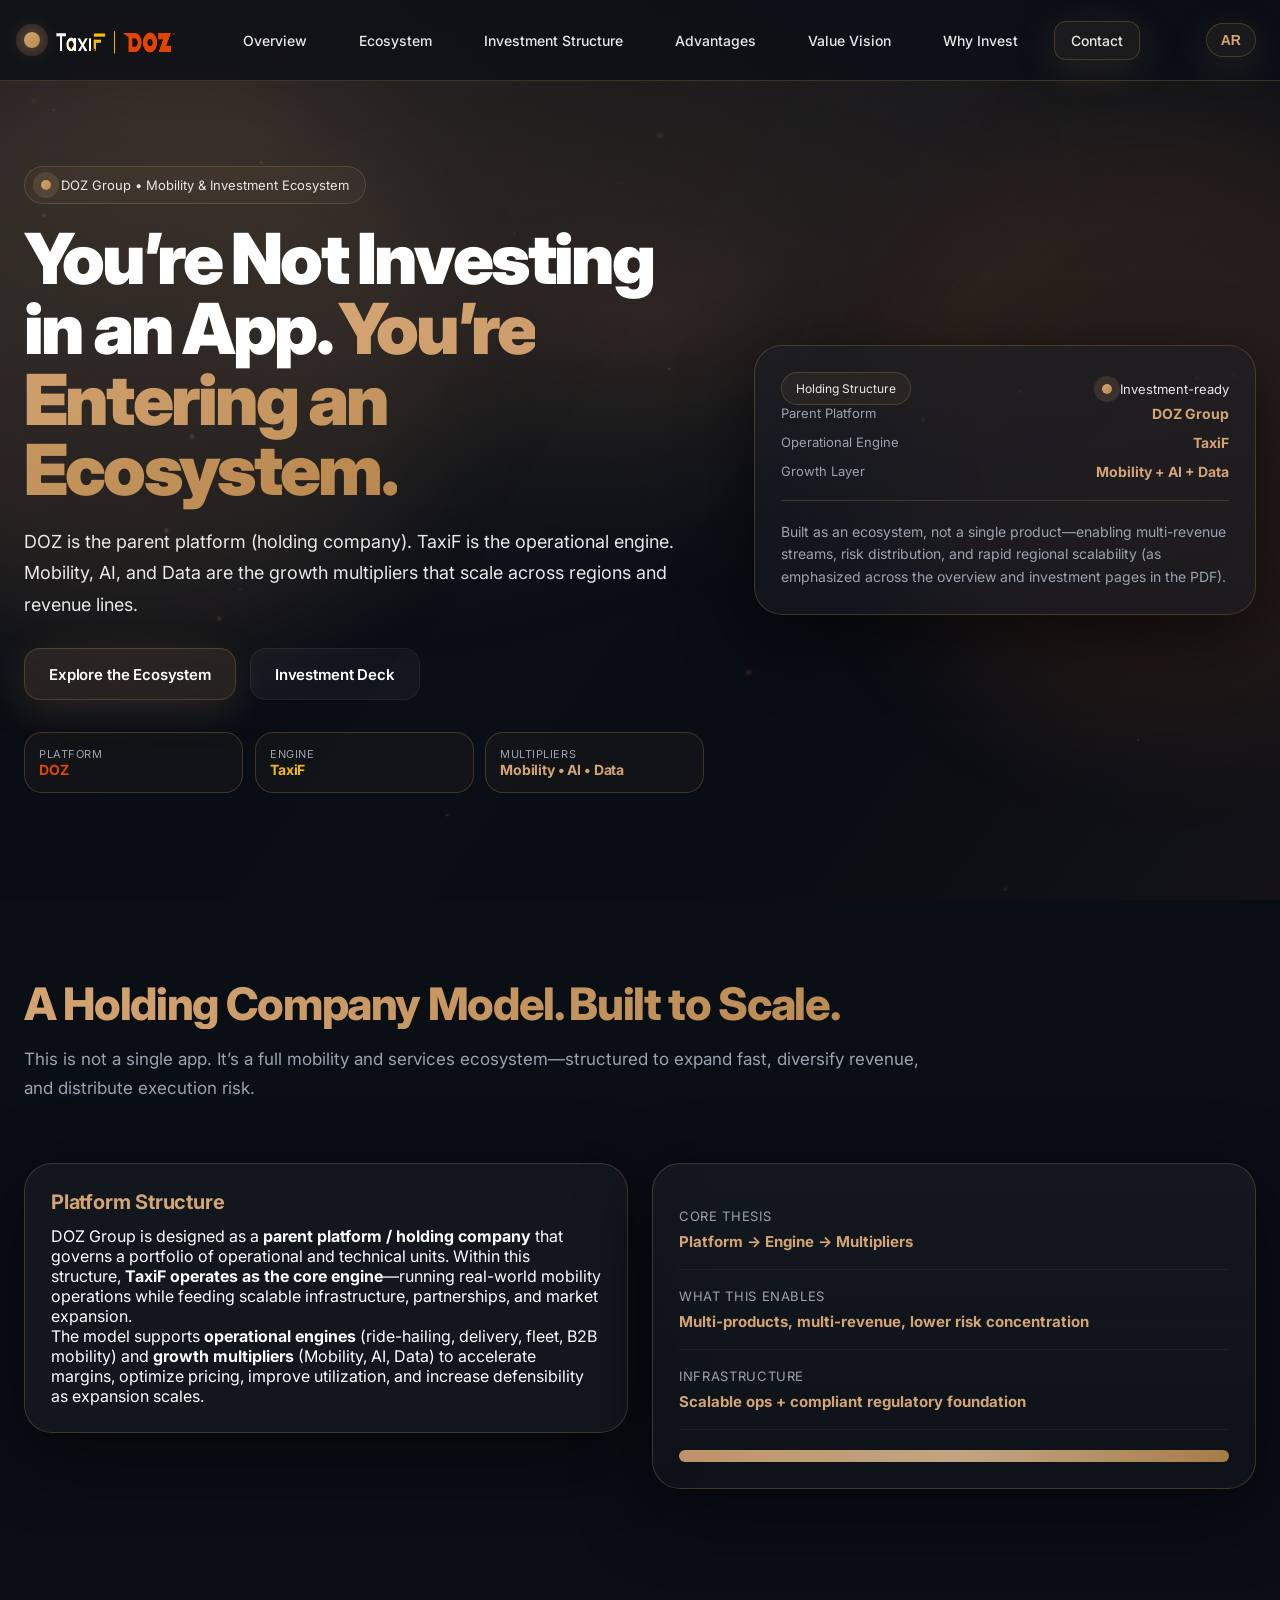
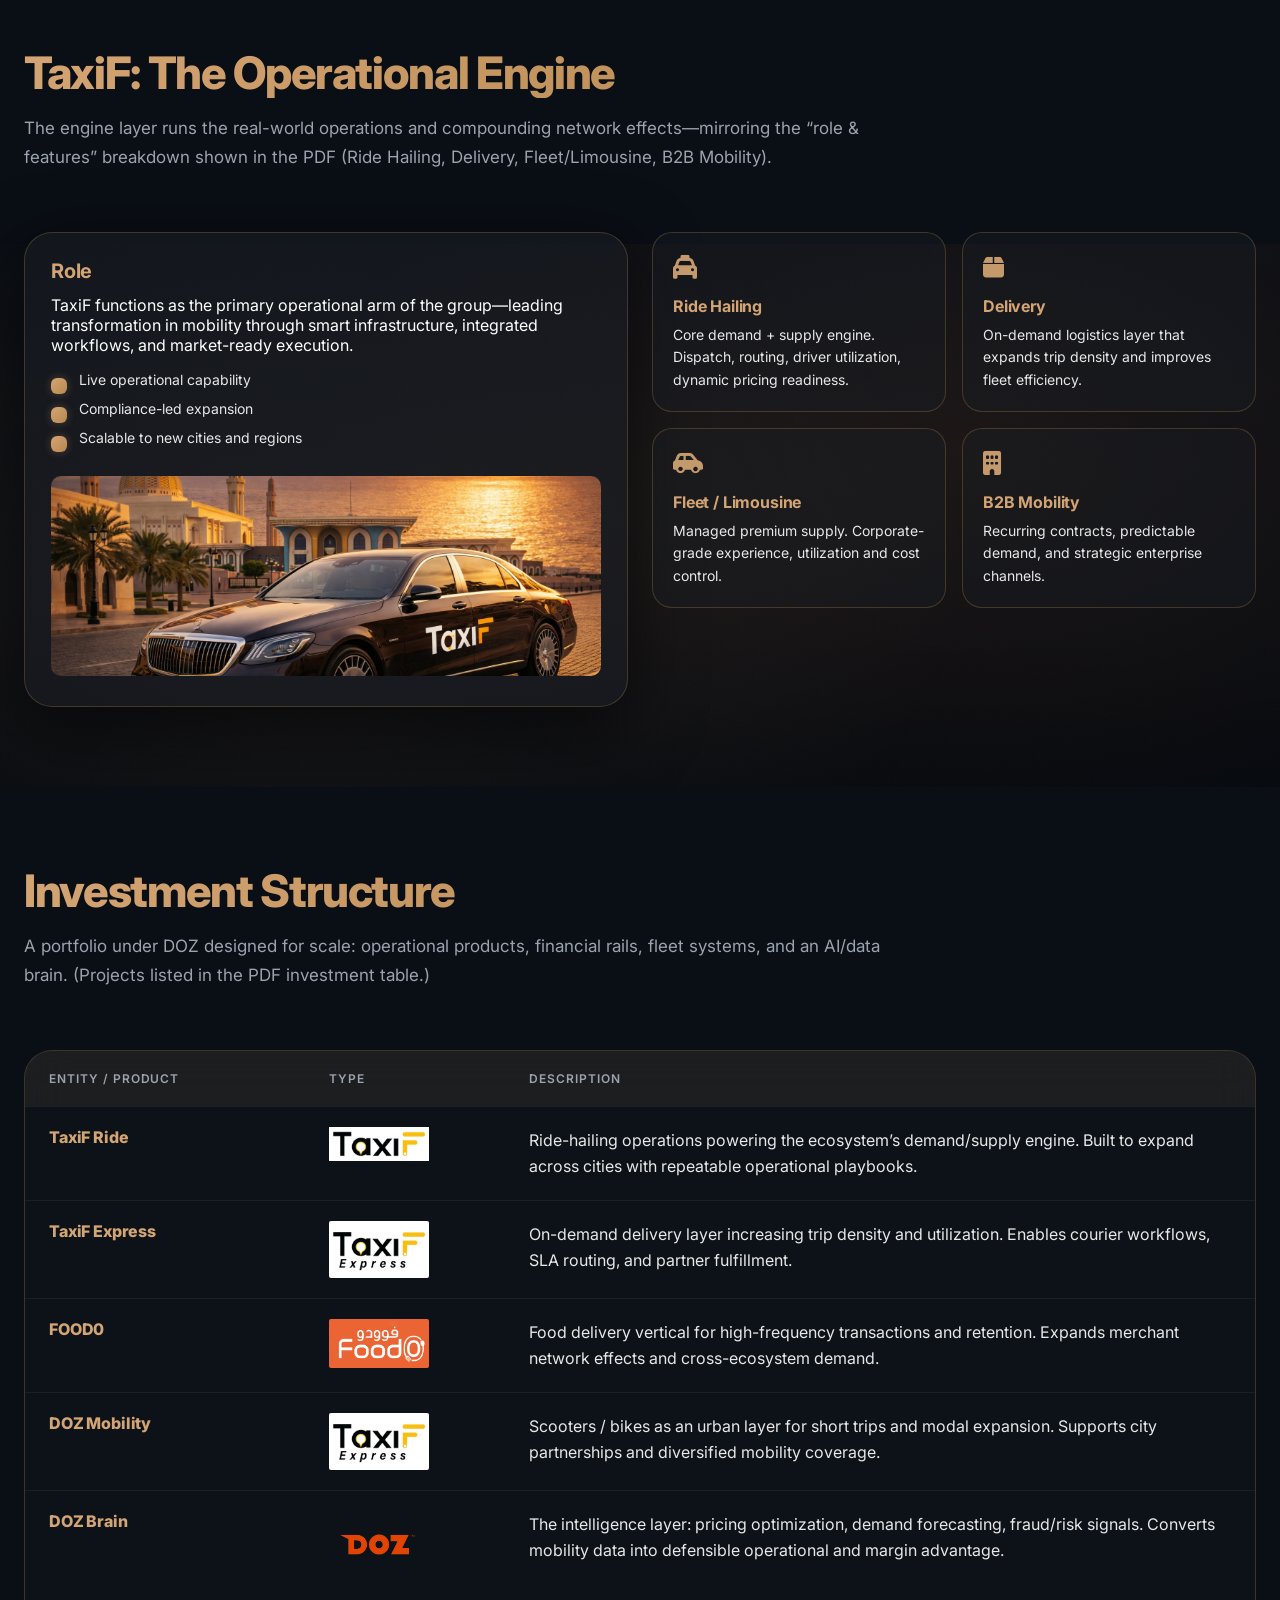
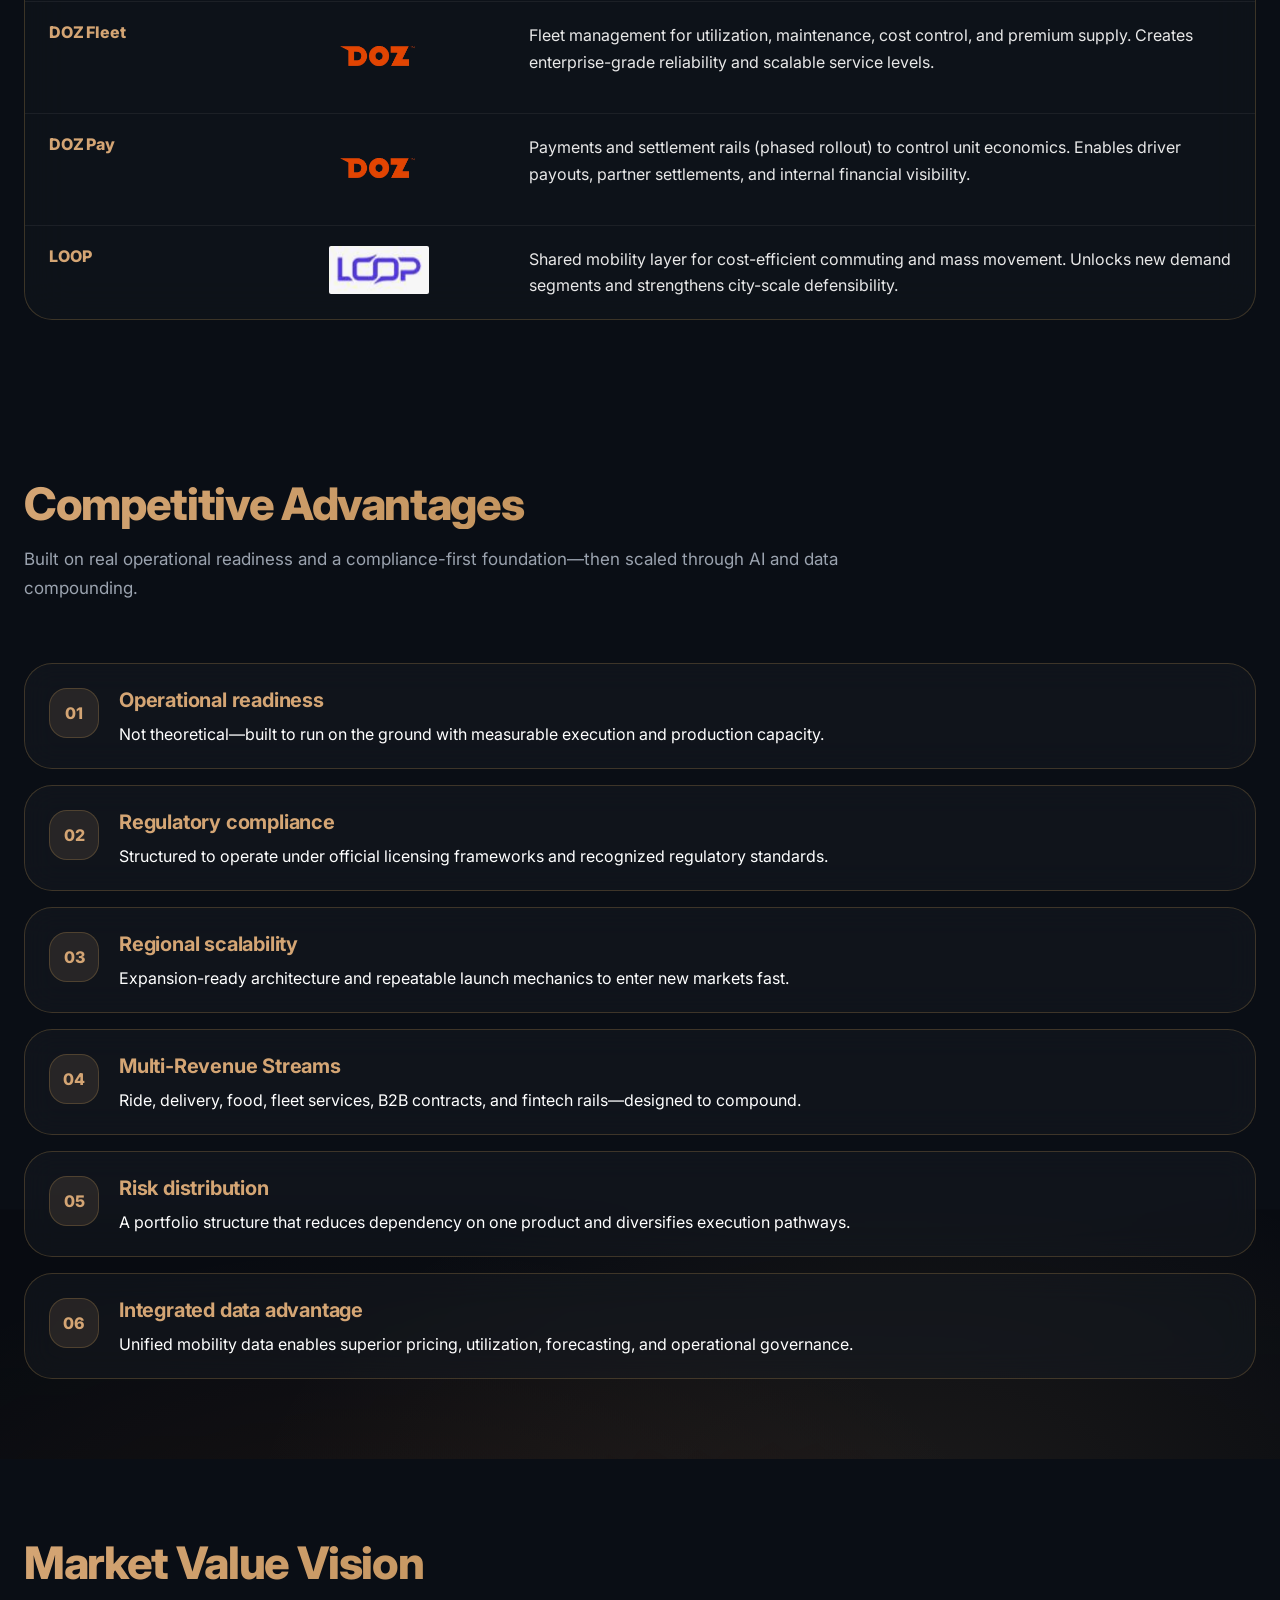
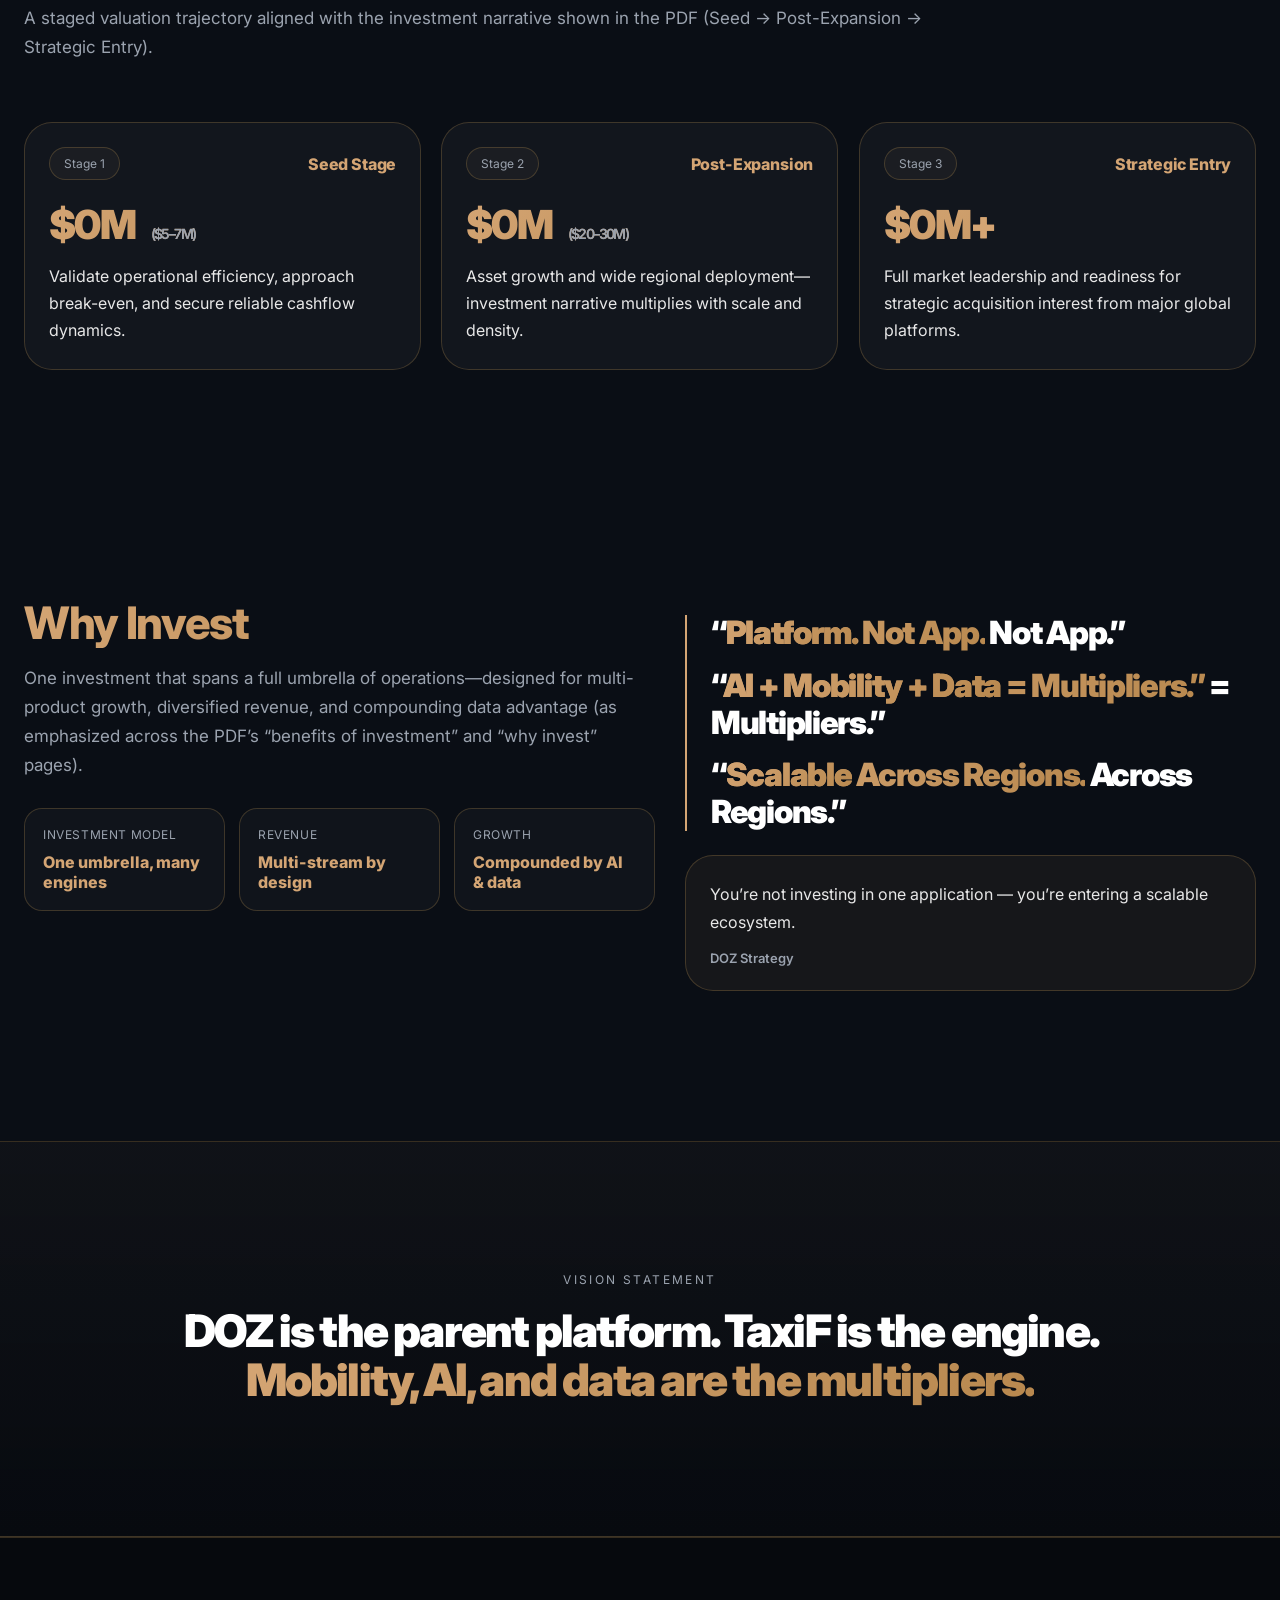
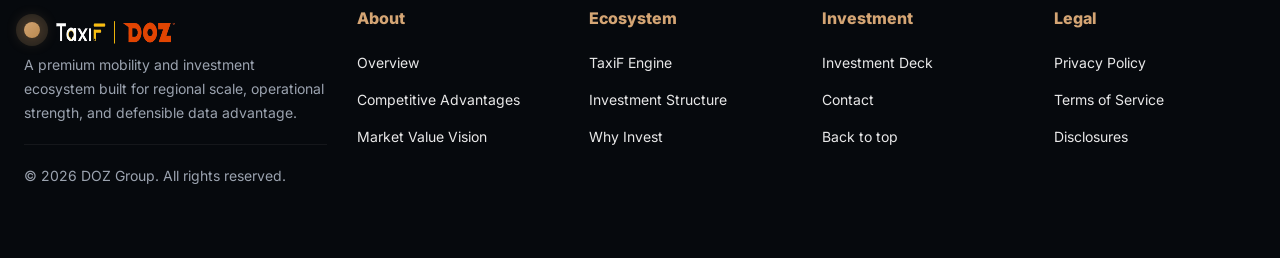
==== index.html @ d4e6568f "first commit" ====
<!doctype html>
<html lang="en" dir="ltr">

<head>
  <meta charset="utf-8" />
  <meta name="viewport" content="width=device-width, initial-scale=1" />
  <meta name="theme-color" content="#0B0F14" />
  <title data-en="DOZ Group — Mobility & Investment Ecosystem" data-ar="مجموعة DOZ — نظام بيئي للتنقل والاستثمار">DOZ
    Group — Mobility & Investment Ecosystem</title>
  <meta name="description"
    data-en="DOZ is the parent platform. TaxiF is the engine. Mobility, AI, and data are the multipliers."
    data-ar="DOZ هي المنصة الأم. TaxiF هو المحرك. التنقل، الذكاء الاصطناعي، والبيانات هي المضاعفات." />

  <!-- Premium typography -->
  <link rel="preconnect" href="https://fonts.googleapis.com">
  <link rel="preconnect" href="https://fonts.gstatic.com" crossorigin>
  <link href="https://fonts.googleapis.com/css2?family=Inter:wght@300;400;500;600;700;800;900&display=swap"
    rel="stylesheet">
  <!-- Arabic Font if needed (e.g., Cairo, Noto Sans Arabic) -->
  <link href="https://fonts.googleapis.com/css2?family=Noto+Sans+Arabic:wght@300;400;500;600;700;800;900&display=swap"
    rel="stylesheet">

  <link rel="stylesheet" href="style.css" />

  <!-- Primary Meta Tags -->
  <meta name="title" data-en="DOZ Group | Mobility & Investment Ecosystem Holding Platform"
    data-ar="مجموعة DOZ | منصة قابضة للنظام البيئي للتنقل والاستثمار">
  <meta name="description"
    data-en="DOZ Group is a premium mobility and investment ecosystem built for regional scale. TaxiF operates as the core engine, powered by AI, data, and scalable infrastructure. Multi-revenue streams across ride-hailing, delivery, fleet, B2B mobility, and fintech."
    data-ar="مجموعة DOZ هي نظام بيئي متكامل للتنقل والاستثمار مصمم للتوسع الإقليمي. تعمل TaxiF كمحرك أساسي، مدعومة بالذكاء الاصطناعي والبيانات والبنية التحتية القابلة للتطوير. تدفقات إيرادات متعددة عبر خدمات طلب الركوب، التوصيل، إدارة الأساطيل، التنقل بين الشركات، والتكنولوجيا المالية.">
  <meta name="keywords"
    content="DOZ Group, TaxiF, Mobility Ecosystem, Investment Platform, Holding Company, Ride Hailing, Delivery, Fleet Management, B2B Mobility, AI Mobility, Mobility Investment, Data Driven Platform, Smart Transportation, Scalable Platform, مجموعة DOZ, تكسي إف, نظام بيئي للتنقل, منصة استثمار, شركة قابضة, طلب الركوب, توصيل, إدارة أسطول, تنقل B2B, ذكاء اصطناعي للتنقل, استثمار في التنقل, منصة تعتمد على البيانات, نقل ذكي, منصة قابلة للتطوير">
  <meta name="author" content="DOZ Group">
  <meta name="robots" content="index, follow">
  <meta name="language" content="English"> <!-- This will be dynamically updated by JS -->
  <meta name="revisit-after" content="7 days">
  <link rel="icon" type="image/x-icon" href="images/favicon.png">

  <!-- Viewport -->
  <meta name="viewport" content="width=device-width, initial-scale=1.0">
  <!-- Font Awesome CDN -->
  <link rel="stylesheet" href="https://cdnjs.cloudflare.com/ajax/libs/font-awesome/6.5.1/css/all.min.css">

  <!-- Open Graph / Facebook -->
  <meta property="og:type" content="website">
  <meta property="og:url" content="https://yourdomain.com/">
  <meta property="og:title" data-en="DOZ Group • Platform. Not App." data-ar="مجموعة DOZ • منصة. ليس مجرد تطبيق.">
  <meta property="og:description"
    data-en="A holding platform powering TaxiF and a full mobility ecosystem. AI + Mobility + Data = Scalable regional growth and multi-revenue investment model."
    data-ar="منصة قابضة تشغل TaxiF ونظام بيئي كامل للتنقل. الذكاء الاصطناعي + التنقل + البيانات = نمو إقليمي قابل للتطوير ونموذج استثماري متعدد الإيرادات.">
  <meta property="og:image" content="https://yourdomain.com/assets/images/og-cover.jpg">

  <!-- Twitter -->
  <meta property="twitter:card" content="summary_large_image">
  <meta property="twitter:url" content="https://yourdomain.com/">
  <meta property="twitter:title" data-en="DOZ Group | Mobility & Investment Ecosystem"
    data-ar="مجموعة DOZ | نظام بيئي للتنقل والاستثمار">
  <meta property="twitter:description"
    data-en="Invest in a scalable ecosystem. DOZ is the parent platform. TaxiF is the engine. Mobility, AI, and data are the multipliers."
    data-ar="استثمر في نظام بيئي قابل للتطوير. DOZ هي المنصة الأم. TaxiF هو المحرك. التنقل، الذكاء الاصطناعي، والبيانات هي المضاعفات.">
  <meta property="twitter:image" content="https://yourdomain.com/assets/images/og-cover.jpg">

  <!-- Theme Color -->
  <meta name="theme-color" content="#0F172A">

  <!-- Canonical -->
  <link rel="canonical" href="https://yourdomain.com/">
</head>

<body>
  <!-- Ambient gradient / particles canvas -->
  <canvas id="bg" aria-hidden="true"></canvas>

  <header class="topbar">
    <div class="container topbar__inner">
      <a class="brand" href="index.html" aria-label="DOZ Group Home"
        style="display: flex; justify-content: center; align-items: center;">
        <span class="brand__mark"></span>
        <img src="images/logo.png" alt="" style="width: 130px; height: 45px;">
      </a>

      <nav class="nav" aria-label="Primary">
        <a href="#overview" data-en="Overview" data-ar="نظرة عامة">Overview</a>
        <a href="#role" data-en="Ecosystem" data-ar="النظام البيئي">Ecosystem</a>
        <a href="#structure" data-en="Investment Structure" data-ar="هيكل الاستثمار">Investment Structure</a>
        <a href="#advantages" data-en="Advantages" data-ar="المزايا">Advantages</a>
        <a href="#vision" data-en="Value Vision" data-ar="رؤية القيمة">Value Vision</a>
        <a href="#invest" data-en="Why Invest" data-ar="لماذا تستثمر">Why Invest</a>
        <a href="#contact" class="nav__cta" data-en="Contact" data-ar="تواصل معنا">Contact</a>
      </nav>

      <!-- Language Switcher -->
      <div class="lang-switcher">
        <button id="lang-toggle" class="lang-toggle-btn" aria-label="Toggle language">
          <span class="lang-text" data-en="AR" data-ar="EN">AR</span>
        </button>
      </div>

      <button class="nav__toggle" aria-label="Open menu" aria-expanded="false">
        <span></span><span></span><span></span>
      </button>
    </div>
  </header>

  <main id="top">
    <!-- 1) HERO -->
    <section class="hero section section--full">
      <div class="hero__parallax" data-parallax data-speed="0.25" aria-hidden="true">
        <div class="hero__grid"></div>
        <div class="hero__glow hero__glow--a"></div>
        <div class="hero__glow hero__glow--b"></div>
      </div>

      <div class="container hero__inner">
        <div class="hero__copy reveal">
          <div class="pill">
            <span class="dot"></span>
            <span data-en="DOZ Group • Mobility & Investment Ecosystem"
              data-ar="مجموعة DOZ • نظام بيئي للتنقل والاستثمار">DOZ Group • Mobility & Investment Ecosystem</span>
          </div>

          <h1 class="h1">
            <span data-en="You’re Not Investing in an App." data-ar="أنت لا تستثمر في تطبيق.">You’re Not Investing in an
              App.</span>
            <span class="accent" data-en="You’re Entering an Ecosystem." data-ar="أنت تدخل نظامًا بيئيًا.">You’re
              Entering an Ecosystem.</span>
          </h1>

          <p class="lead"
            data-en='DOZ is the parent platform (holding company). TaxiF is the operational engine. Mobility, AI, and Data are the growth multipliers that scale across regions and revenue lines.'
            data-ar='DOZ هي المنصة الأم (الشركة القابضة). TaxiF هو المحرك التشغيلي. التنقل، الذكاء الاصطناعي، والبيانات هي مضاعفات النمو التي تتوسع عبر المناطق وخطوط الإيرادات.'>

          </p>

          <div class="hero__actions">
            <a class="btn btn--primary" href="#overview">
              <span data-en="Explore the Ecosystem" data-ar="استكشف النظام البيئي">Explore the Ecosystem</span>
              <span class="btn__shine" aria-hidden="true"></span>
            </a>
            <a class="btn btn--ghost" href="images/deck.pdf" target="_blank" rel="noopener">
              <span data-en="Investment Deck" data-ar="ملف الاستثمار">Investment Deck</span>
            </a>
          </div>

          <div class="hero__signals">
            <div class="signal">
              <div class="signal__k" data-en="Platform" data-ar="المنصة">Platform</div>
              <div class="signal__v" style="color: #E34603;" data-en="DOZ" data-ar="دوز">DOZ</div>
            </div>
            <div class="signal">
              <div class="signal__k" data-en="Engine" data-ar="المحرك">Engine</div>
              <div class="signal__v" style="color: #F0BA1C;" data-en="TaxiF" data-ar="تاكسي إف">TaxiF</div>
            </div>
            <div class="signal">
              <div class="signal__k" data-en="Multipliers" data-ar="المضاعفات">Multipliers</div>
              <div class="signal__v" data-en="Mobility • AI • Data" data-ar="التنقل • الذكاء الاصطناعي • البيانات">
                Mobility • AI • Data</div>
            </div>
          </div>
        </div>

        <div class="hero__panel reveal" data-delay="120">
          <div class="glass card card--hero">
            <div class="card__top">
              <div class="chip" data-en="Holding Structure" data-ar="هيكل الشركة القابضة">Holding Structure</div>
              <div class="status">
                <span class="status__dot"></span>
                <span data-en="Investment-ready" data-ar="جاهزة للاستثمار">Investment-ready</span>
              </div>
            </div>

            <div class="stack">
              <div class="stack__row">
                <div class="stack__label" data-en="Parent Platform" data-ar="المنصة الأم">Parent Platform</div>
                <div class="stack__value" data-en="DOZ Group" data-ar="مجموعة DOZ">DOZ Group</div>
              </div>
              <div class="stack__row">
                <div class="stack__label" data-en="Operational Engine" data-ar="المحرك التشغيلي">Operational Engine
                </div>
                <div class="stack__value" data-en="TaxiF" data-ar="تاكسي إف">TaxiF</div>
              </div>
              <div class="stack__row">
                <div class="stack__label" data-en="Growth Layer" data-ar="طبقة النمو">Growth Layer</div>
                <div class="stack__value" data-en="Mobility + AI + Data" data-ar="التنقل + الذكاء الاصطناعي + البيانات">
                  Mobility + AI + Data</div>
              </div>
            </div>

            <div class="divider"></div>

            <p class="small muted"
              data-en="Built as an ecosystem, not a single product—enabling multi-revenue streams, risk distribution, and rapid regional scalability (as emphasized across the overview and investment pages in the PDF)."
              data-ar="مبنية كنظام بيئي، وليس منتجًا واحدًا، مما يتيح تدفقات إيرادات متعددة، وتوزيع المخاطر، وقابلية التوسع الإقليمي السريع (كما هو مؤكد في صفحات النظرة العامة والاستثمار في ملف الـ PDF).">
              Built as an ecosystem, not a single product—enabling multi-revenue streams, risk distribution, and rapid
              regional scalability
              (as emphasized across the overview and investment pages in the PDF).
            </p>
          </div>
        </div>
      </div>

    </section>

    <!-- 2) OVERVIEW -->
    <section id="overview" class="section">
      <div class="container">
        <div class="section__head reveal">
          <h2 class="h2" data-en="A Holding Company Model. Built to Scale." data-ar="نموذج شركة قابضة. مصمم للتوسع.">A
            Holding Company Model. Built to Scale.</h2>
          <p class="subhead"
            data-en="This is not a single app. It’s a full mobility and services ecosystem—structured to expand fast, diversify revenue, and distribute execution risk."
            data-ar="هذا ليس تطبيقًا واحدًا. إنه نظام بيئي كامل للتنقل والخدمات—مصمم للتوسع السريع، تنويع الإيرادات، وتوزيع مخاطر التنفيذ.">
            This is not a single app. It’s a full mobility and services ecosystem—structured to expand fast, diversify
            revenue,
            and distribute execution risk.
          </p>
        </div>

        <div class="overview grid-2">
          <div class="reveal">
            <div class="glass card">
              <h3 class="h3" data-en="Platform Structure" data-ar="هيكل المنصة">Platform Structure</h3>
              <p class="body"
                data-en="DOZ Group is designed as a <strong>parent platform / holding company</strong> that governs a portfolio of operational and technical units. Within this structure, <strong>TaxiF operates as the core engine</strong>—running real-world mobility operations while feeding scalable infrastructure, partnerships, and market expansion."
                data-ar="تم تصميم مجموعة DOZ لتكون <strong>منصة أم / شركة قابضة</strong> تحكم محفظة من الوحدات التشغيلية والتقنية. ضمن هذا الهيكل، <strong>تعمل TaxiF كمحرك أساسي</strong>—تدير عمليات التنقل الواقعية مع توفير بنية تحتية قابلة للتطوير، وشراكات، وتوسع في السوق.">
                DOZ Group is designed as a <strong>parent platform / holding company</strong> that governs a portfolio
                of operational
                and technical units. Within this structure, <strong>TaxiF operates as the core engine</strong>—running
                real-world mobility
                operations while feeding scalable infrastructure, partnerships, and market expansion.
              </p>
              <p class="body"
                data-en="The model supports <strong>operational engines</strong> (ride-hailing, delivery, fleet, B2B mobility) and <strong>growth multipliers</strong> (Mobility, AI, Data) to accelerate margins, optimize pricing, improve utilization, and increase defensibility as expansion scales."
                data-ar="يدعم النموذج <strong>محركات التشغيل</strong> (خدمات طلب الركوب، التوصيل، الأساطيل، التنقل بين الشركات) و <strong>مضاعفات النمو</strong> (التنقل، الذكاء الاصطناعي، البيانات) لتسريع الهوامش، تحسين التسعير، زيادة الاستفادة، وزيادة القدرة الدفاعية مع توسع العمليات.">
                The model supports <strong>operational engines</strong> (ride-hailing, delivery, fleet, B2B mobility)
                and <strong>growth multipliers</strong>
                (Mobility, AI, Data) to accelerate margins, optimize pricing, improve utilization, and increase
                defensibility as expansion scales.
              </p>
            </div>
          </div>

          <div class="reveal" data-delay="120">
            <div class="card card--dark">
              <div class="metric">
                <div class="metric__k" data-en="Core Thesis" data-ar="الأطروحة الأساسية">Core Thesis</div>
                <div class="metric__v" data-en="Platform → Engine → Multipliers" data-ar="منصة ← محرك ← مضاعفات">
                  Platform → Engine → Multipliers</div>
              </div>
              <div class="metric">
                <div class="metric__k" data-en="What this enables" data-ar="ما يتيحه هذا">What this enables</div>
                <div class="metric__v" data-en="Multi-products, multi-revenue, lower risk concentration"
                  data-ar="منتجات متعددة، إيرادات متعددة، تركيز مخاطر أقل">Multi-products, multi-revenue, lower risk
                  concentration</div>
              </div>
              <div class="metric">
                <div class="metric__k" data-en="Infrastructure" data-ar="البنية التحتية">Infrastructure</div>
                <div class="metric__v" data-en="Scalable ops + compliant regulatory foundation"
                  data-ar="عمليات قابلة للتطوير + أساس تنظيمي متوافق">Scalable ops + compliant regulatory foundation
                </div>
              </div>

              <div class="gradient-bar" aria-hidden="true"></div>
            </div>
          </div>
        </div>
      </div>
    </section>

    <!-- 3) ROLE & FEATURES -->
    <section id="role" class="section section--parallax">
      <div class="section__parallax" data-parallax data-speed="0.18" aria-hidden="true">
        <div class="noise"></div>
        <div class="overlay-grad"></div>
      </div>

      <div class="container">
        <div class="section__head reveal">
          <h2 class="h2" data-en="TaxiF: The Operational Engine" data-ar="تاكسي إف: المحرك التشغيلي">TaxiF: The
            Operational Engine</h2>
          <p class="subhead"
            data-en='The engine layer runs the real-world operations and compounding network effects—mirroring the “role & features” breakdown shown in the PDF (Ride Hailing, Delivery, Fleet/Limousine, B2B Mobility).'
            data-ar='تشغل طبقة المحرك العمليات الواقعية وتأثيرات الشبكة المتراكمة—تعكس تفصيل "الدور والميزات" الموضح في ملف الـ PDF (خدمات طلب الركوب، التوصيل، الأساطيل/الليموزين، التنقل بين الشركات).'>
            The engine layer runs the real-world operations and compounding network effects—mirroring the “role &
            features” breakdown
            shown in the PDF (Ride Hailing, Delivery, Fleet/Limousine, B2B Mobility).
          </p>
        </div>

        <div class="role grid-2">
          <div class="reveal">
            <div class="glass card">
              <h3 class="h3" data-en="Role" data-ar="الدور">Role</h3>
              <p class="body"
                data-en="TaxiF functions as the primary operational arm of the group—leading transformation in mobility through smart infrastructure, integrated workflows, and market-ready execution."
                data-ar="تعمل TaxiF كالذراع التشغيلي الأساسي للمجموعة—تقود التحول في التنقل من خلال البنية التحتية الذكية، سير العمل المتكامل، والتنفيذ الجاهز للسوق.">
                TaxiF functions as the primary operational arm of the group—leading transformation in mobility through
                smart infrastructure,
                integrated workflows, and market-ready execution.
              </p>
              <ul class="checklist">
                <li><span data-en="Live operational capability" data-ar="قدرة تشغيلية حية">Live operational
                    capability</span></li>
                <li><span data-en="Compliance-led expansion" data-ar="توسع مدفوع بالامتثال">Compliance-led
                    expansion</span></li>
                <li><span data-en="Scalable to new cities and regions"
                    data-ar="قابل للتوسع في مدن ومناطق جديدة">Scalable to new cities and regions</span></li>
              </ul>
              <img src="images/overview-img.png" alt=""
                style="width: 100%; height: 200px; margin-top: 30px; object-fit: cover; border-radius: 10px;">
            </div>
          </div>

          <div class="reveal" data-delay="120">
            <div class="feature-grid">

              <!-- Ride Hailing -->
              <article class="feature glass" tabindex="0">
                <div class="feature__icon" aria-hidden="true">
                  <i class="fa-solid fa-taxi"></i>
                </div>
                <h4 class="feature__title" data-en="Ride Hailing" data-ar="خدمات طلب الركوب">Ride Hailing</h4>
                <p class="feature__desc"
                  data-en="Core demand + supply engine. Dispatch, routing, driver utilization, dynamic pricing readiness."
                  data-ar="محرك الطلب والعرض الأساسي. إرسال، توجيه، استغلال السائقين، جاهزية التسعير الديناميكي.">
                  Core demand + supply engine. Dispatch, routing, driver utilization, dynamic pricing readiness.
                </p>
                <div class="feature__more">
                  <p data-en="Optimized matching, operational playbooks, and expansion-ready city launch templates."
                    data-ar="مطابقة محسّنة، كتيبات تشغيلية، وقوالب إطلاق مدن جاهزة للتوسع.">Optimized matching,
                    operational playbooks, and expansion-ready city launch templates.</p>
                </div>
              </article>

              <!-- Delivery -->
              <article class="feature glass" tabindex="0">
                <div class="feature__icon" aria-hidden="true">
                  <i class="fa-solid fa-box"></i>
                </div>
                <h4 class="feature__title" data-en="Delivery" data-ar="التوصيل">Delivery</h4>
                <p class="feature__desc"
                  data-en="On-demand logistics layer that expands trip density and improves fleet efficiency."
                  data-ar="طبقة لوجستية عند الطلب توسع كثافة الرحلات وتحسن كفاءة الأسطول.">
                  On-demand logistics layer that expands trip density and improves fleet efficiency.
                </p>
                <div class="feature__more">
                  <p data-en="Last-mile workflows, batching potential, and SLA-driven routing for merchants and partners."
                    data-ar="سير عمل الميل الأخير، إمكانية التجميع، وتوجيه مدفوع باتفاقيات مستوى الخدمة للتجار والشركاء.">
                    Last-mile workflows, batching potential, and SLA-driven routing for merchants and partners.</p>
                </div>
              </article>

              <!-- Fleet / Limousine -->
              <article class="feature glass" tabindex="0">
                <div class="feature__icon" aria-hidden="true">
                  <i class="fa-solid fa-car-side"></i>
                </div>
                <h4 class="feature__title" data-en="Fleet / Limousine" data-ar="أسطول / ليموزين">Fleet / Limousine</h4>
                <p class="feature__desc"
                  data-en="Managed premium supply. Corporate-grade experience, utilization and cost control."
                  data-ar="توريد ممتاز مُدار. تجربة بجودة الشركات، تحكم في الاستخدام والتكلفة.">
                  Managed premium supply. Corporate-grade experience, utilization and cost control.
                </p>
                <div class="feature__more">
                  <p data-en="High-end service tiers, managed assets, maintenance scheduling, and KPI governance."
                    data-ar="مستويات خدمة راقية، أصول مدارة، جدولة الصيانة، وحوكمة مؤشرات الأداء الرئيسية.">High-end
                    service tiers, managed assets, maintenance scheduling, and KPI governance.</p>
                </div>
              </article>

              <!-- B2B Mobility -->
              <article class="feature glass" tabindex="0">
                <div class="feature__icon" aria-hidden="true">
                  <i class="fa-solid fa-building"></i>
                </div>
                <h4 class="feature__title" data-en="B2B Mobility" data-ar="تنقل بين الشركات">B2B Mobility</h4>
                <p class="feature__desc"
                  data-en="Recurring contracts, predictable demand, and strategic enterprise channels."
                  data-ar="عقود متكررة، طلب متوقع، وقنوات مؤسسية استراتيجية.">
                  Recurring contracts, predictable demand, and strategic enterprise channels.
                </p>
                <div class="feature__more">
                  <p data-en="Employee mobility, events, airport/crew transport, invoicing workflows, and admin dashboards."
                    data-ar="تنقل الموظفين، الفعاليات، نقل المطارات/الطواقم، سير عمل الفواتير، ولوحات تحكم المسؤولين.">
                    Employee mobility, events, airport/crew transport, invoicing workflows, and admin dashboards.</p>
                </div>
              </article>

            </div>
          </div>
        </div>
      </div>
    </section>

    <!-- 4) INVESTMENT STRUCTURE -->
    <section id="structure" class="section">
      <div class="container">
        <div class="section__head reveal">
          <h2 class="h2" data-en="Investment Structure" data-ar="هيكل الاستثمار">Investment Structure</h2>
          <p class="subhead"
            data-en="A portfolio under DOZ designed for scale: operational products, financial rails, fleet systems, and an AI/data brain. (Projects listed in the PDF investment table.)"
            data-ar="محفظة تحت DOZ مصممة للتوسع: منتجات تشغيلية، قنوات مالية، أنظمة أساطيل، وعقل ذكاء اصطناعي/بيانات. (المشاريع المدرجة في جدول استثمارات الـ PDF.)">
            A portfolio under DOZ designed for scale: operational products, financial rails, fleet systems, and an
            AI/data brain.
            (Projects listed in the PDF investment table.)
          </p>
        </div>

        <div class="table reveal">
          <div class="table__row table__head">
            <div data-en="Entity / Product" data-ar="الكيان / المنتج">Entity / Product</div>
            <div data-en="Type" data-ar="النوع">Type</div>
            <div data-en="Description" data-ar="الوصف">Description</div>
          </div>

          <div class="table__row">
            <div class="table__title" data-en="TaxiF Ride" data-ar="تاكسي إف للركوب">TaxiF Ride</div>
            <img src="images/TaxiF-Ride.png" alt="" style="width: 100px;">
            <div class="table__desc"
              data-en="Ride-hailing operations powering the ecosystem’s demand/supply engine. Built to expand across cities with repeatable operational playbooks."
              data-ar="عمليات خدمات طلب الركوب تشغل محرك الطلب/العرض للنظام البيئي. مصممة للتوسع عبر المدن بكتيبات تشغيلية قابلة للتكرار.">
              Ride-hailing operations powering the ecosystem’s demand/supply engine.
              Built to expand across cities with repeatable operational playbooks.
            </div>
          </div>

          <div class="table__row">
            <div class="table__title" data-en="TaxiF Express" data-ar="تاكسي إف إكسبرس">TaxiF Express</div>
            <img src="images/TaxiF-Express.png" alt="" style="width: 100px; border-radius: 2px;">
            <div class="table__desc"
              data-en="On-demand delivery layer increasing trip density and utilization. Enables courier workflows, SLA routing, and partner fulfillment."
              data-ar="طبقة توصيل عند الطلب تزيد من كثافة الرحلات والاستفادة. تتيح سير عمل المندوبين، توجيه اتفاقيات مستوى الخدمة، وتلبية احتياجات الشركاء.">
              On-demand delivery layer increasing trip density and utilization.
              Enables courier workflows, SLA routing, and partner fulfillment.
            </div>
          </div>

          <div class="table__row">
            <div class="table__title" data-en="FOOD0" data-ar="فودو">FOOD0</div>
            <img src="images/foodo.png" alt="" style="width: 100px; border-radius: 2px;">
            <div class="table__desc"
              data-en="Food delivery vertical for high-frequency transactions and retention. Expands merchant network effects and cross-ecosystem demand."
              data-ar="عمودي توصيل الطعام للمعاملات عالية التردد والاحتفاظ بالعملاء. يوسع تأثيرات شبكة التجار والطلب عبر النظام البيئي.">
              Food delivery vertical for high-frequency transactions and retention.
              Expands merchant network effects and cross-ecosystem demand.
            </div>
          </div>

          <div class="table__row">
            <div class="table__title" data-en="DOZ Mobility" data-ar="دوز للتنقل">DOZ Mobility</div>
            <img src="images/TaxiF-Express.png" alt="" style="width: 100px; border-radius: 2px;">
            <div class="table__desc"
              data-en="Scooters / bikes as an urban layer for short trips and modal expansion. Supports city partnerships and diversified mobility coverage."
              data-ar="الدراجات البخارية / الدراجات الهوائية كطبقة حضرية للرحلات القصيرة والتوسع في وسائل النقل. تدعم الشراكات مع المدن وتغطية التنقل المتنوعة.">
              Scooters / bikes as an urban layer for short trips and modal expansion.
              Supports city partnerships and diversified mobility coverage.
            </div>
          </div>

          <div class="table__row">
            <div class="table__title" data-en="DOZ Brain" data-ar="دوز برين">DOZ Brain</div>
            <img src="images/doz.png" alt="" style="width: 100px;">
            <div class="table__desc"
              data-en="The intelligence layer: pricing optimization, demand forecasting, fraud/risk signals. Converts mobility data into defensible operational and margin advantage."
              data-ar="طبقة الذكاء: تحسين التسعير، توقع الطلب، إشارات الاحتيال/المخاطر. تحول بيانات التنقل إلى ميزة تشغيلية وهامشية قابلة للدفاع.">
              The intelligence layer: pricing optimization, demand forecasting, fraud/risk signals.
              Converts mobility data into defensible operational and margin advantage.
            </div>
          </div>

          <div class="table__row">
            <div class="table__title" data-en="DOZ Fleet" data-ar="أسطول دوز">DOZ Fleet</div>
            <img src="images/doz.png" alt="" style="width: 100px;">
            <div class="table__desc"
              data-en="Fleet management for utilization, maintenance, cost control, and premium supply. Creates enterprise-grade reliability and scalable service levels."
              data-ar="إدارة الأسطول للاستخدام، الصيانة، التحكم في التكلفة، والتوريد الممتاز. تخلق موثوقية على مستوى المؤسسات ومستويات خدمة قابلة للتطوير.">
              Fleet management for utilization, maintenance, cost control, and premium supply.
              Creates enterprise-grade reliability and scalable service levels.
            </div>
          </div>

          <div class="table__row">
            <div class="table__title" data-en="DOZ Pay" data-ar="دوز باي">DOZ Pay</div>
            <img src="images/doz.png" alt="" style="width: 100px;">
            <div class="table__desc"
              data-en="Payments and settlement rails (phased rollout) to control unit economics. Enables driver payouts, partner settlements, and internal financial visibility."
              data-ar="قنوات الدفع والتسوية (تنفيذ على مراحل) للتحكم في اقتصاديات الوحدة. تتيح مدفوعات السائقين، تسويات الشركاء، ورؤية مالية داخلية.">
              Payments and settlement rails (phased rollout) to control unit economics.
              Enables driver payouts, partner settlements, and internal financial visibility.
            </div>
          </div>

          <div class="table__row">
            <div class="table__title" data-en="LOOP" data-ar="لوب">LOOP</div>
            <img src="images/loop.png" alt="" style="width: 100px; border-radius: 2px;">
            <div class="table__desc"
              data-en="Shared mobility layer for cost-efficient commuting and mass movement. Unlocks new demand segments and strengthens city-scale defensibility."
              data-ar="طبقة التنقل المشترك للتنقل الفعال من حيث التكلفة والحركة الجماعية. تفتح شرائح طلب جديدة وتعزز القدرة الدفاعية على مستوى المدينة.">
              Shared mobility layer for cost-efficient commuting and mass movement.
              Unlocks new demand segments and strengthens city-scale defensibility.
            </div>
          </div>
        </div>
      </div>
    </section>

    <!-- 5) COMPETITIVE ADVANTAGES -->
    <section id="advantages" class="section section--parallax">
      <div class="section__parallax" data-parallax data-speed="0.22" aria-hidden="true">
        <div class="overlay-grad overlay-grad--alt"></div>
      </div>

      <div class="container">
        <div class="section__head reveal">
          <h2 class="h2" data-en="Competitive Advantages" data-ar="المزايا التنافسية">Competitive Advantages</h2>
          <p class="subhead"
            data-en="Built on real operational readiness and a compliance-first foundation—then scaled through AI and data compounding."
            data-ar="مبنية على جاهزية تشغيلية حقيقية وأساس يعتمد على الامتثال أولاً—ثم تتوسع من خلال الذكاء الاصطناعي وتراكم البيانات.">
            Built on real operational readiness and a compliance-first foundation—then scaled through AI and data
            compounding.
          </p>
        </div>

        <div class="bullets">
          <div class="bullet reveal">
            <div class="bullet__icon">01</div>
            <div class="bullet__body">
              <h3 class="h3" data-en="Operational readiness" data-ar="جاهزية التشغيل">Operational readiness</h3>
              <p class="body"
                data-en="Not theoretical—built to run on the ground with measurable execution and production capacity."
                data-ar="ليست نظرية—مبنية للعمل على أرض الواقع بقدرة تنفيذ وإنتاج قابلة للقياس.">
                Not theoretical—built to run on the ground with measurable execution and production
                capacity.
              </p>
            </div>
          </div>

          <div class="bullet reveal" data-delay="60">
            <div class="bullet__icon">02</div>
            <div class="bullet__body">
              <h3 class="h3" data-en="Regulatory compliance" data-ar="الامتثال التنظيمي">Regulatory compliance</h3>
              <p class="body"
                data-en="Structured to operate under official licensing frameworks and recognized regulatory standards."
                data-ar="مهيكلة للعمل ضمن أطر الترخيص الرسمية والمعايير التنظيمية المعترف بها.">
                Structured to operate under official licensing frameworks and recognized regulatory
                standards.
              </p>
            </div>
          </div>

          <div class="bullet reveal" data-delay="120">
            <div class="bullet__icon">03</div>
            <div class="bullet__body">
              <h3 class="h3" data-en="Regional scalability" data-ar="قابلية التوسع الإقليمي">Regional scalability</h3>
              <p class="body"
                data-en="Expansion-ready architecture and repeatable launch mechanics to enter new markets fast."
                data-ar="بنية جاهزة للتوسع وآليات إطلاق قابلة للتكرار لدخول أسواق جديدة بسرعة.">
                Expansion-ready architecture and repeatable launch mechanics to enter new markets fast.
              </p>
            </div>
          </div>

          <div class="bullet reveal" data-delay="180">
            <div class="bullet__icon">04</div>
            <div class="bullet__body">
              <h3 class="h3" data-en="Multi-Revenue Streams" data-ar="تدفقات إيرادات متعددة">Multi-Revenue Streams</h3>
              <p class="body"
                data-en="Ride, delivery, food, fleet services, B2B contracts, and fintech rails—designed to compound."
                data-ar="خدمات الركوب، التوصيل، الطعام، الأساطيل، عقود B2B، وقنوات التكنولوجيا المالية—مصممة للتراكم.">
                Ride, delivery, food, fleet services, B2B contracts, and fintech rails—designed to
                compound.
              </p>
            </div>
          </div>

          <div class="bullet reveal" data-delay="240">
            <div class="bullet__icon">05</div>
            <div class="bullet__body">
              <h3 class="h3" data-en="Risk distribution" data-ar="توزيع المخاطر">Risk distribution</h3>
              <p class="body"
                data-en="A portfolio structure that reduces dependency on one product and diversifies execution pathways."
                data-ar="هيكل محفظة يقلل الاعتماد على منتج واحد وينوع مسارات التنفيذ.">
                A portfolio structure that reduces dependency on one product and diversifies execution
                pathways.
              </p>
            </div>
          </div>

          <div class="bullet reveal" data-delay="300">
            <div class="bullet__icon">06</div>
            <div class="bullet__body">
              <h3 class="h3" data-en="Integrated data advantage" data-ar="ميزة البيانات المتكاملة">Integrated data
                advantage</h3>
              <p class="body"
                data-en="Unified mobility data enables superior pricing, utilization, forecasting, and operational governance."
                data-ar="بيانات التنقل الموحدة تتيح تسعيراً واستغلالاً وتوقعاً وحوكمة تشغيلية فائقة.">
                Unified mobility data enables superior pricing, utilization, forecasting, and operational
                governance.
              </p>
            </div>
          </div>
        </div>
      </div>
    </section>

    <!-- 6) MARKET VALUE VISION -->
    <section id="vision" class="section">
      <div class="container">
        <div class="section__head reveal">
          <h2 class="h2" data-en="Market Value Vision" data-ar="رؤية القيمة السوقية">Market Value Vision</h2>
          <p class="subhead"
            data-en="A staged valuation trajectory aligned with the investment narrative shown in the PDF (Seed → Post-Expansion → Strategic Entry)."
            data-ar="مسار تقييم مرحلي يتماشى مع السرد الاستثماري الموضح في ملف الـ PDF (مرحلة التأسيس → ما بعد التوسع → الدخول الاستراتيجي).">
            A staged valuation trajectory aligned with the investment narrative shown in the PDF (Seed → Post-Expansion
            → Strategic Entry).
          </p>
        </div>

        <div class="timeline reveal">

          <div class="stage">
            <div class="stage__top">
              <div class="stage__tag" data-en="Stage 1" data-ar="المرحلة 1">Stage 1</div>
              <div class="stage__title" data-en="Seed Stage" data-ar="مرحلة التأسيس">Seed Stage</div>
            </div>
            <div class="stage__value">
              $<span class="count" data-count="7">0</span>M
              <span class="stage__range" data-en="($5–7M)" data-ar="($5–7 مليون)">($5–7M)</span>
            </div>
            <p class="stage__desc"
              data-en="Validate operational efficiency, approach break-even, and secure reliable cashflow dynamics."
              data-ar="تحقق من الكفاءة التشغيلية، اقترب من نقطة التعادل، وامن ديناميكيات تدفق نقدي موثوقة.">
              Validate operational efficiency, approach break-even, and secure reliable cashflow dynamics.
            </p>
          </div>

          <div class="stage">
            <div class="stage__top">
              <div class="stage__tag" data-en="Stage 2" data-ar="المرحلة 2">Stage 2</div>
              <div class="stage__title" data-en="Post-Expansion" data-ar="ما بعد التوسع">Post-Expansion</div>
            </div>
            <div class="stage__value">
              $<span class="count" data-count="30">0</span>M
              <span class="stage__range" data-en="($20–30M)" data-ar="($20–30 مليون)">($20–30M)</span>
            </div>
            <p class="stage__desc"
              data-en="Asset growth and wide regional deployment—investment narrative multiplies with scale and density."
              data-ar="نمو الأصول وانتشار إقليمي واسع— تتضاعف السردية الاستثمارية مع الحجم والكثافة.">
              Asset growth and wide regional deployment—investment narrative multiplies with scale and density.
            </p>
          </div>

          <div class="stage">
            <div class="stage__top">
              <div class="stage__tag" data-en="Stage 3" data-ar="المرحلة 3">Stage 3</div>
              <div class="stage__title" data-en="Strategic Entry" data-ar="الدخول الاستراتيجي">Strategic Entry</div>
            </div>
            <div class="stage__value">
              $<span class="count" data-count="50">0</span>M<span class="stage__plus">+</span>
            </div>
            <p class="stage__desc"
              data-en="Full market leadership and readiness for strategic acquisition interest from major global platforms."
              data-ar="قيادة كاملة للسوق وجاهزية لاهتمام الاستحواذ الاستراتيجي من المنصات العالمية الكبرى.">
              Full market leadership and readiness for strategic acquisition interest from major global platforms.
            </p>
          </div>
        </div>
      </div>
    </section>

    <!-- 7) WHY INVEST -->
    <section id="invest" class="section section--impact">
      <div class="container">
        <div class="impact">
          <div class="impact__left reveal">
            <h2 class="h2" data-en="Why Invest" data-ar="لماذا تستثمر">Why Invest</h2>
            <p class="subhead"
              data-en="One investment that spans a full umbrella of operations—designed for multi-product growth, diversified revenue, and compounding data advantage (as emphasized across the PDF’s “benefits of investment” and “why invest” pages)."
              data-ar="استثمار واحد يغطي مظلة كاملة من العمليات—مصمم لنمو متعدد المنتجات، وإيرادات متنوعة، وميزة تراكم البيانات (كما هو مؤكد في صفحات 'فوائد الاستثمار' و 'لماذا تستثمر' في ملف الـ PDF).">
              One investment that spans a full umbrella of operations—designed for multi-product growth, diversified
              revenue,
              and compounding data advantage (as emphasized across the PDF’s “benefits of investment” and “why invest”
              pages).
            </p>

            <div class="stat-row">
              <div class="stat glass">
                <div class="stat__k" data-en="Investment Model" data-ar="نموذج الاستثمار">Investment Model</div>
                <div class="stat__v" data-en="One umbrella, many engines" data-ar="مظلة واحدة، محركات عديدة">One
                  umbrella, many engines</div>
              </div>
              <div class="stat glass">
                <div class="stat__k" data-en="Revenue" data-ar="الإيرادات">Revenue</div>
                <div class="stat__v" data-en="Multi-stream by design" data-ar="متعددة التدفقات بالأساس">Multi-stream by
                  design</div>
              </div>
              <div class="stat glass">
                <div class="stat__k" data-en="Growth" data-ar="النمو">Growth</div>
                <div class="stat__v" data-en="Compounded by AI & data" data-ar="متراكم بالذكاء الاصطناعي والبيانات">
                  Compounded by AI & data</div>
              </div>
            </div>
          </div>

          <div class="impact__right reveal" data-delay="120">
            <div class="bigtype">
              <div class="bigtype__line">
                <span data-en='<span class="hl">Platform.</span> Not App.'
                  data-ar='<span class="hl">منصة.</span> ليس مجرد تطبيق.'>“<span class="hl">Platform.</span> Not
                  App.”</span>
              </div>
              <div class="bigtype__line">
                <span data-en='<span class="hl">AI + Mobility + Data</span> = Multipliers.”'
                  data-ar='<span class="hl">الذكاء الاصطناعي + التنقل + البيانات</span> = مضاعفات.'>“<span class="hl">AI
                    + Mobility + Data</span> = Multipliers.”</span>
              </div>
              <div class="bigtype__line">
                <span data-en='<span class="hl">Scalable</span> Across Regions.'
                  data-ar='<span class="hl">قابل للتوسع</span> عبر المناطق.'>“<span class="hl">Scalable</span> Across
                  Regions.”</span>
              </div>
            </div>

            <div class="quote glass">
              <p data-en="You’re not investing in one application — you’re entering a scalable ecosystem."
                data-ar="أنت لا تستثمر في تطبيق واحد — أنت تدخل نظامًا بيئيًا قابلاً للتطوير.">
                You’re not investing in one application — you’re entering a scalable ecosystem.
              </p>
              <div class="quote__by" data-en="DOZ Strategy" data-ar="استراتيجية DOZ">DOZ Strategy</div>
            </div>
          </div>
        </div>
      </div>
    </section>

    <!-- 8) VISION STATEMENT -->
    <section class="section section--minimal">
      <div class="container">
        <div class="vision reveal">
          <p class="vision__k" data-en="Vision Statement" data-ar="بيان الرؤية">Vision Statement</p>
          <h2 class="vision__v">
            <span data-en="DOZ is the parent platform. TaxiF is the engine."
              data-ar="DOZ هي المنصة الأم. TaxiF هو المحرك.">
              DOZ is the parent platform. TaxiF is the engine.
            </span>

            <span class="accent" data-en="Mobility, AI, and data are the multipliers."
              data-ar="التنقل، الذكاء الاصطناعي، والبيانات هي المضاعفات.">
              Mobility, AI, and data are the multipliers.
            </span>
          </h2>
        </div>
      </div>
    </section>

    <!-- 9) FOOTER -->
    <footer id="contact" class="footer">
      <div class="container footer__grid">
        <div class="footer__brand">
          <div class="brand brand--footer">
            <a class="brand" href="index.html" aria-label="DOZ Group Home"
              style="display: flex; justify-content: center; align-items: center;">
              <span class="brand__mark"></span>
              <img src="images/logo.png" alt="" style="width: 130px; height: 45px;">
            </a>
          </div>
          <p class="muted small"
            data-en="A premium mobility and investment ecosystem built for regional scale, operational strength, and defensible data advantage."
            data-ar="نظام بيئي متميز للتنقل والاستثمار مبني للتوسع الإقليمي، القوة التشغيلية، وميزة بيانات قابلة للدفاع.">
            A premium mobility and investment ecosystem built for regional scale, operational strength, and defensible
            data advantage.
          </p>
          <div class="footer__meta small muted">© <span id="year"></span> <span
              data-en="DOZ Group. All rights reserved." data-ar="مجموعة DOZ. جميع الحقوق محفوظة.">DOZ Group. All rights
              reserved.</span></div>
        </div>

        <div class="footer__col">
          <div class="footer__title" data-en="About" data-ar="عنّا">About</div>
          <a href="#overview" data-en="Overview" data-ar="نظرة عامة">Overview</a>
          <a href="#advantages" data-en="Competitive Advantages" data-ar="المزايا التنافسية">Competitive Advantages</a>
          <a href="#vision" data-en="Market Value Vision" data-ar="رؤية القيمة السوقية">Market Value Vision</a>
        </div>

        <div class="footer__col">
          <div class="footer__title" data-en="Ecosystem" data-ar="النظام البيئي">Ecosystem</div>
          <a href="#role" data-en="TaxiF Engine" data-ar="محرك TaxiF">TaxiF Engine</a>
          <a href="#structure" data-en="Investment Structure" data-ar="هيكل الاستثمار">Investment Structure</a>
          <a href="#invest" data-en="Why Invest" data-ar="لماذا تستثمر">Why Invest</a>
        </div>

        <div class="footer__col">
          <div class="footer__title" data-en="Investment" data-ar="الاستثمار">Investment</div>
          <a href="images/deck.pdf" target="_blank" rel="noopener" data-en="Investment Deck"
            data-ar="ملف الاستثمار">Investment Deck</a>
          <a href="#contact" data-en="Contact" data-ar="تواصل معنا">Contact</a>
          <a href="#top" data-en="Back to top" data-ar="العودة للأعلى">Back to top</a>
        </div>

        <div class="footer__col">
          <div class="footer__title" data-en="Legal" data-ar="قانوني">Legal</div>
          <a href="privacy.html" data-en="Privacy Policy" data-ar="سياسة الخصوصية">Privacy Policy</a>
          <a href="terms.html" data-en="Terms of Service" data-ar="شروط الخدمة">Terms of Service</a>
          <a href="disclosures.html" data-en="Disclosures" data-ar="الإفصاحات">Disclosures</a>
        </div>
      </div>
    </footer>
  </main>

  <script src="main.js"></script>
  <script src="lang.js"></script>
</body>

</html>
---- style.css ----
/* =========================
   DOZ Group — Enhanced Premium Theme
   PDF-Matched Colors & Advanced Animations
   ========================= */
:root {
    /* Exact PDF color palette */
    --bg0: #0A0E15;
    --bg1: #0F1419;
    --bg2: #14191F;
    --panel: #1A1F26;
    --text: #FFFFFF;
    --text-secondary: #E8E8E8;
    --muted: #9BA3AF;

    --stroke: rgba(255, 255, 255, .06);
    --stroke2: rgba(255, 255, 255, .12);
    --stroke-gold: rgba(199, 154, 83, .25);

    /* PDF Gold/Orange Accent System */
    --gold-primary: #D4A574;
    --gold-dark: #B8884E;
    --gold-light: #E8C9A0;
    --orange-accent: #FF8C42;
    --orange-glow: rgba(212, 165, 116, .15);

    /* Gradient definitions */
    --gradient-gold: linear-gradient(135deg, #D4A574 0%, #B8884E 100%);
    --gradient-gold-radial: radial-gradient(circle at center, rgba(212, 165, 116, .2), transparent 70%);
    --gradient-dark: linear-gradient(180deg, #0A0E15 0%, #0A0E15 100%);

    --shadow: 0 20px 70px rgba(0, 0, 0, .6);
    --shadow-gold: 0 10px 40px rgba(212, 165, 116, .15);
    --glow-gold: 0 0 30px rgba(212, 165, 116, .3);

    --radius: 20px;
    --radius2: 28px;
    --radius-small: 12px;

    --container: 1400px;
    --transition-smooth: cubic-bezier(0.4, 0.0, 0.2, 1);
    --transition-bounce: cubic-bezier(0.68, -0.55, 0.265, 1.55);

    /* Font for Arabic */
    --font-arabic: 'Noto Sans Arabic', sans-serif;
}

/* Animation Keyframes */
@keyframes fadeInUp {
    from {
        opacity: 0;
        transform: translateY(30px);
    }

    to {
        opacity: 1;
        transform: translateY(0);
    }
}

@keyframes fadeInScale {
    from {
        opacity: 0;
        transform: scale(0.9);
    }

    to {
        opacity: 1;
        transform: scale(1);
    }
}

@keyframes slideInRight {
    from {
        opacity: 0;
        transform: translateX(40px);
    }

    to {
        opacity: 1;
        transform: translateX(0);
    }
}

@keyframes goldPulse {

    0%,
    100% {
        box-shadow: 0 0 20px rgba(212, 165, 116, .2);
    }

    50% {
        box-shadow: 0 0 40px rgba(212, 165, 116, .4);
    }
}

@keyframes floatAnimation {

    0%,
    100% {
        transform: translateY(0);
    }

    50% {
        transform: translateY(-10px);
    }
}

@keyframes shimmer {
    0% {
        background-position: -1000px 0;
    }

    100% {
        background-position: 1000px 0;
    }
}

@keyframes rotateGlow {
    0% {
        transform: rotate(0deg);
    }

    100% {
        transform: rotate(360deg);
    }
}

* {
    box-sizing: border-box;
    margin: 0;
    padding: 0;
}

html {
    scroll-behavior: smooth;
}

html,
body {
    height: 100%;
    min-height: 100vh;
}

body {
    margin: 0;
    font-family: -apple-system, BlinkMacSystemFont, 'Segoe UI', 'Inter', sans-serif;
    background: var(--gradient-dark);
    color: var(--text);
    overflow-x: hidden;
    position: relative;
    /* Default is LTR */
    direction: ltr;
}

/* Arabic Specific Styles */
html[lang="ar"] body {
    font-family: var(--font-arabic), -apple-system, BlinkMacSystemFont, 'Segoe UI', 'Inter', sans-serif;
    direction: rtl;
    text-align: right;
}

html[lang="ar"] .hero__copy {
    text-align: right;
}

html[lang="ar"] .lead {
    text-align: right;
}

html[lang="ar"] .pill {
    margin-left: auto;
    /* Push pill to right */
    margin-right: 0;
}

html[lang="ar"] .dot {
    margin-right: 0;
    margin-left: 10px;
}

html[lang="ar"] .hero__signals {
    direction: rtl;
    /* For consistency */
}

html[lang="ar"] .signal {
    text-align: right;
}

html[lang="ar"] .signal__k {
    /* No change, already uses text-align: right due to body RTL */
}

html[lang="ar"] .stack__row {
    flex-direction: row-reverse;
    /* Swap label and value */
}

html[lang="ar"] .checklist li {
    padding-left: 0;
    padding-right: 28px;
}

html[lang="ar"] .checklist li::before {
    left: auto;
    right: 0;
}

html[lang="ar"] .feature__title {
    text-align: right;
}

html[lang="ar"] .feature__desc {
    text-align: right;
}

html[lang="ar"] .feature__more p {
    text-align: right;
}

html[lang="ar"] .table__head div:first-child {
    text-align: right;
}

html[lang="ar"] .table__title {
    text-align: right;
}

html[lang="ar"] .table__desc {
    text-align: right;
}

html[lang="ar"] .bullet {
    text-align: right;
}

html[lang="ar"] .bullet__icon {
    margin-right: 0;
    margin-left: 20px;
}

html[lang="ar"] .bullet__body {
    text-align: right;
}

html[lang="ar"] .stage {
    text-align: right;
}

html[lang="ar"] .stage__value {
    direction: ltr;
    /* Keep numbers LTR for readability */
    display: inline-block;
    /* To apply ltr direction */
}

html[lang="ar"] .stage__range {
    margin-left: 0;
    margin-right: 10px;
}

html[lang="ar"] .impact__left {
    text-align: right;
}

html[lang="ar"] .stat {
    text-align: right;
}

html[lang="ar"] .bigtype {
    border-left: none;
    border-right: 2px solid var(--gold-primary);
    padding-left: 0;
    padding-right: 24px;
}

html[lang="ar"] .quote p {
    text-align: right;
}

html[lang="ar"] .quote__by {
    text-align: right;
}

html[lang="ar"] .footer__brand p {
    text-align: right;
}

html[lang="ar"] .footer__meta {
    text-align: right;
}

html[lang="ar"] .footer__col a {
    text-align: right;
}

html[lang="ar"] .footer__col a:hover {
    transform: translateX(-3px);
    /* Adjust hover transform for RTL */
}

html[lang="ar"] .nav a::before {
    /* If needed, adjust position of underline for RTL */
}

body::before {
    content: '';
    position: fixed;
    inset: 0;
    background:
        radial-gradient(1400px 900px at 20% 15%, var(--orange-glow), transparent 60%),
        radial-gradient(1200px 800px at 80% 20%, rgba(212, 165, 116, .08), transparent 60%);
    z-index: -1;
    animation: floatAnimation 20s ease-in-out infinite;
    height: 100%;
}

a {
    color: inherit;
    text-decoration: none;
    transition: all 0.3s var(--transition-smooth);
}

.container {
    width: min(var(--container), calc(100% - 48px));
    margin-inline: auto;
}

/* Background canvas */
#bg {
    position: fixed;
    inset: 0;
    z-index: -2;
    opacity: .85;
}

/* Topbar with enhanced styling */
.topbar {
    position: fixed;
    top: 0;
    left: 0;
    right: 0;
    z-index: 50;
    background: rgba(10, 14, 21, .75);
    backdrop-filter: blur(20px) saturate(180%);
    border-bottom: 1px solid var(--stroke-gold);
    transition: all 0.3s var(--transition-smooth);
}

.topbar.scrolled {
    background: rgba(10, 14, 21, .95);
    box-shadow: 0 10px 40px rgba(0, 0, 0, .3);
}

.topbar__inner {
    height: 80px;
    display: flex;
    align-items: center;
    justify-content: space-between;
    gap: 20px;
}

.brand {
    display: flex;
    align-items: baseline;
    gap: 12px;
    font-weight: 800;
    letter-spacing: -.02em;
    transition: transform 0.3s var(--transition-smooth);
}

.brand:hover {
    transform: translateX(3px);
}

html[lang="ar"] .brand:hover {
    transform: translateX(-3px);
    /* Inverse for RTL */
}

.brand__mark {
    width: 16px;
    height: 16px;
    border-radius: 8px;
    background: var(--gradient-gold);
    box-shadow: 0 0 0 8px var(--orange-glow);
    animation: goldPulse 3s ease-in-out infinite;
    position: relative;
}

.brand__mark::after {
    content: '';
    position: absolute;
    inset: -3px;
    border-radius: 10px;
    background: var(--gradient-gold);
    opacity: 0.3;
    filter: blur(8px);
}

.brand__name {
    font-size: 18px;
    background: var(--gradient-gold);
    -webkit-background-clip: text;
    background-clip: text;
    color: transparent;
}

.brand__tag {
    font-size: 11px;
    padding: 5px 12px;
    border: 1px solid var(--stroke-gold);
    border-radius: 999px;
    color: var(--muted);
    transform: translateY(-2px);
    background: rgba(212, 165, 116, .05);
}

.nav {
    display: flex;
    gap: 20px;
    align-items: center;
}

.nav a {
    font-size: 14px;
    font-weight: 500;
    color: var(--text-secondary);
    padding: 10px 16px;
    border-radius: var(--radius-small);
    transition: all 0.3s var(--transition-smooth);
    position: relative;
}

.nav a::before {
    content: '';
    position: absolute;
    bottom: 8px;
    left: 50%;
    transform: translateX(-50%) scaleX(0);
    width: 70%;
    height: 2px;
    background: var(--gradient-gold);
    transition: transform 0.3s var(--transition-smooth);
}

.nav a:hover {
    color: var(--gold-primary);
    transform: translateY(-2px);
}

.nav a:hover::before {
    transform: translateX(-50%) scaleX(1);
}

.nav__cta {
    border: 1px solid var(--stroke-gold);
    background: rgba(212, 165, 116, .08);
    box-shadow: var(--shadow-gold);
}

.nav__cta:hover {
    background: rgba(212, 165, 116, .15);
    box-shadow: var(--glow-gold);
}

.nav__toggle {
    display: none;
    width: 48px;
    height: 48px;
    border-radius: 14px;
    border: 1px solid var(--stroke);
    background: rgba(255, 255, 255, .04);
    cursor: pointer;
    transition: all 0.3s var(--transition-smooth);
}

.nav__toggle:hover {
    border-color: var(--stroke-gold);
    background: rgba(212, 165, 116, .08);
}

.nav__toggle span {
    display: block;
    height: 2px;
    margin: 7px 12px;
    background: var(--gold-primary);
    transition: all 0.3s var(--transition-smooth);
}

/* Language Switcher Styles */
.lang-switcher {
    margin-left: 20px;
    /* Adjust as needed for spacing */
}

html[lang="ar"] .lang-switcher {
    margin-left: 0;
    margin-right: 20px;
}

.lang-toggle-btn {
    background: rgba(212, 165, 116, .08);
    border: 1px solid var(--stroke-gold);
    color: var(--gold-primary);
    padding: 8px 14px;
    border-radius: 999px;
    font-weight: 600;
    font-size: 14px;
    cursor: pointer;
    transition: all 0.3s var(--transition-smooth);
    box-shadow: var(--shadow-gold);
}

.lang-toggle-btn:hover {
    background: rgba(212, 165, 116, .15);
    box-shadow: var(--glow-gold);
    transform: translateY(-2px);
}


/* Sections */
.section {
    position: relative;
    padding: 80px 0;
}

.section--full {
    min-height: 100vh;
    display: flex;
    align-items: center;
    padding: 160px 0 100px;
}

/* New style for privacy hero to inherit full section properties */
.section--privacy-hero {
    min-height: 70vh;
    /* Slightly less than 100vh for legal pages */
    padding: 120px 0 80px;
}


.section__head {
    max-width: 900px;
    margin-bottom: 60px;
    animation: fadeInUp 0.8s var(--transition-smooth);
}

html[lang="ar"] .section__head {
    text-align: right;
    margin-left: auto;
    margin-right: 0;
}

.section--parallax {
    overflow: hidden;
}

/* Typography with PDF styling */
.h1 {
    font-size: clamp(42px, 5.5vw, 76px);
    line-height: 1;
    letter-spacing: -.04em;
    margin: 20px 0;
    font-weight: 900;
    animation: fadeInUp 0.8s var(--transition-smooth);
}

.h2 {
    font-size: clamp(32px, 3.5vw, 52px);
    line-height: 1.1;
    letter-spacing: -.03em;
    margin: 0 0 16px;
    font-weight: 800;
    background: var(--gradient-gold);
    -webkit-background-clip: text;
    background-clip: text;
    color: transparent;
}

.h3 {
    font-size: 20px;
    margin: 0 0 12px;
    letter-spacing: -.01em;
    font-weight: 700;
    color: var(--gold-primary);
}

.subhead {
    color: var(--muted);
    font-size: 17px;
    line-height: 1.7;
    margin: 0;
}

.lead {
    font-size: 18px;
    line-height: 1.75;
    color: var(--text-secondary);
    max-width: 700px;
}

.muted {
    color: var(--muted);
}

.small {
    font-size: 14px;
    line-height: 1.6;
}

.accent {
    background: var(--gradient-gold);
    -webkit-background-clip: text;
    background-clip: text;
    color: transparent;
}

.pill {
    display: inline-flex;
    align-items: center;
    gap: 10px;
    padding: 10px 16px;
    border: 1px solid var(--stroke-gold);
    border-radius: 999px;
    background: rgba(212, 165, 116, .05);
    color: var(--text-secondary);
    font-size: 13px;
    animation: fadeInScale 0.6s var(--transition-smooth);
}

.pill .dot {
    width: 10px;
    height: 10px;
    border-radius: 99px;
    background: var(--gradient-gold);
    box-shadow: 0 0 0 8px var(--orange-glow);
    animation: goldPulse 2s ease-in-out infinite;
}

/* Hero Section Enhanced */
.hero__inner {
    display: grid;
    grid-template-columns: 1.15fr .85fr;
    gap: 50px;
    align-items: center;
}

/* Adjust for privacy hero to be single column */
.section--privacy-hero .hero__inner {
    grid-template-columns: 1fr;
    gap: 30px;
}

.hero__copy>* {
    animation: fadeInUp 0.8s var(--transition-smooth);
}

.hero__copy>*:nth-child(2) {
    animation-delay: 0.1s;
}

.hero__copy>*:nth-child(3) {
    animation-delay: 0.2s;
}

.hero__copy>*:nth-child(4) {
    animation-delay: 0.3s;
}

.hero__parallax {
    position: absolute;
    inset: 0;
    z-index: -1;
}

.hero__grid {
    position: absolute;
    inset: -2px;
    background:
        radial-gradient(circle at 25% 20%, rgba(212, 165, 116, .12), transparent 50%),
        radial-gradient(circle at 75% 25%, rgba(255, 140, 66, .08), transparent 55%);
    mask-image: radial-gradient(closest-side at 50% 35%, rgba(0, 0, 0, 1), rgba(0, 0, 0, .3), transparent 75%);
}

.hero__glow {
    position: absolute;
    filter: blur(60px);
    opacity: .4;
    border-radius: 999px;
    animation: floatAnimation 15s ease-in-out infinite;
}

.hero__glow--a {
    width: 600px;
    height: 600px;
    left: -160px;
    top: 60px;
    background: rgba(212, 165, 116, .25);
    animation-delay: 0s;
}

.hero__glow--b {
    width: 600px;
    height: 600px;
    right: -180px;
    top: 140px;
    background: rgba(255, 140, 66, .2);
    animation-delay: 7.5s;
}

.hero__actions {
    display: flex;
    gap: 14px;
    margin-top: 28px;
    flex-wrap: wrap;
}

html[lang="ar"] .hero__actions {
    flex-direction: row-reverse;
    /* For RTL */
    justify-content: flex-end;
    /* Align to right */
}


.btn {
    position: relative;
    display: inline-flex;
    align-items: center;
    justify-content: center;
    height: 52px;
    padding: 0 24px;
    border-radius: 16px;
    border: 1px solid var(--stroke);
    font-weight: 600;
    font-size: 15px;
    letter-spacing: -.01em;
    transition: all 0.3s var(--transition-smooth);
    overflow: hidden;
    cursor: pointer;
}

.btn::before {
    content: '';
    position: absolute;
    inset: 0;
    background: var(--gradient-gold);
    opacity: 0;
    transition: opacity 0.3s var(--transition-smooth);
}

.btn--primary {
    border-color: var(--stroke-gold);
    background: rgba(212, 165, 116, .12);
    box-shadow: var(--shadow-gold);
}

.btn--primary:hover {
    transform: translateY(-3px);
    box-shadow: var(--glow-gold);
    background: rgba(212, 165, 116, .18);
}

.btn--ghost {
    background: rgba(255, 255, 255, .04);
}

.btn--ghost:hover {
    transform: translateY(-3px);
    background: rgba(255, 255, 255, .08);
    border-color: var(--stroke-gold);
}

.btn__shine {
    position: absolute;
    inset: -1px;
    background: linear-gradient(120deg, transparent 0%, rgba(212, 165, 116, .4) 15%, transparent 32%);
    transform: translateX(-120%);
    transition: transform 1s var(--transition-smooth);
}

.btn--primary:hover .btn__shine {
    transform: translateX(120%);
}

html[lang="ar"] .btn__shine {
    background: linear-gradient(240deg, transparent 0%, rgba(212, 165, 116, .4) 15%, transparent 32%);
    /* Invert gradient direction */
    transform: translateX(120%);
    /* Start from right */
}

html[lang="ar"] .btn--primary:hover .btn__shine {
    transform: translateX(-120%);
    /* End at left */
}


.hero__signals {
    margin-top: 32px;
    display: grid;
    grid-template-columns: repeat(3, minmax(0, 1fr));
    gap: 12px;
}

html[lang="ar"] .hero__signals {
    /* No change needed here, grid auto-places items */
}

.signal {
    padding: 14px;
    border-radius: 18px;
    border: 1px solid var(--stroke-gold);
    background: rgba(212, 165, 116, .04);
    transition: all 0.3s var(--transition-smooth);
    animation: fadeInScale 0.6s var(--transition-smooth);
}

.signal:nth-child(1) {
    animation-delay: 0.4s;
}

.signal:nth-child(2) {
    animation-delay: 0.5s;
}

.signal:nth-child(3) {
    animation-delay: 0.6s;
}

.signal:hover {
    transform: translateY(-3px);
    background: rgba(212, 165, 116, .08);
    box-shadow: var(--shadow-gold);
}

.signal__k {
    font-size: 11px;
    color: var(--muted);
    text-transform: uppercase;
    letter-spacing: .05em;
}

.signal__v {
    font-size: 14px;
    font-weight: 700;
    letter-spacing: -.01em;
    color: var(--gold-primary);
}

/* Cards with enhanced glass effect */
.card {
    border-radius: var(--radius2);
    border: 1px solid var(--stroke-gold);
    background: rgba(26, 31, 38, .6);
    backdrop-filter: blur(20px);
    box-shadow: var(--shadow);
    padding: 26px;
    transition: all 0.4s var(--transition-smooth);
    position: relative;
    overflow: hidden;
}

.card::before {
    content: '';
    position: absolute;
    inset: 0;
    background: var(--gradient-gold-radial);
    opacity: 0;
    transition: opacity 0.4s var(--transition-smooth);
}

.card:hover {
    transform: translateY(-5px);
    box-shadow: var(--shadow-gold), var(--shadow);
    border-color: var(--gold-dark);
}

.card:hover::before {
    opacity: 1;
}

.glass {
    background: rgba(26, 31, 38, .5);
    backdrop-filter: blur(20px) saturate(180%);
}

.card--dark {
    border-radius: var(--radius2);
    border: 1px solid var(--stroke-gold);
    background: linear-gradient(180deg, rgba(26, 31, 38, .6), rgba(20, 25, 31, .4));
    padding: 26px;
    box-shadow: var(--shadow);
}

.card--hero {
    animation: fadeInScale 0.8s var(--transition-smooth) 0.4s both;
}

.card--hero .card__top {
    display: flex;
    justify-content: space-between;
    align-items: center;
    gap: 14px;
}

html[lang="ar"] .card--hero .card__top {
    flex-direction: row-reverse;
    /* Swap chip and status */
}


.chip {
    font-size: 12px;
    color: var(--text-secondary);
    padding: 8px 14px;
    border-radius: 999px;
    border: 1px solid var(--stroke-gold);
    background: rgba(212, 165, 116, .06);
}

.status {
    display: flex;
    align-items: center;
    gap: 8px;
    font-size: 13px;
    color: var(--text-secondary);
}

html[lang="ar"] .status {
    flex-direction: row-reverse;
    /* Swap dot and text */
}

.status__dot {
    width: 10px;
    height: 10px;
    border-radius: 99px;
    background: var(--gradient-gold);
    box-shadow: 0 0 0 8px var(--orange-glow);
    animation: goldPulse 2s ease-in-out infinite;
}

.divider {
    height: 1px;
    background: var(--stroke-gold);
    margin: 20px 0;
}

.stack {
    display: grid;
    gap: 12px;
}

.stack__row {
    display: flex;
    justify-content: space-between;
    gap: 16px;
}

.stack__label {
    color: var(--muted);
    font-size: 13px;
}

.stack__value {
    font-weight: 700;
    font-size: 14px;
    color: var(--gold-primary);
}

/* Layout helpers */
.grid-2 {
    display: grid;
    grid-template-columns: 1fr 1fr;
    gap: 24px;
}

.metric {
    padding: 18px 0;
    border-bottom: 1px solid var(--stroke);
}

.metric:last-child {
    border-bottom: none;
}

.metric__k {
    font-size: 13px;
    color: var(--muted);
    text-transform: uppercase;
    letter-spacing: .05em;
}

.metric__v {
    font-size: 15px;
    font-weight: 700;
    margin-top: 8px;
    color: var(--gold-primary);
}

.gradient-bar {
    height: 12px;
    border-radius: 999px;
    margin-top: 20px;
    background: var(--gradient-gold);
    opacity: .9;
    position: relative;
    overflow: hidden;
}

.gradient-bar::after {
    content: '';
    position: absolute;
    inset: 0;
    background: linear-gradient(90deg, transparent, rgba(255, 255, 255, .3), transparent);
    animation: shimmer 3s linear infinite;
}

/* Enhanced parallax sections */
.section__parallax {
    position: absolute;
    inset: 0;
    z-index: -1;
}

.noise {
    position: absolute;
    inset: 0;
    background-image: url("data:image/svg+xml,%3Csvg xmlns='http://www.w3.org/2000/svg' width='200' height='200'%3E%3Cfilter id='n'%3E%3CfeTurbulence type='fractalNoise' baseFrequency='.85' numOctaves='4' stitchTiles='stitch'/%3E%3C/filter%3E%3Crect width='200' height='200' filter='url(%23n)' opacity='.4'/%3E%3C/svg%3E");
    opacity: .06;
}

.overlay-grad {
    position: absolute;
    inset: 0;
    background:
        radial-gradient(1000px 600px at 25% 40%, rgba(212, 165, 116, .1), transparent 65%),
        radial-gradient(1000px 600px at 75% 25%, rgba(255, 140, 66, .08), transparent 65%),
        linear-gradient(180deg, rgba(0, 0, 0, .1), rgba(0, 0, 0, .4));
}

.overlay-grad--alt {
    background:
        radial-gradient(1000px 600px at 30% 40%, rgba(255, 140, 66, .08), transparent 65%),
        radial-gradient(1000px 600px at 70% 30%, rgba(212, 165, 116, .1), transparent 65%),
        linear-gradient(180deg, rgba(0, 0, 0, .15), rgba(0, 0, 0, .45));
}

/* Feature grid with animations */
.feature-grid {
    display: grid;
    grid-template-columns: 1fr 1fr;
    gap: 16px;
}

.feature {
    border: 1px solid var(--stroke-gold);
    border-radius: var(--radius);
    padding: 20px;
    min-height: 170px;
    transition: all 0.4s var(--transition-smooth);
    position: relative;
    overflow: hidden;
    background: rgba(26, 31, 38, .4);
    backdrop-filter: blur(10px);
    cursor: pointer;
}

.feature::after {
    content: '';
    position: absolute;
    inset: -2px;
    background: var(--gradient-gold);
    opacity: 0;
    transition: opacity 0.4s var(--transition-smooth);
    z-index: -1;
}

.feature:hover,
.feature:focus {
    transform: translateY(-6px);
    border-color: var(--gold-primary);
    box-shadow: var(--glow-gold);
}

.feature:hover::after,
.feature:focus::after {
    opacity: 0.15;
}

.feature__icon {
    font-size: 24px;
    opacity: .95;
}

.feature__icon i {
    color: #CFA172;
}

.feature__title {
    margin: 14px 0 8px;
    font-size: 16px;
    letter-spacing: -.01em;
    color: var(--gold-primary);
    font-weight: 700;
}

.feature__desc {
    margin: 0;
    color: var(--text-secondary);
    font-size: 14px;
    line-height: 1.6;
}

.feature__more {
    max-height: 0;
    opacity: 0;
    overflow: hidden;
    transition: all 0.4s var(--transition-smooth);
}

.feature:hover .feature__more,
.feature:focus .feature__more {
    max-height: 200px;
    opacity: 1;
    margin-top: 12px;
}

.checklist {
    margin: 16px 0 0;
    padding: 0;
    list-style: none;
    display: grid;
    gap: 12px;
}

.checklist li {
    padding-left: 28px;
    position: relative;
    color: var(--text-secondary);
    font-size: 14px;
}

.checklist li::before {
    content: '';
    position: absolute;
    left: 0;
    top: .5em;
    width: 16px;
    height: 16px;
    border-radius: 6px;
    background: var(--gradient-gold);
    box-shadow: 0 0 10px rgba(212, 165, 116, .3);
}

/* Investment structure table enhanced */
.table {
    border: 1px solid var(--stroke-gold);
    border-radius: var(--radius2);
    overflow: hidden;
    background: rgba(26, 31, 38, .3);
    backdrop-filter: blur(20px);
}

html[lang="ar"] .table {
    text-align: right;
    /* Align table content to right */
}

.table__row {
    display: grid;
    grid-template-columns: 260px 180px 1fr;
    gap: 20px;
    padding: 20px 24px;
    border-top: 1px solid var(--stroke);
    transition: all 0.3s var(--transition-smooth);
}

html[lang="ar"] .table__row {
    grid-template-columns: 1fr 1fr 1fr;
}

.table__row:first-child {
    border-top: none;
}

.table__row:not(.table__head):hover {
    background: rgba(212, 165, 116, .05);
}

.table__head {
    background: rgba(212, 165, 116, .08);
    font-size: 12px;
    color: var(--muted);
    letter-spacing: .08em;
    text-transform: uppercase;
    font-weight: 600;
}

.table__title {
    font-weight: 800;
    letter-spacing: -.01em;
    color: var(--gold-primary);
}

.table__tag {
    justify-self: start;
    font-size: 12px;
    padding: 8px 14px;
    border-radius: 999px;
    border: 1px solid var(--stroke-gold);
    background: rgba(212, 165, 116, .06);
    color: var(--text-secondary);
}

html[lang="ar"] .table__tag {
    justify-self: end;
    /* Align to right for RTL */
}

.table__desc {
    color: var(--text-secondary);
    line-height: 1.65;
}

/* Advantages bullet blocks enhanced */
.bullets {
    display: grid;
    gap: 16px;
}

.bullet {
    display: flex;
    gap: 20px;
    align-items: flex-start;
    border: 1px solid var(--stroke-gold);
    border-radius: var(--radius2);
    padding: 24px;
    background: rgba(26, 31, 38, .4);
    backdrop-filter: blur(15px);
    transition: all 0.4s var(--transition-smooth);
    position: relative;
    overflow: hidden;
}

.bullet::before {
    content: '';
    position: absolute;
    inset: 0;
    background: var(--gradient-gold-radial);
    opacity: 0;
    transition: opacity 0.4s var(--transition-smooth);
}

.bullet:hover {
    transform: translateY(-4px);
    border-color: var(--gold-primary);
    box-shadow: var(--shadow-gold);
}

html[lang="ar"] .bullet:hover {
    transform: translateY(-4px);
    /* Same Y transform */
}

.bullet:hover::before {
    opacity: 1;
}

.bullet__icon {
    width: 50px;
    height: 50px;
    border-radius: 18px;
    display: grid;
    place-items: center;
    border: 1px solid var(--stroke-gold);
    background: rgba(212, 165, 116, .12);
    font-weight: 800;
    color: var(--gold-primary);
    flex-shrink: 0;
    position: relative;
    z-index: 1;
}

.bullet__body {
    position: relative;
    z-index: 1;
}

/* Timeline with enhanced visuals */
.timeline {
    position: relative;
    display: grid;
    grid-template-columns: repeat(3, minmax(0, 1fr));
    gap: 20px;
    isolation: isolate;
    /* مهم جدًا */

}

.timeline__track {
    position: absolute;
    left: 3%;
    right: 3%;
    top: 45px;
    height: 3px;
    background: var(--gradient-gold);
    opacity: .6;
    border-radius: 999px;
    z-index: 0;
    /* تحت */
}


.timeline__track::after {
    content: '';
    position: absolute;
    inset: 0;
    background: linear-gradient(90deg, transparent, rgba(255, 255, 255, .4), transparent);
    animation: shimmer 3s linear infinite;
}

.stage {
    border: 1px solid var(--stroke-gold);
    border-radius: var(--radius2);
    padding: 24px;
    background: rgba(26, 31, 38, .5);
    backdrop-filter: blur(15px);
    transition: all 0.4s var(--transition-smooth);
    position: relative;
    z-index: 3;

}

.overview-img {
    width: 300px;
    height: 300px;
}

.overview-img img {
    width: 100%;
}

.stage:hover {
    transform: translateY(-8px);
    box-shadow: var(--glow-gold);
    border-color: var(--gold-primary);
}

.stage__top {
    display: flex;
    justify-content: space-between;
    align-items: center;
    gap: 14px;
}

html[lang="ar"] .stage__top {
    flex-direction: row-reverse;
    /* Swap tag and title */
}

.stage__tag {
    font-size: 12px;
    padding: 8px 14px;
    border-radius: 999px;
    border: 1px solid var(--stroke-gold);
    color: var(--muted);
    background: rgba(212, 165, 116, .05);
}

.stage__title {
    font-weight: 800;
    letter-spacing: -.01em;
    color: var(--gold-primary);
}

.stage__value {
    margin-top: 20px;
    font-size: 40px;
    font-weight: 900;
    letter-spacing: -.04em;
    background: var(--gradient-gold);
    -webkit-background-clip: text;
    background-clip: text;
    color: transparent;
}

.stage__range {
    font-size: 14px;
    font-weight: 600;
    color: var(--muted);
    margin-left: 10px;
}

.stage__plus {
    color: var(--gold-primary);
}

.stage__desc {
    margin: 14px 0 0;
    color: var(--text-secondary);
    line-height: 1.7;
}

/* Impact section enhanced */
.section--impact {
    padding: 150px 0;
}

.impact {
    display: grid;
    grid-template-columns: 1.05fr .95fr;
    gap: 30px;
    align-items: start;
}

html[lang="ar"] .impact {
    grid-template-columns: .95fr 1.05fr;
    /* Reverse columns for RTL */
}

.stat-row {
    display: grid;
    grid-template-columns: repeat(3, minmax(0, 1fr));
    gap: 14px;
    margin-top: 28px;
}

.stat {
    padding: 18px;
    border-radius: 18px;
    border: 1px solid var(--stroke-gold);
    background: rgba(26, 31, 38, .4);
    backdrop-filter: blur(10px);
    transition: all 0.3s var(--transition-smooth);
}

.stat:hover {
    transform: translateY(-3px);
    background: rgba(212, 165, 116, .08);
    box-shadow: var(--shadow-gold);
}

.stat__k {
    font-size: 12px;
    color: var(--muted);
    text-transform: uppercase;
    letter-spacing: .05em;
}

.stat__v {
    font-weight: 800;
    margin-top: 10px;
    color: var(--gold-primary);
}

.bigtype {
    border-left: 2px solid var(--gold-primary);
    padding-left: 24px;
}

html[lang="ar"] .bigtype {
    border-left: none;
    border-right: 2px solid var(--gold-primary);
    padding-left: 0;
    padding-right: 24px;
    line-height: 1.8;
}

html[lang="ar"] .bigtype .bigtype__line {
    line-height: 1.4;
}

.bigtype__line {
    font-size: clamp(24px, 2.5vw, 38px);
    font-weight: 900;
    letter-spacing: -.04em;
    line-height: 1.15;
    margin: 16px 0;
}

.hl {
    color: transparent;
    background: var(--gradient-gold);
    -webkit-background-clip: text;
    background-clip: text;
}

.quote {
    margin-top: 24px;
    padding: 24px;
    border-radius: var(--radius2);
    border: 1px solid var(--stroke-gold);
    background: rgba(212, 165, 116, .06);
    backdrop-filter: blur(15px);
}

.quote p {
    margin: 0;
    color: var(--text-secondary);
    line-height: 1.75;
    font-size: 16px;
}

.quote__by {
    margin-top: 14px;
    font-size: 13px;
    color: var(--muted);
    font-weight: 600;
}

/* Vision minimal section */
.section--minimal {
    padding: 130px 0;
    background: linear-gradient(180deg, rgba(212, 165, 116, .03), rgba(0, 0, 0, .25));
    border-top: 1px solid var(--stroke-gold);
    border-bottom: 1px solid var(--stroke-gold);
}

.vision {
    max-width: 1000px;
    margin: 0 auto;
    text-align: center;
}

.vision__k {
    font-size: 12px;
    text-transform: uppercase;
    letter-spacing: .2em;
    color: var(--muted);
}

.vision__v {
    margin: 20px 0 0;
    font-size: clamp(28px, 3.5vw, 50px);
    letter-spacing: -.04em;
    line-height: 1.1;
    font-weight: 900;
}

/* Footer enhanced */
.footer {
    padding: 70px 0;
    background: rgba(0, 0, 0, .35);
    border-top: 1px solid var(--stroke-gold);
}

.footer__grid {
    display: grid;
    grid-template-columns: 1.5fr 1fr 1fr 1fr 1fr;
    gap: 30px;
    align-items: start;
}

html[lang="ar"] .footer__grid {
    grid-template-columns: 2fr 1fr 1fr 1fr 1fr;
}

.footer__title {
    font-weight: 800;
    margin-bottom: 16px;
    color: var(--gold-primary);
}

.footer__col a {
    display: block;
    padding: 10px 0;
    color: var(--text-secondary);
    font-size: 14px;
    transition: all 0.3s var(--transition-smooth);
}

.footer__col a:hover {
    color: var(--gold-primary);
    transform: translateX(3px);
}

html[lang="ar"] .footer__col a:hover {
    transform: translateX(-3px);
    /* Inverse for RTL */
}


.footer__brand p {
    color: var(--muted);
    line-height: 1.7;
}

.footer__meta {
    margin-top: 20px;
    padding-top: 20px;
    border-top: 1px solid var(--stroke);
}

.brand--footer .brand__tag {
    display: none;
}

/* Reveal animations system */
.reveal {
    opacity: 0;
    transform: translateY(20px);
    transition: opacity 1s var(--transition-smooth),
        transform 1s var(--transition-smooth);
    will-change: opacity, transform;
}

.reveal.is-visible {
    opacity: 1;
    transform: translateY(0);
}

.reveal[data-delay="60"] {
    transition-delay: 60ms;
}

.reveal[data-delay="120"] {
    transition-delay: 120ms;
}

.reveal[data-delay="180"] {
    transition-delay: 180ms;
}

.reveal[data-delay="240"] {
    transition-delay: 240ms;
}

.reveal[data-delay="300"] {
    transition-delay: 300ms;
}

/* Extended delays for privacy/terms/disclosures content */
.reveal[data-delay="360"] {
    transition-delay: 360ms;
}

.reveal[data-delay="480"] {
    transition-delay: 480ms;
}

.reveal[data-delay="600"] {
    transition-delay: 600ms;
}

.reveal[data-delay="720"] {
    transition-delay: 720ms;
}

.reveal[data-delay="840"] {
    transition-delay: 840ms;
}

.reveal[data-delay="960"] {
    transition-delay: 960ms;
}

.reveal[data-delay="1080"] {
    transition-delay: 1080ms;
}

.reveal[data-delay="1200"] {
    transition-delay: 1200ms;
}

.reveal[data-delay="1320"] {
    transition-delay: 1320ms;
}

.reveal[data-delay="1440"] {
    transition-delay: 1440ms;
}

.reveal[data-delay="1560"] {
    transition-delay: 1560ms;
}

.reveal[data-delay="1680"] {
    transition-delay: 1680ms;
}


/* Responsive Design */
@media (max-width: 980px) {
    .nav {
        display: none;
    }

    .nav__toggle {
        display: inline-block;
        order: 3;
        /* Push to right for LTR */
    }

    html[lang="ar"] .nav__toggle {
        order: 1;
        /* Push to left for RTL */
    }

    .lang-switcher {
        order: 2;
        /* Keep it in the middle */
    }

    .topbar__inner {
        justify-content: space-between;
        /* Default: brand, nav, lang-switcher, nav-toggle */
        /* Order: brand (1), lang-switcher (2), nav-toggle (3) for LTR */
        /* For RTL, brand (3), lang-switcher (2), nav-toggle (1) */
        display: grid;
        grid-template-columns: auto 1fr auto;
        gap: 10px;
        align-items: center;
    }

    html[lang="en"] .topbar__inner {
        grid-template-areas: "brand switcher toggle";
    }

    html[lang="ar"] .topbar__inner {
        grid-template-areas: "toggle switcher brand";
    }

    .topbar__inner .brand {
        grid-area: brand;
    }

    .topbar__inner .lang-switcher {
        grid-area: switcher;
        justify-self: center;
        /* Center the switcher in the middle column */
        margin-left: 0;
        margin-right: 0;
    }

    .topbar__inner .nav__toggle {
        grid-area: toggle;
    }


    .hero__inner {
        grid-template-columns: 1fr;
        gap: 30px;
    }

    /* Ensure privacy hero maintains single column on small screens */
    .section--privacy-hero .hero__inner {
        grid-template-columns: 1fr;
    }


    .grid-2 {
        grid-template-columns: 1fr;
    }

    .impact {
        grid-template-columns: 1fr;
    }

    .stat-row {
        grid-template-columns: 1fr;
    }

    .feature-grid {
        grid-template-columns: 1fr;
    }

    .table__row {
        grid-template-columns: 1fr;
        gap: 12px;
    }

    html[lang="ar"] .table__row {
        grid-template-columns: 1fr;
        /* On mobile, stack for RTL too */
    }


    .footer__grid {
        grid-template-columns: 1fr 1fr;
    }

    .timeline {
        grid-template-columns: 1fr;
    }

    .timeline__track {
        display: none;
    }
}

/* Mobile nav menu state */
.nav.active {
    display: flex;
    flex-direction: column;
    position: fixed;
    top: 80px;
    left: 0;
    right: 0;
    background: var(--bg0);
    height: calc(100vh - 80px);
    padding: 20px;
    overflow-y: auto;
    z-index: 40;
    align-items: flex-start;
    border-top: 1px solid var(--stroke);
}

html[lang="ar"] .nav.active {
    align-items: flex-end;
    /* Align to right for RTL */
}

body.nav-open {
    overflow: hidden;
    /* Prevent scrolling when mobile nav is open */
}

/* Reduced motion preferences */
@media (prefers-reduced-motion: reduce) {

    *,
    *::before,
    *::after {
        animation-duration: 0.01ms !important;
        animation-iteration-count: 1 !important;
        transition-duration: 0.01ms !important;
        scroll-behavior: auto !important;
    }
}

/* Additional hover effects for premium feel */
.card,
.feature,
.bullet,
.stage,
.signal {
    will-change: transform;
}

/* Smooth scroll behavior */
html {
    scroll-padding-top: 100px;
}

/* Selection styling */
::selection {
    background: rgba(212, 165, 116, .3);
    color: var(--text);
}

/* Specific styling for links within body text */
.link-style {
    color: var(--gold-primary);
    text-decoration: underline;
}

.link-style:hover {
    color: var(--gold-light);
    text-decoration: none;
}


html[dir="rtl"] .hero__copy>*:nth-child(2) {
    line-height: 1.3;
}
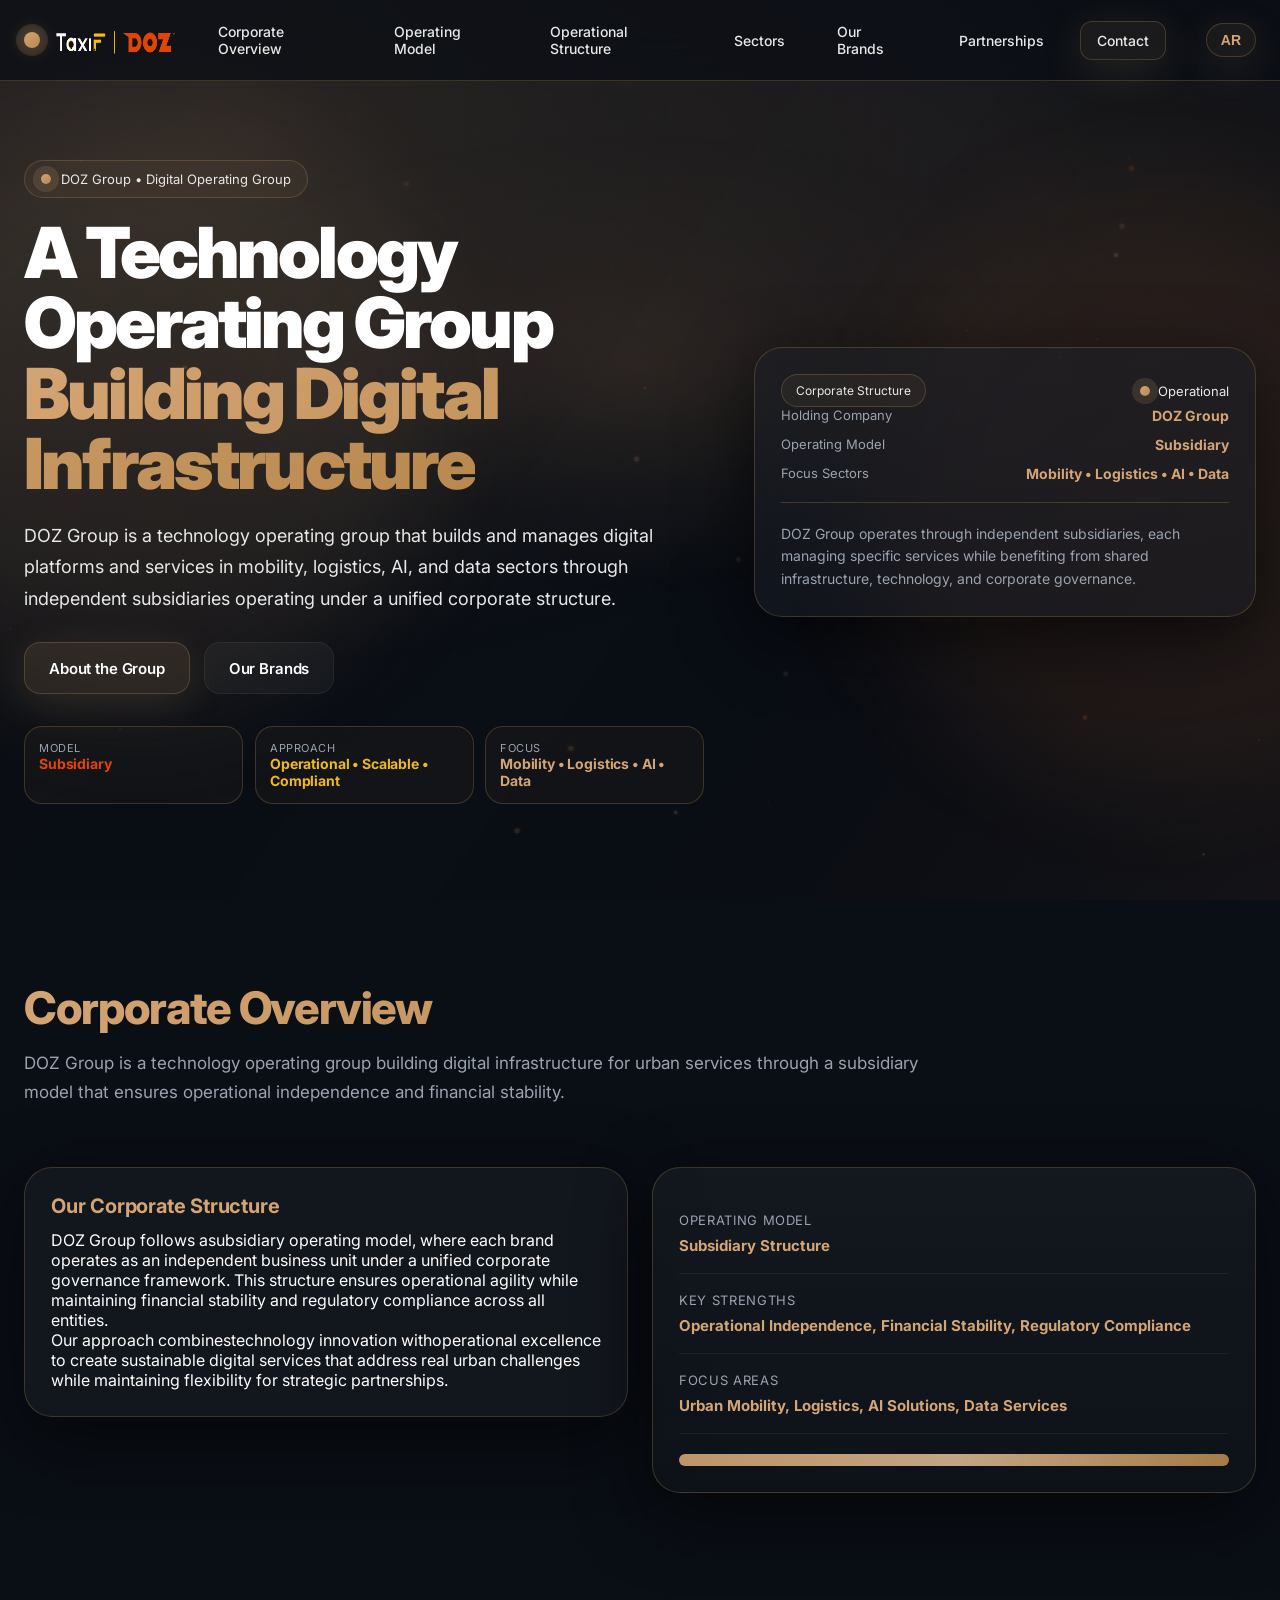
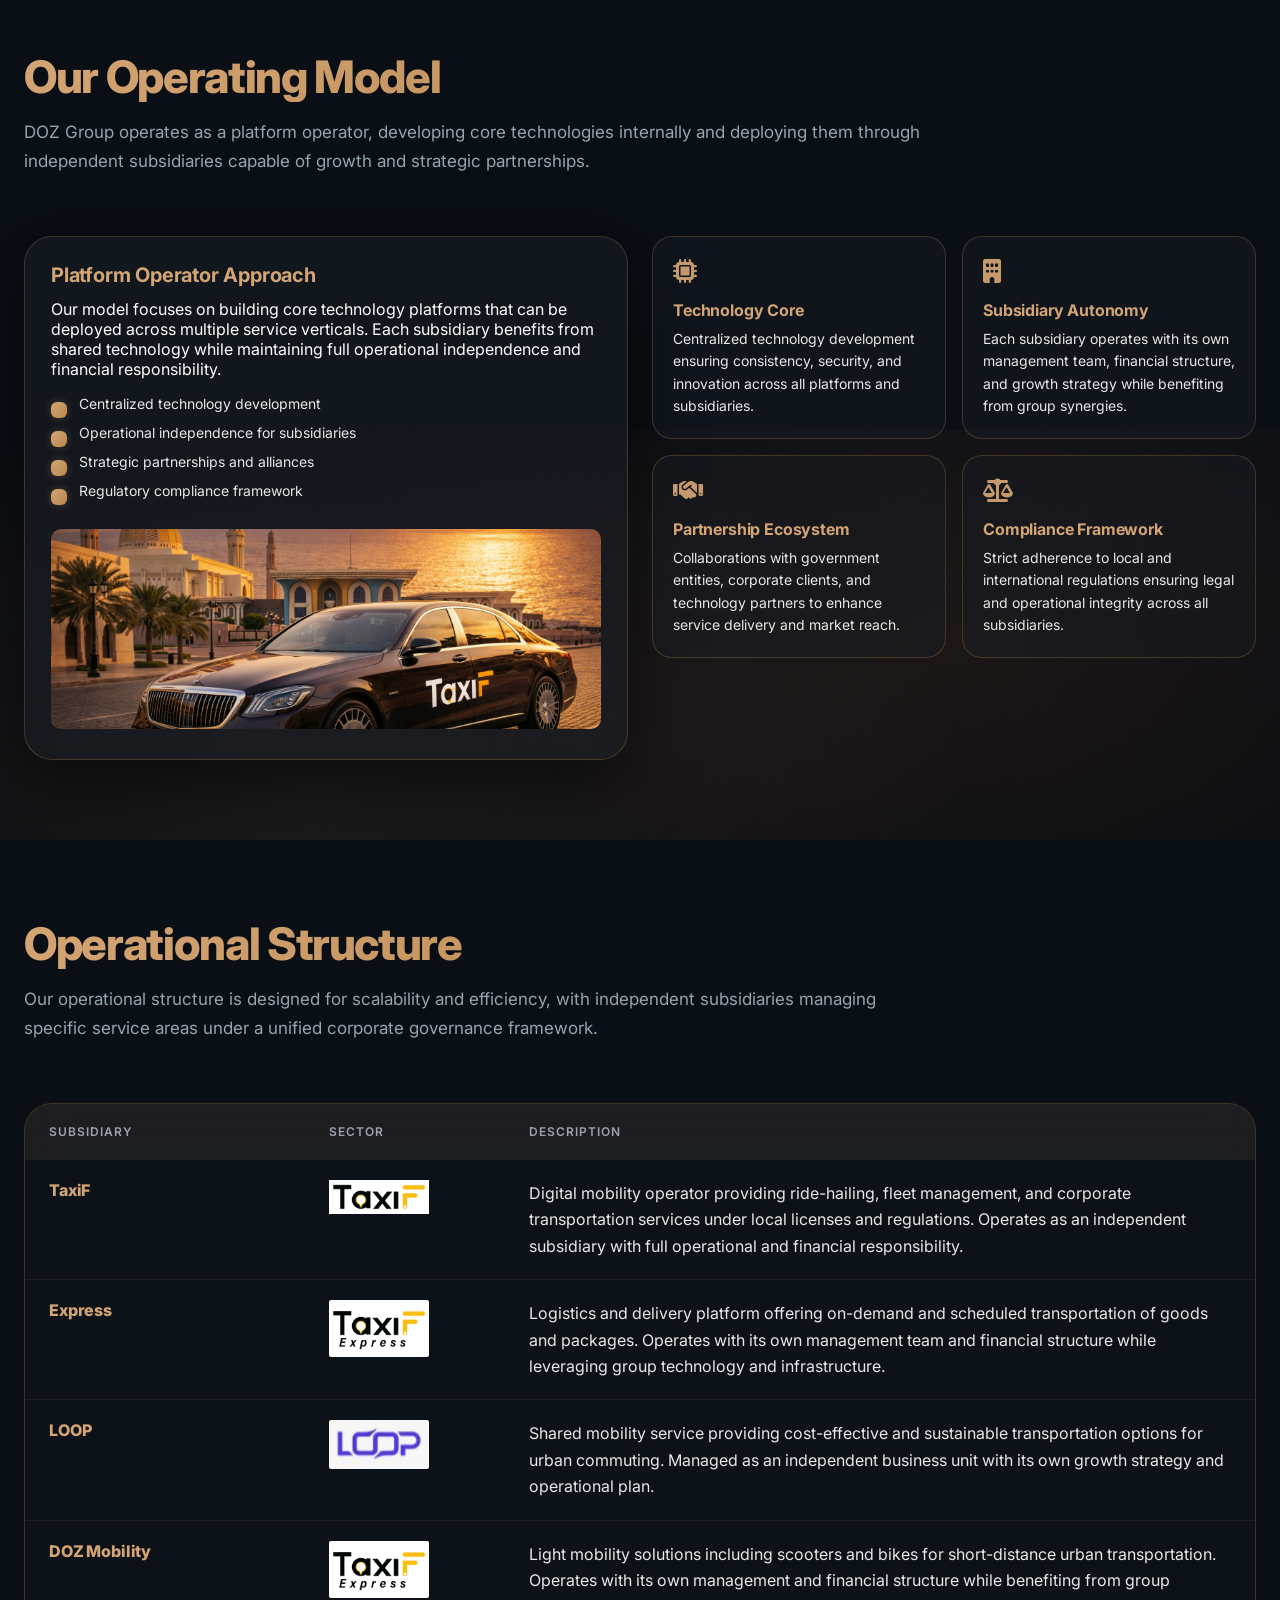
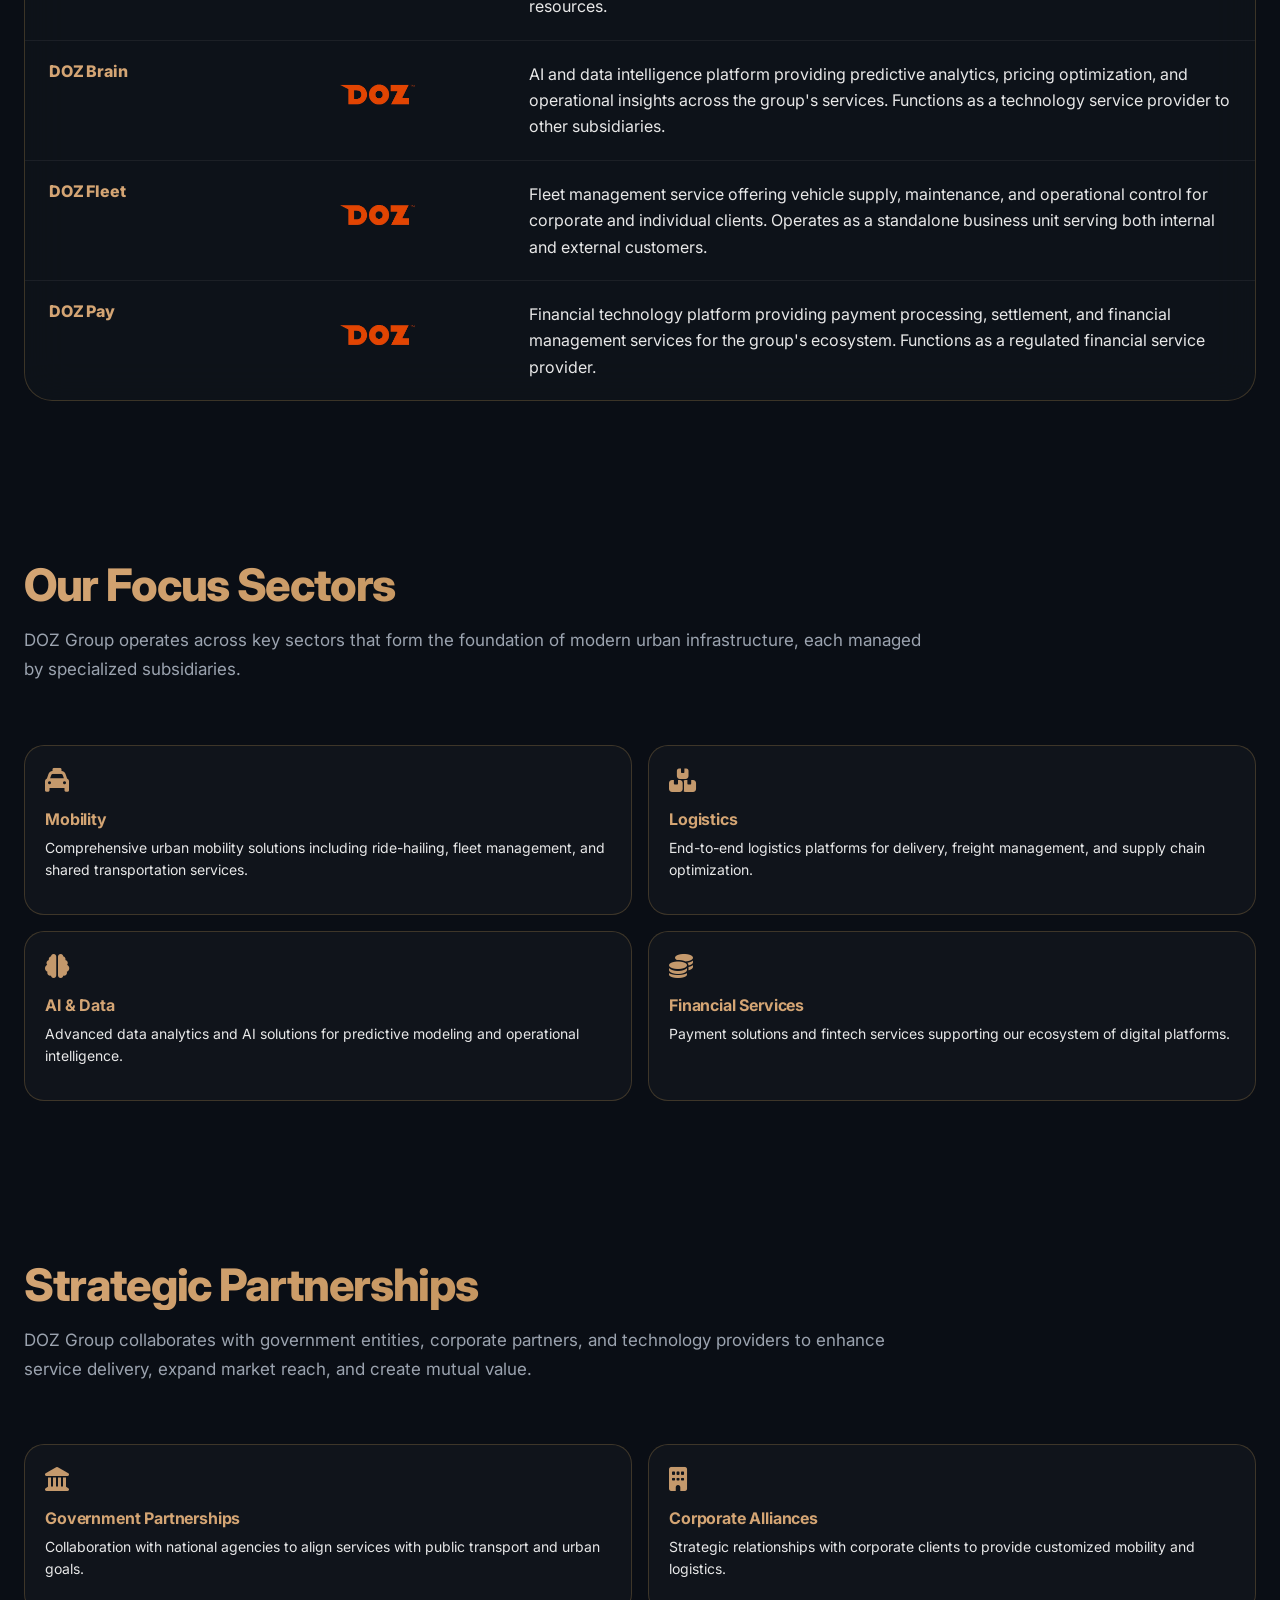
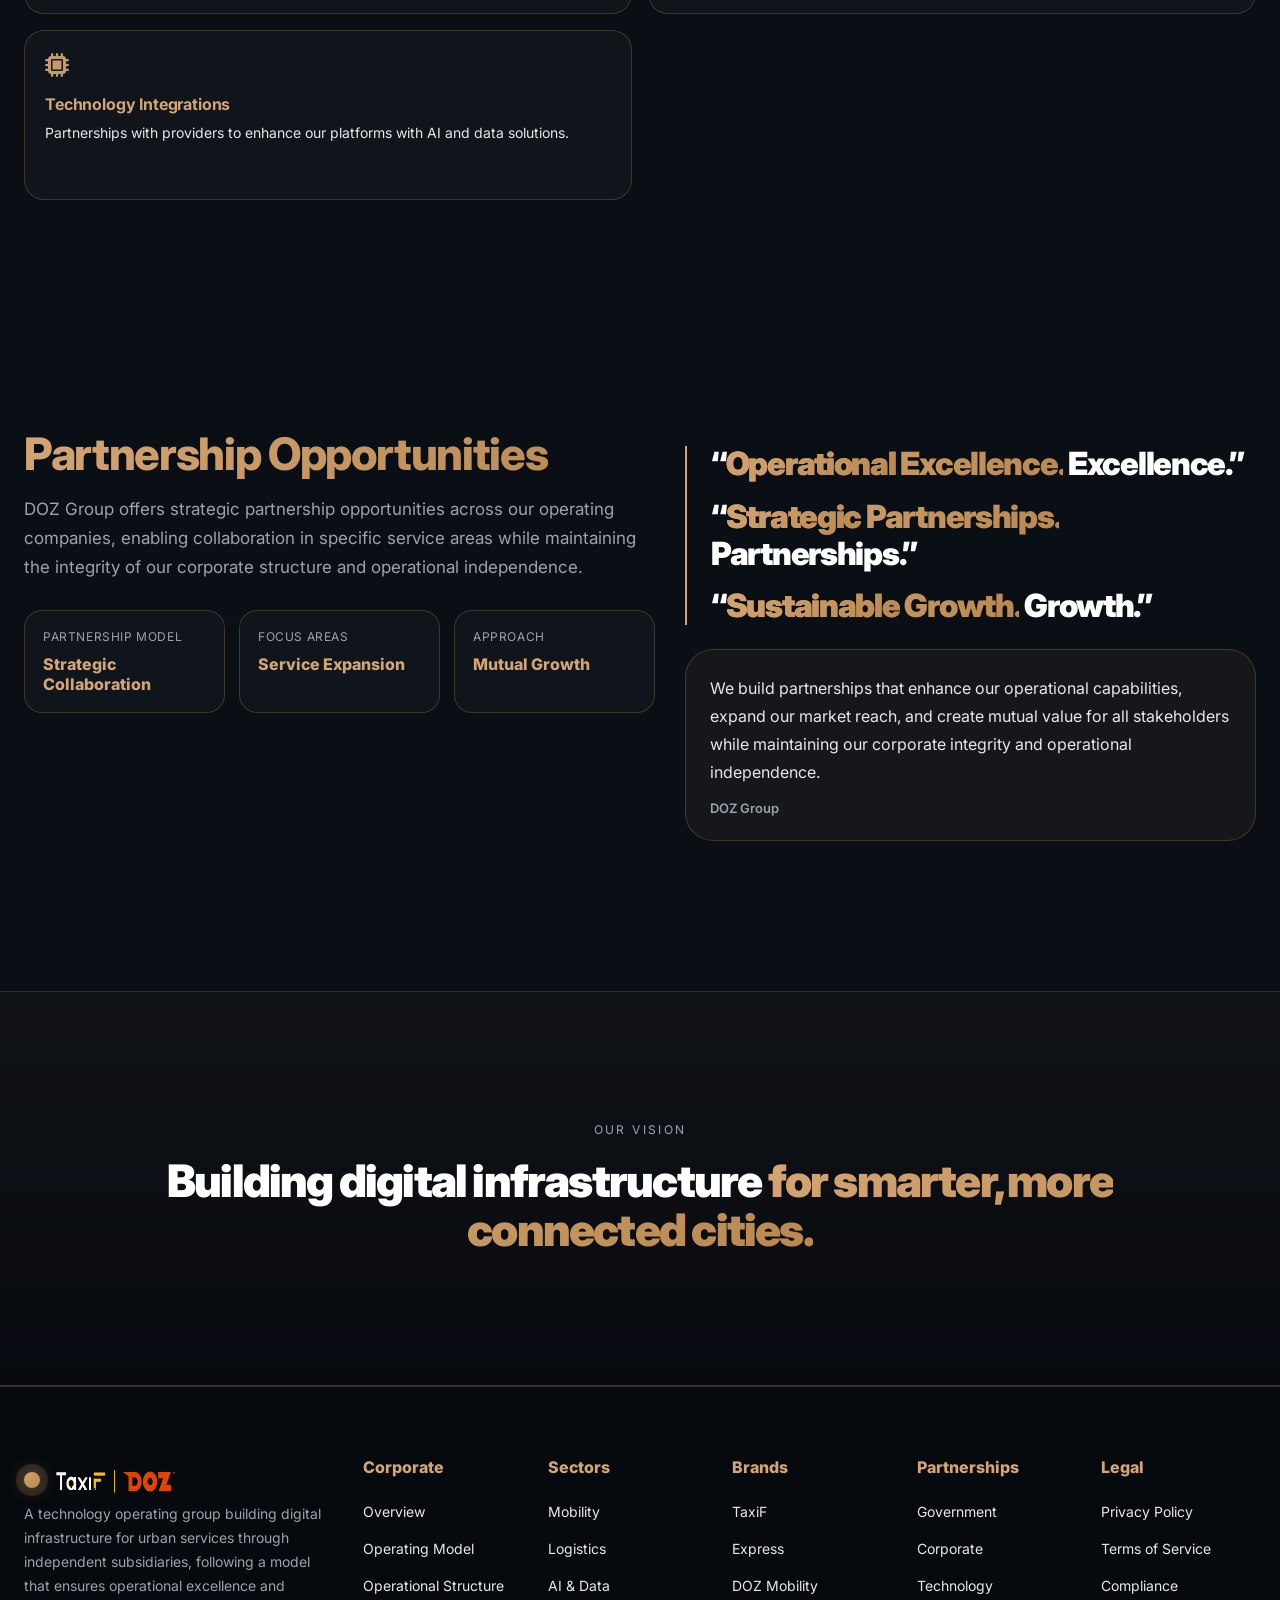
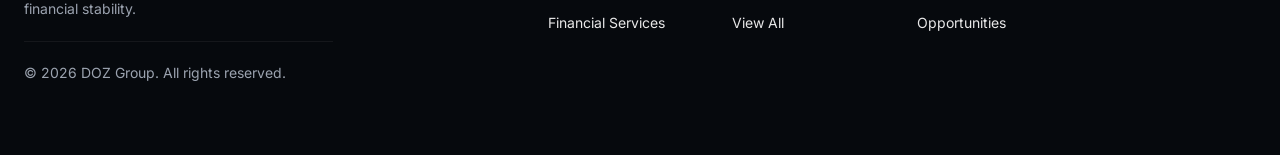
==== commit 086adb48: "Refactor language system to use innerHTML for proper HTML rendering" ====
--- a/index.html
+++ b/index.html
@@ -5,34 +5,32 @@
   <meta charset="utf-8" />
   <meta name="viewport" content="width=device-width, initial-scale=1" />
   <meta name="theme-color" content="#0B0F14" />
-  <title data-en="DOZ Group — Mobility & Investment Ecosystem" data-ar="مجموعة DOZ — نظام بيئي للتنقل والاستثمار">DOZ
-    Group — Mobility & Investment Ecosystem</title>
+  <title data-en="DOZ Group — Digital Operating Group" data-ar="مجموعة DOZ — مجموعة تشغيل رقمية">DOZ Group — Digital Operating Group</title>
   <meta name="description"
-    data-en="DOZ is the parent platform. TaxiF is the engine. Mobility, AI, and data are the multipliers."
-    data-ar="DOZ هي المنصة الأم. TaxiF هو المحرك. التنقل، الذكاء الاصطناعي، والبيانات هي المضاعفات." />
+    data-en="DOZ Group is a technology operating group that builds and manages digital platforms and services in mobility, logistics, and data sectors."
+    data-ar="مجموعة DOZ هي مجموعة تقنية تشغيلية تبني وتدير منصات وخدمات رقمية في قطاعات التنقل والخدمات والبيانات." />
 
   <!-- Premium typography -->
   <link rel="preconnect" href="https://fonts.googleapis.com">
   <link rel="preconnect" href="https://fonts.gstatic.com" crossorigin>
   <link href="https://fonts.googleapis.com/css2?family=Inter:wght@300;400;500;600;700;800;900&display=swap"
     rel="stylesheet">
-  <!-- Arabic Font if needed (e.g., Cairo, Noto Sans Arabic) -->
   <link href="https://fonts.googleapis.com/css2?family=Noto+Sans+Arabic:wght@300;400;500;600;700;800;900&display=swap"
     rel="stylesheet">
 
   <link rel="stylesheet" href="style.css" />
 
   <!-- Primary Meta Tags -->
-  <meta name="title" data-en="DOZ Group | Mobility & Investment Ecosystem Holding Platform"
-    data-ar="مجموعة DOZ | منصة قابضة للنظام البيئي للتنقل والاستثمار">
+  <meta name="title" data-en="DOZ Group | Technology Operating Group"
+    data-ar="مجموعة DOZ | مجموعة تقنية تشغيلية">
   <meta name="description"
-    data-en="DOZ Group is a premium mobility and investment ecosystem built for regional scale. TaxiF operates as the core engine, powered by AI, data, and scalable infrastructure. Multi-revenue streams across ride-hailing, delivery, fleet, B2B mobility, and fintech."
-    data-ar="مجموعة DOZ هي نظام بيئي متكامل للتنقل والاستثمار مصمم للتوسع الإقليمي. تعمل TaxiF كمحرك أساسي، مدعومة بالذكاء الاصطناعي والبيانات والبنية التحتية القابلة للتطوير. تدفقات إيرادات متعددة عبر خدمات طلب الركوب، التوصيل، إدارة الأساطيل، التنقل بين الشركات، والتكنولوجيا المالية.">
+    data-en="DOZ Group operates as a holding company with independent subsidiaries in mobility, logistics, AI, and data services, following a subsidiary operating model."
+    data-ar="تعمل مجموعة DOZ كشركة قابضة مع شركات تابعة مستقلة في قطاعات التنقل واللوجستيات والذكاء الاصطناعي وخدمات البيانات، وفق نموذج الشركات التابعة.">
   <meta name="keywords"
-    content="DOZ Group, TaxiF, Mobility Ecosystem, Investment Platform, Holding Company, Ride Hailing, Delivery, Fleet Management, B2B Mobility, AI Mobility, Mobility Investment, Data Driven Platform, Smart Transportation, Scalable Platform, مجموعة DOZ, تكسي إف, نظام بيئي للتنقل, منصة استثمار, شركة قابضة, طلب الركوب, توصيل, إدارة أسطول, تنقل B2B, ذكاء اصطناعي للتنقل, استثمار في التنقل, منصة تعتمد على البيانات, نقل ذكي, منصة قابلة للتطوير">
+    content="DOZ Group, technology operating group, mobility services, logistics platforms, AI data solutions, corporate group, subsidiary model, urban services, digital infrastructure, مجموعة DOZ, مجموعة تقنية تشغيلية, خدمات تنقل, منصات لوجستية, حلول ذكاء اصطناعي, مجموعة شركات, نموذج الشركات التابعة, خدمات حضرية, بنية رقمية">
   <meta name="author" content="DOZ Group">
   <meta name="robots" content="index, follow">
-  <meta name="language" content="English"> <!-- This will be dynamically updated by JS -->
+  <meta name="language" content="English">
   <meta name="revisit-after" content="7 days">
   <link rel="icon" type="image/x-icon" href="images/favicon.png">
 
@@ -44,20 +42,19 @@
   <!-- Open Graph / Facebook -->
   <meta property="og:type" content="website">
   <meta property="og:url" content="https://yourdomain.com/">
-  <meta property="og:title" data-en="DOZ Group • Platform. Not App." data-ar="مجموعة DOZ • منصة. ليس مجرد تطبيق.">
+  <meta property="og:title" data-en="DOZ Group • Digital Operating Group" data-ar="مجموعة DOZ • مجموعة تشغيل رقمية">
   <meta property="og:description"
-    data-en="A holding platform powering TaxiF and a full mobility ecosystem. AI + Mobility + Data = Scalable regional growth and multi-revenue investment model."
-    data-ar="منصة قابضة تشغل TaxiF ونظام بيئي كامل للتنقل. الذكاء الاصطناعي + التنقل + البيانات = نمو إقليمي قابل للتطوير ونموذج استثماري متعدد الإيرادات.">
+    data-en="A corporate group operating digital platforms and services across mobility, logistics, and data sectors with a subsidiary operating model."
+    data-ar="مجموعة شركات تدير منصات وخدمات رقمية في قطاعات التنقل واللوجستيات والبيانات وفق نموذج الشركات التابعة.">
   <meta property="og:image" content="https://yourdomain.com/assets/images/og-cover.jpg">
 
   <!-- Twitter -->
   <meta property="twitter:card" content="summary_large_image">
   <meta property="twitter:url" content="https://yourdomain.com/">
-  <meta property="twitter:title" data-en="DOZ Group | Mobility & Investment Ecosystem"
-    data-ar="مجموعة DOZ | نظام بيئي للتنقل والاستثمار">
+  <meta property="twitter:title" data-en="DOZ Group | Technology Operating Group" data-ar="مجموعة DOZ | مجموعة تقنية تشغيلية">
   <meta property="twitter:description"
-    data-en="Invest in a scalable ecosystem. DOZ is the parent platform. TaxiF is the engine. Mobility, AI, and data are the multipliers."
-    data-ar="استثمر في نظام بيئي قابل للتطوير. DOZ هي المنصة الأم. TaxiF هو المحرك. التنقل، الذكاء الاصطناعي، والبيانات هي المضاعفات.">
+    data-en="DOZ Group builds and manages digital infrastructure for urban services through independent operating subsidiaries."
+    data-ar="تبني مجموعة DOZ وتدير البنية التحتية الرقمية للخدمات الحضرية من خلال شركات تابعة مستقلة.">
   <meta property="twitter:image" content="https://yourdomain.com/assets/images/og-cover.jpg">
 
   <!-- Theme Color -->
@@ -80,12 +77,12 @@
       </a>
 
       <nav class="nav" aria-label="Primary">
-        <a href="#overview" data-en="Overview" data-ar="نظرة عامة">Overview</a>
-        <a href="#role" data-en="Ecosystem" data-ar="النظام البيئي">Ecosystem</a>
-        <a href="#structure" data-en="Investment Structure" data-ar="هيكل الاستثمار">Investment Structure</a>
-        <a href="#advantages" data-en="Advantages" data-ar="المزايا">Advantages</a>
-        <a href="#vision" data-en="Value Vision" data-ar="رؤية القيمة">Value Vision</a>
-        <a href="#invest" data-en="Why Invest" data-ar="لماذا تستثمر">Why Invest</a>
+        <a href="#overview" data-en="Corporate Overview" data-ar="نظرة عامة عن المجموعة">Corporate Overview</a>
+        <a href="#role" data-en="Operating Model" data-ar="نموذج التشغيل">Operating Model</a>
+        <a href="#structure" data-en="Operational Structure" data-ar="الهيكل التشغيلي">Operational Structure</a>
+        <a href="#sectors" data-en="Sectors" data-ar="القطاعات">Sectors</a>
+        <a href="#brands" data-en="Our Brands" data-ar="علاماتنا التجارية">Our Brands</a>
+        <a href="#partnerships" data-en="Partnerships" data-ar="الشراكات">Partnerships</a>
         <a href="#contact" class="nav__cta" data-en="Contact" data-ar="تواصل معنا">Contact</a>
       </nav>
 
@@ -115,46 +112,43 @@
         <div class="hero__copy reveal">
           <div class="pill">
             <span class="dot"></span>
-            <span data-en="DOZ Group • Mobility & Investment Ecosystem"
-              data-ar="مجموعة DOZ • نظام بيئي للتنقل والاستثمار">DOZ Group • Mobility & Investment Ecosystem</span>
+            <span data-en="DOZ Group • Digital Operating Group"
+              data-ar="مجموعة DOZ • مجموعة تشغيل رقمية">DOZ Group • Digital Operating Group</span>
           </div>
 
           <h1 class="h1">
-            <span data-en="You’re Not Investing in an App." data-ar="أنت لا تستثمر في تطبيق.">You’re Not Investing in an
-              App.</span>
-            <span class="accent" data-en="You’re Entering an Ecosystem." data-ar="أنت تدخل نظامًا بيئيًا.">You’re
-              Entering an Ecosystem.</span>
+            <span data-en="A Technology Operating Group" data-ar="مجموعة تقنية تشغيلية">A Technology Operating Group</span>
+            <span class="accent" data-en="Building Digital Infrastructure" data-ar="تبني البنية الرقمية">Building Digital Infrastructure</span>
           </h1>
 
           <p class="lead"
-            data-en='DOZ is the parent platform (holding company). TaxiF is the operational engine. Mobility, AI, and Data are the growth multipliers that scale across regions and revenue lines.'
-            data-ar='DOZ هي المنصة الأم (الشركة القابضة). TaxiF هو المحرك التشغيلي. التنقل، الذكاء الاصطناعي، والبيانات هي مضاعفات النمو التي تتوسع عبر المناطق وخطوط الإيرادات.'>
+            data-en="DOZ Group is a technology operating group that builds and manages digital platforms and services in mobility, logistics, AI, and data sectors through independent subsidiaries operating under a unified corporate structure."
+            data-ar="مجموعة DOZ هي مجموعة تقنية تشغيلية تبني وتدير منصات وخدمات رقمية في قطاعات التنقل واللوجستيات والذكاء الاصطناعي والبيانات من خلال شركات تابعة مستقلة تعمل تحت هيكل مؤسسي موحد.">
 
           </p>
 
           <div class="hero__actions">
             <a class="btn btn--primary" href="#overview">
-              <span data-en="Explore the Ecosystem" data-ar="استكشف النظام البيئي">Explore the Ecosystem</span>
+              <span data-en="About the Group" data-ar="عن المجموعة">About the Group</span>
               <span class="btn__shine" aria-hidden="true"></span>
             </a>
-            <a class="btn btn--ghost" href="images/deck.pdf" target="_blank" rel="noopener">
-              <span data-en="Investment Deck" data-ar="ملف الاستثمار">Investment Deck</span>
+            <a class="btn btn--ghost" href="#brands">
+              <span data-en="Our Brands" data-ar="علاماتنا التجارية">Our Brands</span>
             </a>
           </div>
 
           <div class="hero__signals">
             <div class="signal">
-              <div class="signal__k" data-en="Platform" data-ar="المنصة">Platform</div>
-              <div class="signal__v" style="color: #E34603;" data-en="DOZ" data-ar="دوز">DOZ</div>
+              <div class="signal__k" data-en="Model" data-ar="النموذج">Model</div>
+              <div class="signal__v" style="color: #E34603;" data-en="Subsidiary" data-ar="شركات تابعة">Subsidiary</div>
             </div>
             <div class="signal">
-              <div class="signal__k" data-en="Engine" data-ar="المحرك">Engine</div>
-              <div class="signal__v" style="color: #F0BA1C;" data-en="TaxiF" data-ar="تاكسي إف">TaxiF</div>
+              <div class="signal__k" data-en="Approach" data-ar="المنهج">Approach</div>
+              <div class="signal__v" style="color: #F0BA1C;" data-en="Operational • Scalable • Compliant" data-ar="تشغيلي • قابل للتوسع • متوافق">Operational • Scalable • Compliant</div>
             </div>
             <div class="signal">
-              <div class="signal__k" data-en="Multipliers" data-ar="المضاعفات">Multipliers</div>
-              <div class="signal__v" data-en="Mobility • AI • Data" data-ar="التنقل • الذكاء الاصطناعي • البيانات">
-                Mobility • AI • Data</div>
+              <div class="signal__k" data-en="Focus" data-ar="التركيز">Focus</div>
+              <div class="signal__v" data-en="Mobility • Logistics • AI • Data" data-ar="التنقل • اللوجستيات • الذكاء الاصطناعي • البيانات">Mobility • Logistics • AI • Data</div>
             </div>
           </div>
         </div>
@@ -162,80 +156,65 @@
         <div class="hero__panel reveal" data-delay="120">
           <div class="glass card card--hero">
             <div class="card__top">
-              <div class="chip" data-en="Holding Structure" data-ar="هيكل الشركة القابضة">Holding Structure</div>
+              <div class="chip" data-en="Corporate Structure" data-ar="الهيكل المؤسسي">Corporate Structure</div>
               <div class="status">
                 <span class="status__dot"></span>
-                <span data-en="Investment-ready" data-ar="جاهزة للاستثمار">Investment-ready</span>
+                <span data-en="Operational" data-ar="تشغيلي">Operational</span>
               </div>
             </div>
 
             <div class="stack">
               <div class="stack__row">
-                <div class="stack__label" data-en="Parent Platform" data-ar="المنصة الأم">Parent Platform</div>
+                <div class="stack__label" data-en="Holding Company" data-ar="الشركة القابضة">Holding Company</div>
                 <div class="stack__value" data-en="DOZ Group" data-ar="مجموعة DOZ">DOZ Group</div>
               </div>
               <div class="stack__row">
-                <div class="stack__label" data-en="Operational Engine" data-ar="المحرك التشغيلي">Operational Engine
-                </div>
-                <div class="stack__value" data-en="TaxiF" data-ar="تاكسي إف">TaxiF</div>
+                <div class="stack__label" data-en="Operating Model" data-ar="نموذج التشغيل">Operating Model</div>
+                <div class="stack__value" data-en="Subsidiary" data-ar="شركات تابعة">Subsidiary</div>
               </div>
               <div class="stack__row">
-                <div class="stack__label" data-en="Growth Layer" data-ar="طبقة النمو">Growth Layer</div>
-                <div class="stack__value" data-en="Mobility + AI + Data" data-ar="التنقل + الذكاء الاصطناعي + البيانات">
-                  Mobility + AI + Data</div>
+                <div class="stack__label" data-en="Focus Sectors" data-ar="قطاعات التركيز">Focus Sectors</div>
+                <div class="stack__value" data-en="Mobility • Logistics • AI • Data" data-ar="التنقل • اللوجستيات • الذكاء الاصطناعي • البيانات">Mobility • Logistics • AI • Data</div>
               </div>
             </div>
 
             <div class="divider"></div>
 
             <p class="small muted"
-              data-en="Built as an ecosystem, not a single product—enabling multi-revenue streams, risk distribution, and rapid regional scalability (as emphasized across the overview and investment pages in the PDF)."
-              data-ar="مبنية كنظام بيئي، وليس منتجًا واحدًا، مما يتيح تدفقات إيرادات متعددة، وتوزيع المخاطر، وقابلية التوسع الإقليمي السريع (كما هو مؤكد في صفحات النظرة العامة والاستثمار في ملف الـ PDF).">
-              Built as an ecosystem, not a single product—enabling multi-revenue streams, risk distribution, and rapid
-              regional scalability
-              (as emphasized across the overview and investment pages in the PDF).
-            </p>
-          </div>
-        </div>
-      </div>
-
+              data-en="DOZ Group operates through independent subsidiaries, each managing specific services while benefiting from shared infrastructure, technology, and corporate governance."
+              data-ar="تعمل مجموعة DOZ من خلال شركات تابعة مستقلة، كل منها تدير خدمات محددة مع الاستفادة من البنية التحتية والتكنولوجيا والحوكمة المشتركة.">
+
+            </p>
+          </div>
+        </div>
+      </div>
     </section>
 
     <!-- 2) OVERVIEW -->
     <section id="overview" class="section">
       <div class="container">
         <div class="section__head reveal">
-          <h2 class="h2" data-en="A Holding Company Model. Built to Scale." data-ar="نموذج شركة قابضة. مصمم للتوسع.">A
-            Holding Company Model. Built to Scale.</h2>
+          <h2 class="h2" data-en="Corporate Overview" data-ar="نظرة عامة عن المجموعة">Corporate Overview</h2>
           <p class="subhead"
-            data-en="This is not a single app. It’s a full mobility and services ecosystem—structured to expand fast, diversify revenue, and distribute execution risk."
-            data-ar="هذا ليس تطبيقًا واحدًا. إنه نظام بيئي كامل للتنقل والخدمات—مصمم للتوسع السريع، تنويع الإيرادات، وتوزيع مخاطر التنفيذ.">
-            This is not a single app. It’s a full mobility and services ecosystem—structured to expand fast, diversify
-            revenue,
-            and distribute execution risk.
+            data-en="DOZ Group is a technology operating group building digital infrastructure for urban services through a subsidiary model that ensures operational independence and financial stability."
+            data-ar="مجموعة DOZ هي مجموعة تقنية تشغيلية تبني بنية رقمية للخدمات الحضرية من خلال نموذج الشركات التابعة الذي يضمن الاستقلال التشغيلي والاستقرار المالي.">
+
           </p>
         </div>
 
         <div class="overview grid-2">
-          <div class="reveal">
+          <div class="reveal">  
             <div class="glass card">
-              <h3 class="h3" data-en="Platform Structure" data-ar="هيكل المنصة">Platform Structure</h3>
+              <h3 class="h3" data-en="Our Corporate Structure" data-ar="هيكلنا المؤسسي">Our Corporate Structure</h3>
               <p class="body"
-                data-en="DOZ Group is designed as a <strong>parent platform / holding company</strong> that governs a portfolio of operational and technical units. Within this structure, <strong>TaxiF operates as the core engine</strong>—running real-world mobility operations while feeding scalable infrastructure, partnerships, and market expansion."
-                data-ar="تم تصميم مجموعة DOZ لتكون <strong>منصة أم / شركة قابضة</strong> تحكم محفظة من الوحدات التشغيلية والتقنية. ضمن هذا الهيكل، <strong>تعمل TaxiF كمحرك أساسي</strong>—تدير عمليات التنقل الواقعية مع توفير بنية تحتية قابلة للتطوير، وشراكات، وتوسع في السوق.">
-                DOZ Group is designed as a <strong>parent platform / holding company</strong> that governs a portfolio
-                of operational
-                and technical units. Within this structure, <strong>TaxiF operates as the core engine</strong>—running
-                real-world mobility
-                operations while feeding scalable infrastructure, partnerships, and market expansion.
+                data-en="DOZ Group follows asubsidiary operating model, where each brand operates as an independent business unit under a unified corporate governance framework. This structure ensures operational agility while maintaining financial stability and regulatory compliance across all entities."
+                data-ar="تتبع مجموعة DOZ نموذج الشركات التابعة، حيث تعمل كل علامة تجارية كوحدة أعمال مستقلة تحت إطار حوكمة موحد. هذا الهيكل يضمن المرونة التشغيلية مع الحفاظ على الاستقرار المالي والامتثال التنظيمي لجميع الكيانات.">
+
               </p>
               <p class="body"
-                data-en="The model supports <strong>operational engines</strong> (ride-hailing, delivery, fleet, B2B mobility) and <strong>growth multipliers</strong> (Mobility, AI, Data) to accelerate margins, optimize pricing, improve utilization, and increase defensibility as expansion scales."
-                data-ar="يدعم النموذج <strong>محركات التشغيل</strong> (خدمات طلب الركوب، التوصيل، الأساطيل، التنقل بين الشركات) و <strong>مضاعفات النمو</strong> (التنقل، الذكاء الاصطناعي، البيانات) لتسريع الهوامش، تحسين التسعير، زيادة الاستفادة، وزيادة القدرة الدفاعية مع توسع العمليات.">
-                The model supports <strong>operational engines</strong> (ride-hailing, delivery, fleet, B2B mobility)
-                and <strong>growth multipliers</strong>
-                (Mobility, AI, Data) to accelerate margins, optimize pricing, improve utilization, and increase
-                defensibility as expansion scales.
+                data-en="Our approach combinestechnology innovation withoperational excellence to create sustainable digital services that address real urban challenges while maintaining flexibility for strategic partnerships."
+                data-ar="يجمع نهجنا بينالابتكار التكنولوجي والتميز التشغيلي لإنشاء خدمات رقمية مستدامة تعالج التحديات الحضرية الحقيقية مع الحفاظ على المرونة للشراكات الاستراتيجية.">
+
               </p>
             </div>
           </div>
@@ -243,21 +222,16 @@
           <div class="reveal" data-delay="120">
             <div class="card card--dark">
               <div class="metric">
-                <div class="metric__k" data-en="Core Thesis" data-ar="الأطروحة الأساسية">Core Thesis</div>
-                <div class="metric__v" data-en="Platform → Engine → Multipliers" data-ar="منصة ← محرك ← مضاعفات">
-                  Platform → Engine → Multipliers</div>
+                <div class="metric__k" data-en="Operating Model" data-ar="نموذج التشغيل">Operating Model</div>
+                <div class="metric__v" data-en="Subsidiary Structure" data-ar="هيكل الشركات التابعة">Subsidiary Structure</div>
               </div>
               <div class="metric">
-                <div class="metric__k" data-en="What this enables" data-ar="ما يتيحه هذا">What this enables</div>
-                <div class="metric__v" data-en="Multi-products, multi-revenue, lower risk concentration"
-                  data-ar="منتجات متعددة، إيرادات متعددة، تركيز مخاطر أقل">Multi-products, multi-revenue, lower risk
-                  concentration</div>
+                <div class="metric__k" data-en="Key Strengths" data-ar="النقاط القوية">Key Strengths</div>
+                <div class="metric__v" data-en="Operational Independence, Financial Stability, Regulatory Compliance" data-ar="الاستقلال التشغيلي، الاستقرار المالي، الامتثال التنظيمي">Operational Independence, Financial Stability, Regulatory Compliance</div>
               </div>
               <div class="metric">
-                <div class="metric__k" data-en="Infrastructure" data-ar="البنية التحتية">Infrastructure</div>
-                <div class="metric__v" data-en="Scalable ops + compliant regulatory foundation"
-                  data-ar="عمليات قابلة للتطوير + أساس تنظيمي متوافق">Scalable ops + compliant regulatory foundation
-                </div>
+                <div class="metric__k" data-en="Focus Areas" data-ar="مناطق التركيز">Focus Areas</div>
+                <div class="metric__v" data-en="Urban Mobility, Logistics, AI Solutions, Data Services" data-ar="التنقل الحضري، اللوجستيات، حلول الذكاء الاصطناعي، خدمات البيانات">Urban Mobility, Logistics, AI Solutions, Data Services</div>
               </div>
 
               <div class="gradient-bar" aria-hidden="true"></div>
@@ -267,7 +241,7 @@
       </div>
     </section>
 
-    <!-- 3) ROLE & FEATURES -->
+    <!-- 3) OPERATING MODEL -->
     <section id="role" class="section section--parallax">
       <div class="section__parallax" data-parallax data-speed="0.18" aria-hidden="true">
         <div class="noise"></div>
@@ -276,35 +250,28 @@
 
       <div class="container">
         <div class="section__head reveal">
-          <h2 class="h2" data-en="TaxiF: The Operational Engine" data-ar="تاكسي إف: المحرك التشغيلي">TaxiF: The
-            Operational Engine</h2>
+          <h2 class="h2" data-en="Our Operating Model" data-ar="نموذج تشغيلنا">Our Operating Model</h2>
           <p class="subhead"
-            data-en='The engine layer runs the real-world operations and compounding network effects—mirroring the “role & features” breakdown shown in the PDF (Ride Hailing, Delivery, Fleet/Limousine, B2B Mobility).'
-            data-ar='تشغل طبقة المحرك العمليات الواقعية وتأثيرات الشبكة المتراكمة—تعكس تفصيل "الدور والميزات" الموضح في ملف الـ PDF (خدمات طلب الركوب، التوصيل، الأساطيل/الليموزين، التنقل بين الشركات).'>
-            The engine layer runs the real-world operations and compounding network effects—mirroring the “role &
-            features” breakdown
-            shown in the PDF (Ride Hailing, Delivery, Fleet/Limousine, B2B Mobility).
+            data-en="DOZ Group operates as a platform operator, developing core technologies internally and deploying them through independent subsidiaries capable of growth and strategic partnerships."
+            data-ar="تعمل مجموعة DOZ كمشغل لمنصات، حيث يتم تطوير التقنيات الأساسية داخلياً وتشغيلها من خلال شركات تابعة مستقلة قادرة على النمو والشراكات الاستراتيجية.">
+
           </p>
         </div>
 
         <div class="role grid-2">
           <div class="reveal">
             <div class="glass card">
-              <h3 class="h3" data-en="Role" data-ar="الدور">Role</h3>
+              <h3 class="h3" data-en="Platform Operator Approach" data-ar="نهج مشغل المنصات">Platform Operator Approach</h3>
               <p class="body"
-                data-en="TaxiF functions as the primary operational arm of the group—leading transformation in mobility through smart infrastructure, integrated workflows, and market-ready execution."
-                data-ar="تعمل TaxiF كالذراع التشغيلي الأساسي للمجموعة—تقود التحول في التنقل من خلال البنية التحتية الذكية، سير العمل المتكامل، والتنفيذ الجاهز للسوق.">
-                TaxiF functions as the primary operational arm of the group—leading transformation in mobility through
-                smart infrastructure,
-                integrated workflows, and market-ready execution.
+                data-en="Our model focuses on building core technology platforms that can be deployed across multiple service verticals. Each subsidiary benefits from shared technology while maintaining full operational independence and financial responsibility."
+                data-ar="يركز نموذجنا على بناء منصات تكنولوجية أساسية يمكن نشرها عبر عدة قطاعات خدمية. تستفيد كل شركة تابعة من التكنولوجيا المشتركة مع الحفاظ على الاستقلال التشغيلي الكامل والمسؤولية المالية.">
+
               </p>
               <ul class="checklist">
-                <li><span data-en="Live operational capability" data-ar="قدرة تشغيلية حية">Live operational
-                    capability</span></li>
-                <li><span data-en="Compliance-led expansion" data-ar="توسع مدفوع بالامتثال">Compliance-led
-                    expansion</span></li>
-                <li><span data-en="Scalable to new cities and regions"
-                    data-ar="قابل للتوسع في مدن ومناطق جديدة">Scalable to new cities and regions</span></li>
+                <li><span data-en="Centralized technology development" data-ar="تطوير تكنولوجي مركزي">Centralized technology development</span></li>
+                <li><span data-en="Operational independence for subsidiaries" data-ar="الاستقلال التشغيلي للشركات التابعة">Operational independence for subsidiaries</span></li>
+                <li><span data-en="Strategic partnerships and alliances" data-ar="الشراكات والاستراتيجيات التحالفية">Strategic partnerships and alliances</span></li>
+                <li><span data-en="Regulatory compliance framework" data-ar="إطار الامتثال التنظيمي">Regulatory compliance framework</span></li>
               </ul>
               <img src="images/overview-img.png" alt=""
                 style="width: 100%; height: 200px; margin-top: 30px; object-fit: cover; border-radius: 10px;">
@@ -313,136 +280,125 @@
 
           <div class="reveal" data-delay="120">
             <div class="feature-grid">
-
-              <!-- Ride Hailing -->
+              <!-- Technology Development -->
               <article class="feature glass" tabindex="0">
                 <div class="feature__icon" aria-hidden="true">
-                  <i class="fa-solid fa-taxi"></i>
+                  <i class="fa-solid fa-microchip"></i>
                 </div>
-                <h4 class="feature__title" data-en="Ride Hailing" data-ar="خدمات طلب الركوب">Ride Hailing</h4>
+                <h4 class="feature__title" data-en="Technology Core" data-ar="النواة التكنولوجية">Technology Core</h4>
                 <p class="feature__desc"
-                  data-en="Core demand + supply engine. Dispatch, routing, driver utilization, dynamic pricing readiness."
-                  data-ar="محرك الطلب والعرض الأساسي. إرسال، توجيه، استغلال السائقين، جاهزية التسعير الديناميكي.">
-                  Core demand + supply engine. Dispatch, routing, driver utilization, dynamic pricing readiness.
+                  data-en="Centralized technology development ensuring consistency, security, and innovation across all platforms and subsidiaries."
+                  data-ar="تطوير تكنولوجي مركزي يضمن الاتساق والأمان والابتكار عبر جميع المنصات والشركات التابعة.">
+
                 </p>
                 <div class="feature__more">
-                  <p data-en="Optimized matching, operational playbooks, and expansion-ready city launch templates."
-                    data-ar="مطابقة محسّنة، كتيبات تشغيلية، وقوالب إطلاق مدن جاهزة للتوسع.">Optimized matching,
-                    operational playbooks, and expansion-ready city launch templates.</p>
+                  <p data-en="Shared infrastructure with customizable solutions for each subsidiary's specific needs."
+                    data-ar="بنية تحتية مشتركة مع حلول قابلة للتخصيص لاحتياجات كل شركة تابعة.">Shared infrastructure with customizable solutions for each subsidiary's specific needs.</p>
                 </div>
               </article>
 
-              <!-- Delivery -->
-              <article class="feature glass" tabindex="0">
-                <div class="feature__icon" aria-hidden="true">
-                  <i class="fa-solid fa-box"></i>
-                </div>
-                <h4 class="feature__title" data-en="Delivery" data-ar="التوصيل">Delivery</h4>
-                <p class="feature__desc"
-                  data-en="On-demand logistics layer that expands trip density and improves fleet efficiency."
-                  data-ar="طبقة لوجستية عند الطلب توسع كثافة الرحلات وتحسن كفاءة الأسطول.">
-                  On-demand logistics layer that expands trip density and improves fleet efficiency.
-                </p>
-                <div class="feature__more">
-                  <p data-en="Last-mile workflows, batching potential, and SLA-driven routing for merchants and partners."
-                    data-ar="سير عمل الميل الأخير، إمكانية التجميع، وتوجيه مدفوع باتفاقيات مستوى الخدمة للتجار والشركاء.">
-                    Last-mile workflows, batching potential, and SLA-driven routing for merchants and partners.</p>
-                </div>
-              </article>
-
-              <!-- Fleet / Limousine -->
-              <article class="feature glass" tabindex="0">
-                <div class="feature__icon" aria-hidden="true">
-                  <i class="fa-solid fa-car-side"></i>
-                </div>
-                <h4 class="feature__title" data-en="Fleet / Limousine" data-ar="أسطول / ليموزين">Fleet / Limousine</h4>
-                <p class="feature__desc"
-                  data-en="Managed premium supply. Corporate-grade experience, utilization and cost control."
-                  data-ar="توريد ممتاز مُدار. تجربة بجودة الشركات، تحكم في الاستخدام والتكلفة.">
-                  Managed premium supply. Corporate-grade experience, utilization and cost control.
-                </p>
-                <div class="feature__more">
-                  <p data-en="High-end service tiers, managed assets, maintenance scheduling, and KPI governance."
-                    data-ar="مستويات خدمة راقية، أصول مدارة، جدولة الصيانة، وحوكمة مؤشرات الأداء الرئيسية.">High-end
-                    service tiers, managed assets, maintenance scheduling, and KPI governance.</p>
-                </div>
-              </article>
-
-              <!-- B2B Mobility -->
+              <!-- Operational Independence -->
               <article class="feature glass" tabindex="0">
                 <div class="feature__icon" aria-hidden="true">
                   <i class="fa-solid fa-building"></i>
                 </div>
-                <h4 class="feature__title" data-en="B2B Mobility" data-ar="تنقل بين الشركات">B2B Mobility</h4>
+                <h4 class="feature__title" data-en="Subsidiary Autonomy" data-ar="استقلال الشركات التابعة">Subsidiary Autonomy</h4>
                 <p class="feature__desc"
-                  data-en="Recurring contracts, predictable demand, and strategic enterprise channels."
-                  data-ar="عقود متكررة، طلب متوقع، وقنوات مؤسسية استراتيجية.">
-                  Recurring contracts, predictable demand, and strategic enterprise channels.
+                  data-en="Each subsidiary operates with its own management team, financial structure, and growth strategy while benefiting from group synergies."
+                  data-ar="تعمل كل شركة تابعة بفريق إداري خاص، هيكل مالي، واستراتيجية نمو خاصة مع الاستفادة من التآزر داخل المجموعة.">
+
                 </p>
                 <div class="feature__more">
-                  <p data-en="Employee mobility, events, airport/crew transport, invoicing workflows, and admin dashboards."
-                    data-ar="تنقل الموظفين، الفعاليات، نقل المطارات/الطواقم، سير عمل الفواتير، ولوحات تحكم المسؤولين.">
-                    Employee mobility, events, airport/crew transport, invoicing workflows, and admin dashboards.</p>
+                  <p data-en="Independent decision-making with group-level support and oversight."
+                    data-ar="اتخاذ قرارات مستقلة مع دعم وإشراف على مستوى المجموعة.">Independent decision-making with group-level support and oversight.</p>
                 </div>
               </article>
 
+              <!-- Strategic Partnerships -->
+              <article class="feature glass" tabindex="0">
+                <div class="feature__icon" aria-hidden="true">
+                  <i class="fa-solid fa-handshake"></i>
+                </div>
+                <h4 class="feature__title" data-en="Partnership Ecosystem" data-ar="نظام الشراكات">Partnership Ecosystem</h4>
+                <p class="feature__desc"
+                  data-en="Collaborations with government entities, corporate clients, and technology partners to enhance service delivery and market reach."
+                  data-ar="تعاون مع كيانات حكومية وعملاء من الشركات وشركاء تكنولوجيا لتعزيز تقديم الخدمات ووصول السوق.">
+
+                </p>
+                <div class="feature__more">
+                  <p data-en="Joint ventures, technology integrations, and market expansion initiatives."
+                    data-ar="مشاريع مشتركة، تكاملات تكنولوجية، ومبادرات توسع السوق.">Joint ventures, technology integrations, and market expansion initiatives.</p>
+                </div>
+              </article>
+
+              <!-- Regulatory Compliance -->
+              <article class="feature glass" tabindex="0">
+                <div class="feature__icon" aria-hidden="true">
+                  <i class="fa-solid fa-scale-balanced"></i>
+                </div>
+                <h4 class="feature__title" data-en="Compliance Framework" data-ar="إطار الامتثال">Compliance Framework</h4>
+                <p class="feature__desc"
+                  data-en="Strict adherence to local and international regulations ensuring legal and operational integrity across all subsidiaries."
+                  data-ar="الالتزام الصارم باللوائح المحلية والدولية لضمان السلامة القانونية والتشغيلية عبر جميع الشركات التابعة.">
+
+                </p>
+                <div class="feature__more">
+                  <p data-en="Regular audits, license management, and compliance training programs."
+                    data-ar="تدقيقات منتظمة، إدارة التراخيص، وبرامج تدريب على الامتثال.">Regular audits, license management, and compliance training programs.</p>
+                </div>
+              </article>
             </div>
           </div>
         </div>
       </div>
     </section>
 
-    <!-- 4) INVESTMENT STRUCTURE -->
+    <!-- 4) OPERATIONAL STRUCTURE -->
     <section id="structure" class="section">
       <div class="container">
         <div class="section__head reveal">
-          <h2 class="h2" data-en="Investment Structure" data-ar="هيكل الاستثمار">Investment Structure</h2>
+          <h2 class="h2" data-en="Operational Structure" data-ar="الهيكل التشغيلي">Operational Structure</h2>
           <p class="subhead"
-            data-en="A portfolio under DOZ designed for scale: operational products, financial rails, fleet systems, and an AI/data brain. (Projects listed in the PDF investment table.)"
-            data-ar="محفظة تحت DOZ مصممة للتوسع: منتجات تشغيلية، قنوات مالية، أنظمة أساطيل، وعقل ذكاء اصطناعي/بيانات. (المشاريع المدرجة في جدول استثمارات الـ PDF.)">
-            A portfolio under DOZ designed for scale: operational products, financial rails, fleet systems, and an
-            AI/data brain.
-            (Projects listed in the PDF investment table.)
+            data-en="Our operational structure is designed for scalability and efficiency, with independent subsidiaries managing specific service areas under a unified corporate governance framework."
+            data-ar="تم تصميم هيكلنا التشغيلي للقابلية للتوسع والكفاءة، حيث تدير الشركات التابعة المستقلة مناطق خدمات محددة تحت إطار حوكمة موحد.">
+
           </p>
         </div>
 
         <div class="table reveal">
           <div class="table__row table__head">
-            <div data-en="Entity / Product" data-ar="الكيان / المنتج">Entity / Product</div>
-            <div data-en="Type" data-ar="النوع">Type</div>
+            <div data-en="Subsidiary" data-ar="الشركة التابعة">Subsidiary</div>
+            <div data-en="Sector" data-ar="القطاع">Sector</div>
             <div data-en="Description" data-ar="الوصف">Description</div>
           </div>
 
           <div class="table__row">
-            <div class="table__title" data-en="TaxiF Ride" data-ar="تاكسي إف للركوب">TaxiF Ride</div>
+            <div class="table__title" data-en="TaxiF" data-ar="تاكسي إف">TaxiF</div>
             <img src="images/TaxiF-Ride.png" alt="" style="width: 100px;">
             <div class="table__desc"
-              data-en="Ride-hailing operations powering the ecosystem’s demand/supply engine. Built to expand across cities with repeatable operational playbooks."
-              data-ar="عمليات خدمات طلب الركوب تشغل محرك الطلب/العرض للنظام البيئي. مصممة للتوسع عبر المدن بكتيبات تشغيلية قابلة للتكرار.">
-              Ride-hailing operations powering the ecosystem’s demand/supply engine.
-              Built to expand across cities with repeatable operational playbooks.
+              data-en="Digital mobility operator providing ride-hailing, fleet management, and corporate transportation services under local licenses and regulations. Operates as an independent subsidiary with full operational and financial responsibility."
+              data-ar="مشغل تنقل رقمي يوفر خدمات طلب الركوب وإدارة الأساطيل وخدمات النقل المؤسسي بموجب التراخيص المحلية والأنظمة المعتمدة. تعمل كشركة تابعة مستقلة مع المسؤولية التشغيلية والمالية الكاملة.">
+
             </div>
           </div>
 
           <div class="table__row">
-            <div class="table__title" data-en="TaxiF Express" data-ar="تاكسي إف إكسبرس">TaxiF Express</div>
+            <div class="table__title" data-en="Express" data-ar="إكسبرس">Express</div>
             <img src="images/TaxiF-Express.png" alt="" style="width: 100px; border-radius: 2px;">
             <div class="table__desc"
-              data-en="On-demand delivery layer increasing trip density and utilization. Enables courier workflows, SLA routing, and partner fulfillment."
-              data-ar="طبقة توصيل عند الطلب تزيد من كثافة الرحلات والاستفادة. تتيح سير عمل المندوبين، توجيه اتفاقيات مستوى الخدمة، وتلبية احتياجات الشركاء.">
-              On-demand delivery layer increasing trip density and utilization.
-              Enables courier workflows, SLA routing, and partner fulfillment.
+              data-en="Logistics and delivery platform offering on-demand and scheduled transportation of goods and packages. Operates with its own management team and financial structure while leveraging group technology and infrastructure."
+              data-ar="منصة لوجستية وتوصيل تقدم خدمات نقل البضائع والطرد عند الطلب أو حسب الجدول. تعمل بفريق إداري خاص وهيكل مالي مع الاستفادة من تكنولوجيا وبنية المجموعة التحتية.">
+
             </div>
           </div>
 
           <div class="table__row">
-            <div class="table__title" data-en="FOOD0" data-ar="فودو">FOOD0</div>
-            <img src="images/foodo.png" alt="" style="width: 100px; border-radius: 2px;">
+            <div class="table__title" data-en="LOOP" data-ar="لوب">LOOP</div>
+            <img src="images/loop.png" alt="" style="width: 100px; border-radius: 2px;">
             <div class="table__desc"
-              data-en="Food delivery vertical for high-frequency transactions and retention. Expands merchant network effects and cross-ecosystem demand."
-              data-ar="عمودي توصيل الطعام للمعاملات عالية التردد والاحتفاظ بالعملاء. يوسع تأثيرات شبكة التجار والطلب عبر النظام البيئي.">
-              Food delivery vertical for high-frequency transactions and retention.
-              Expands merchant network effects and cross-ecosystem demand.
+              data-en="Shared mobility service providing cost-effective and sustainable transportation options for urban commuting. Managed as an independent business unit with its own growth strategy and operational plan."
+              data-ar="خدمة تنقل مشترك تقدم خيارات نقل اقتصادية ومستدامة للتنقل الحضري. تدار كوحدة أعمال مستقلة مع استراتيجية نمو وخطة تشغيلية خاصة.">
+
             </div>
           </div>
 
@@ -450,10 +406,9 @@
             <div class="table__title" data-en="DOZ Mobility" data-ar="دوز للتنقل">DOZ Mobility</div>
             <img src="images/TaxiF-Express.png" alt="" style="width: 100px; border-radius: 2px;">
             <div class="table__desc"
-              data-en="Scooters / bikes as an urban layer for short trips and modal expansion. Supports city partnerships and diversified mobility coverage."
-              data-ar="الدراجات البخارية / الدراجات الهوائية كطبقة حضرية للرحلات القصيرة والتوسع في وسائل النقل. تدعم الشراكات مع المدن وتغطية التنقل المتنوعة.">
-              Scooters / bikes as an urban layer for short trips and modal expansion.
-              Supports city partnerships and diversified mobility coverage.
+              data-en="Light mobility solutions including scooters and bikes for short-distance urban transportation. Operates with its own management and financial structure while benefiting from group resources."
+              data-ar="حلول تنقل خفيف تشمل الدراجات البخارية والدراجات الهوائية للتنقل الحضري لمسافات قصيرة. تعمل بإدارتها الخاصة وهيكلها المالي مع الاستفادة من موارد المجموعة.">
+
             </div>
           </div>
 
@@ -461,10 +416,9 @@
             <div class="table__title" data-en="DOZ Brain" data-ar="دوز برين">DOZ Brain</div>
             <img src="images/doz.png" alt="" style="width: 100px;">
             <div class="table__desc"
-              data-en="The intelligence layer: pricing optimization, demand forecasting, fraud/risk signals. Converts mobility data into defensible operational and margin advantage."
-              data-ar="طبقة الذكاء: تحسين التسعير، توقع الطلب، إشارات الاحتيال/المخاطر. تحول بيانات التنقل إلى ميزة تشغيلية وهامشية قابلة للدفاع.">
-              The intelligence layer: pricing optimization, demand forecasting, fraud/risk signals.
-              Converts mobility data into defensible operational and margin advantage.
+              data-en="AI and data intelligence platform providing predictive analytics, pricing optimization, and operational insights across the group's services. Functions as a technology service provider to other subsidiaries."
+              data-ar="منصة ذكاء اصطناعي وبيانات تقدم تحليلات تنبؤية وتحسين تسعير ورؤى تشغيلية عبر خدمات المجموعة. تعمل كمزود خدمات تكنولوجية للشركات التابعة الأخرى.">
+
             </div>
           </div>
 
@@ -472,10 +426,9 @@
             <div class="table__title" data-en="DOZ Fleet" data-ar="أسطول دوز">DOZ Fleet</div>
             <img src="images/doz.png" alt="" style="width: 100px;">
             <div class="table__desc"
-              data-en="Fleet management for utilization, maintenance, cost control, and premium supply. Creates enterprise-grade reliability and scalable service levels."
-              data-ar="إدارة الأسطول للاستخدام، الصيانة، التحكم في التكلفة، والتوريد الممتاز. تخلق موثوقية على مستوى المؤسسات ومستويات خدمة قابلة للتطوير.">
-              Fleet management for utilization, maintenance, cost control, and premium supply.
-              Creates enterprise-grade reliability and scalable service levels.
+              data-en="Fleet management service offering vehicle supply, maintenance, and operational control for corporate and individual clients. Operates as a standalone business unit serving both internal and external customers."
+              data-ar="خدمة إدارة أساطيل تقدم توريد المركبات والصيانة والتحكم التشغيلي للعملاء من الشركات والأفراد. تعمل كوحدة أعمال مستقلة تخدم العملاء الداخليين والخارجيين.">
+
             </div>
           </div>
 
@@ -483,277 +436,238 @@
             <div class="table__title" data-en="DOZ Pay" data-ar="دوز باي">DOZ Pay</div>
             <img src="images/doz.png" alt="" style="width: 100px;">
             <div class="table__desc"
-              data-en="Payments and settlement rails (phased rollout) to control unit economics. Enables driver payouts, partner settlements, and internal financial visibility."
-              data-ar="قنوات الدفع والتسوية (تنفيذ على مراحل) للتحكم في اقتصاديات الوحدة. تتيح مدفوعات السائقين، تسويات الشركاء، ورؤية مالية داخلية.">
-              Payments and settlement rails (phased rollout) to control unit economics.
-              Enables driver payouts, partner settlements, and internal financial visibility.
-            </div>
-          </div>
-
-          <div class="table__row">
-            <div class="table__title" data-en="LOOP" data-ar="لوب">LOOP</div>
-            <img src="images/loop.png" alt="" style="width: 100px; border-radius: 2px;">
-            <div class="table__desc"
-              data-en="Shared mobility layer for cost-efficient commuting and mass movement. Unlocks new demand segments and strengthens city-scale defensibility."
-              data-ar="طبقة التنقل المشترك للتنقل الفعال من حيث التكلفة والحركة الجماعية. تفتح شرائح طلب جديدة وتعزز القدرة الدفاعية على مستوى المدينة.">
-              Shared mobility layer for cost-efficient commuting and mass movement.
-              Unlocks new demand segments and strengthens city-scale defensibility.
+              data-en="Financial technology platform providing payment processing, settlement, and financial management services for the group's ecosystem. Functions as a regulated financial service provider."
+              data-ar="منصة تكنولوجيا مالية تقدم خدمات معالجة الدفعات والتسوية والإدارة المالية لنظام المجموعة البيئي. تعمل كمزود خدمات مالية مرخص.">
+
             </div>
           </div>
         </div>
       </div>
     </section>
 
-    <!-- 5) COMPETITIVE ADVANTAGES -->
-    <section id="advantages" class="section section--parallax">
+    <!-- 5) SECTORS -->
+    <section id="sectors" class="section section--parallax">
       <div class="section__parallax" data-parallax data-speed="0.22" aria-hidden="true">
         <div class="overlay-grad overlay-grad--alt"></div>
       </div>
 
       <div class="container">
         <div class="section__head reveal">
-          <h2 class="h2" data-en="Competitive Advantages" data-ar="المزايا التنافسية">Competitive Advantages</h2>
+          <h2 class="h2" data-en="Our Focus Sectors" data-ar="قطاعات تركيزنا">Our Focus Sectors</h2>
           <p class="subhead"
-            data-en="Built on real operational readiness and a compliance-first foundation—then scaled through AI and data compounding."
-            data-ar="مبنية على جاهزية تشغيلية حقيقية وأساس يعتمد على الامتثال أولاً—ثم تتوسع من خلال الذكاء الاصطناعي وتراكم البيانات.">
-            Built on real operational readiness and a compliance-first foundation—then scaled through AI and data
-            compounding.
+            data-en="DOZ Group operates across key sectors that form the foundation of modern urban infrastructure, each managed by specialized subsidiaries."
+            data-ar="تعمل مجموعة DOZ عبر قطاعات رئيسية تشكل أساس البنية التحتية الحضرية الحديثة، كل منها تديره شركة تابعة متخصصة.">
+
           </p>
         </div>
 
-        <div class="bullets">
-          <div class="bullet reveal">
-            <div class="bullet__icon">01</div>
-            <div class="bullet__body">
-              <h3 class="h3" data-en="Operational readiness" data-ar="جاهزية التشغيل">Operational readiness</h3>
-              <p class="body"
-                data-en="Not theoretical—built to run on the ground with measurable execution and production capacity."
-                data-ar="ليست نظرية—مبنية للعمل على أرض الواقع بقدرة تنفيذ وإنتاج قابلة للقياس.">
-                Not theoretical—built to run on the ground with measurable execution and production
-                capacity.
-              </p>
-            </div>
-          </div>
-
-          <div class="bullet reveal" data-delay="60">
-            <div class="bullet__icon">02</div>
-            <div class="bullet__body">
-              <h3 class="h3" data-en="Regulatory compliance" data-ar="الامتثال التنظيمي">Regulatory compliance</h3>
-              <p class="body"
-                data-en="Structured to operate under official licensing frameworks and recognized regulatory standards."
-                data-ar="مهيكلة للعمل ضمن أطر الترخيص الرسمية والمعايير التنظيمية المعترف بها.">
-                Structured to operate under official licensing frameworks and recognized regulatory
-                standards.
-              </p>
-            </div>
-          </div>
-
-          <div class="bullet reveal" data-delay="120">
-            <div class="bullet__icon">03</div>
-            <div class="bullet__body">
-              <h3 class="h3" data-en="Regional scalability" data-ar="قابلية التوسع الإقليمي">Regional scalability</h3>
-              <p class="body"
-                data-en="Expansion-ready architecture and repeatable launch mechanics to enter new markets fast."
-                data-ar="بنية جاهزة للتوسع وآليات إطلاق قابلة للتكرار لدخول أسواق جديدة بسرعة.">
-                Expansion-ready architecture and repeatable launch mechanics to enter new markets fast.
-              </p>
-            </div>
-          </div>
-
-          <div class="bullet reveal" data-delay="180">
-            <div class="bullet__icon">04</div>
-            <div class="bullet__body">
-              <h3 class="h3" data-en="Multi-Revenue Streams" data-ar="تدفقات إيرادات متعددة">Multi-Revenue Streams</h3>
-              <p class="body"
-                data-en="Ride, delivery, food, fleet services, B2B contracts, and fintech rails—designed to compound."
-                data-ar="خدمات الركوب، التوصيل، الطعام، الأساطيل، عقود B2B، وقنوات التكنولوجيا المالية—مصممة للتراكم.">
-                Ride, delivery, food, fleet services, B2B contracts, and fintech rails—designed to
-                compound.
-              </p>
-            </div>
-          </div>
-
-          <div class="bullet reveal" data-delay="240">
-            <div class="bullet__icon">05</div>
-            <div class="bullet__body">
-              <h3 class="h3" data-en="Risk distribution" data-ar="توزيع المخاطر">Risk distribution</h3>
-              <p class="body"
-                data-en="A portfolio structure that reduces dependency on one product and diversifies execution pathways."
-                data-ar="هيكل محفظة يقلل الاعتماد على منتج واحد وينوع مسارات التنفيذ.">
-                A portfolio structure that reduces dependency on one product and diversifies execution
-                pathways.
-              </p>
-            </div>
-          </div>
-
-          <div class="bullet reveal" data-delay="300">
-            <div class="bullet__icon">06</div>
-            <div class="bullet__body">
-              <h3 class="h3" data-en="Integrated data advantage" data-ar="ميزة البيانات المتكاملة">Integrated data
-                advantage</h3>
-              <p class="body"
-                data-en="Unified mobility data enables superior pricing, utilization, forecasting, and operational governance."
-                data-ar="بيانات التنقل الموحدة تتيح تسعيراً واستغلالاً وتوقعاً وحوكمة تشغيلية فائقة.">
-                Unified mobility data enables superior pricing, utilization, forecasting, and operational
-                governance.
-              </p>
-            </div>
-          </div>
+              <div class="feature-grid reveal">
+          <!-- Mobility -->
+          <article class="feature glass" tabindex="0">
+            <div class="feature__icon" aria-hidden="true">
+              <i class="fa-solid fa-taxi"></i>
+            </div>
+            <h4 class="feature__title" data-en="Mobility" data-ar="التنقل">Mobility</h4>
+            <p class="feature__desc"
+              data-en="Comprehensive urban mobility solutions including ride-hailing, fleet management, and shared transportation services."
+              data-ar="حلول تنقل حضرية شاملة تشمل خدمات طلب الركوب وإدارة الأساطيل وخدمات النقل المشترك.">
+            </p>
+            <div class="feature__more">
+              <p data-en="Managed by TaxiF, DOZ Mobility, and LOOP. Focused on smart urban movement."
+                data-ar="تدار بواسطة تاكسي إف، دوز للتنقل، ولوب. تركز على الحركة الحضرية الذكية.">Managed by TaxiF, DOZ Mobility, and LOOP.</p>
+            </div>
+          </article>
+
+          <!-- Logistics -->
+          <article class="feature glass" tabindex="0">
+            <div class="feature__icon" aria-hidden="true">
+              <i class="fa-solid fa-boxes-stacked"></i>
+            </div>
+            <h4 class="feature__title" data-en="Logistics" data-ar="اللوجستيات">Logistics</h4>
+            <p class="feature__desc"
+              data-en="End-to-end logistics platforms for delivery, freight management, and supply chain optimization."
+              data-ar="منصات لوجستية متكاملة للتوصيل وإدارة الشحنات وتحسين سلاسل الإمداد.">
+            </p>
+            <div class="feature__more">
+              <p data-en="Operated by Express with support from DOZ Fleet for transportation and asset needs."
+                data-ar="تدار بواسطة إكسبرس مع دعم من أسطول دوز لاحتياجات النقل والأصول.">Operated by Express with support from DOZ Fleet.</p>
+            </div>
+          </article>
+
+          <!-- AI & Data -->
+          <article class="feature glass" tabindex="0">
+            <div class="feature__icon" aria-hidden="true">
+              <i class="fa-solid fa-brain"></i>
+            </div>
+            <h4 class="feature__title" data-en="AI & Data" data-ar="الذكاء الاصطناعي والبيانات">AI & Data</h4>
+            <p class="feature__desc"
+              data-en="Advanced data analytics and AI solutions for predictive modeling and operational intelligence."
+              data-ar="حلول تحليل بيانات متقدمة وذكاء اصطناعي للنمذجة التنبؤية والذكاء التشغيلي.">
+            </p>
+            <div class="feature__more">
+              <p data-en="Provided by DOZ Brain to support all group subsidiaries with data-driven advantages."
+                data-ar="تقدمها دوز برين لدعم جميع الشركات التابعة للمجموعة بمزايا تعتمد على البيانات.">Provided by DOZ Brain for group-wide intelligence.</p>
+            </div>
+          </article>
+
+          <!-- Financial Services -->
+          <article class="feature glass" tabindex="0">
+            <div class="feature__icon" aria-hidden="true">
+              <i class="fa-solid fa-coins"></i>
+            </div>
+            <h4 class="feature__title" data-en="Financial Services" data-ar="الخدمات المالية">Financial Services</h4>
+            <p class="feature__desc"
+              data-en="Payment solutions and fintech services supporting our ecosystem of digital platforms."
+              data-ar="حلول الدفع وخدمات التكنولوجيا المالية التي تدعم نظامنا البيئي للمنصات الرقمية.">
+            </p>
+            <div class="feature__more">
+              <p data-en="Provided by DOZ Pay as a regulated financial service infrastructure for the group."
+                data-ar="تقدمها دوز باي كبنية تحتية للخدمات المالية المنظمة للمجموعة.">Provided by DOZ Pay infrastructure.</p>
+            </div>
+          </article>
         </div>
       </div>
     </section>
 
-    <!-- 6) MARKET VALUE VISION -->
-    <section id="vision" class="section">
+    <!-- 7) PARTNERSHIPS -->
+    <section id="partnerships" class="section section--parallax">
+      <div class="section__parallax" data-parallax data-speed="0.22" aria-hidden="true">
+        <div class="overlay-grad overlay-grad--alt"></div>
+      </div>
+
       <div class="container">
         <div class="section__head reveal">
-          <h2 class="h2" data-en="Market Value Vision" data-ar="رؤية القيمة السوقية">Market Value Vision</h2>
+          <h2 class="h2" data-en="Strategic Partnerships" data-ar="الشراكات الاستراتيجية">Strategic Partnerships</h2>
           <p class="subhead"
-            data-en="A staged valuation trajectory aligned with the investment narrative shown in the PDF (Seed → Post-Expansion → Strategic Entry)."
-            data-ar="مسار تقييم مرحلي يتماشى مع السرد الاستثماري الموضح في ملف الـ PDF (مرحلة التأسيس → ما بعد التوسع → الدخول الاستراتيجي).">
-            A staged valuation trajectory aligned with the investment narrative shown in the PDF (Seed → Post-Expansion
-            → Strategic Entry).
+            data-en="DOZ Group collaborates with government entities, corporate partners, and technology providers to enhance service delivery, expand market reach, and create mutual value."
+            data-ar="تعمل مجموعة DOZ مع كيانات حكومية وشركاء من القطاع الخاص ومزودي التكنولوجيا لتعزيز تقديم الخدمات وتوسيع وصول السوق وخلق قيمة مشتركة.">
+
           </p>
         </div>
 
-        <div class="timeline reveal">
-
-          <div class="stage">
-            <div class="stage__top">
-              <div class="stage__tag" data-en="Stage 1" data-ar="المرحلة 1">Stage 1</div>
-              <div class="stage__title" data-en="Seed Stage" data-ar="مرحلة التأسيس">Seed Stage</div>
-            </div>
-            <div class="stage__value">
-              $<span class="count" data-count="7">0</span>M
-              <span class="stage__range" data-en="($5–7M)" data-ar="($5–7 مليون)">($5–7M)</span>
-            </div>
-            <p class="stage__desc"
-              data-en="Validate operational efficiency, approach break-even, and secure reliable cashflow dynamics."
-              data-ar="تحقق من الكفاءة التشغيلية، اقترب من نقطة التعادل، وامن ديناميكيات تدفق نقدي موثوقة.">
-              Validate operational efficiency, approach break-even, and secure reliable cashflow dynamics.
-            </p>
-          </div>
-
-          <div class="stage">
-            <div class="stage__top">
-              <div class="stage__tag" data-en="Stage 2" data-ar="المرحلة 2">Stage 2</div>
-              <div class="stage__title" data-en="Post-Expansion" data-ar="ما بعد التوسع">Post-Expansion</div>
-            </div>
-            <div class="stage__value">
-              $<span class="count" data-count="30">0</span>M
-              <span class="stage__range" data-en="($20–30M)" data-ar="($20–30 مليون)">($20–30M)</span>
-            </div>
-            <p class="stage__desc"
-              data-en="Asset growth and wide regional deployment—investment narrative multiplies with scale and density."
-              data-ar="نمو الأصول وانتشار إقليمي واسع— تتضاعف السردية الاستثمارية مع الحجم والكثافة.">
-              Asset growth and wide regional deployment—investment narrative multiplies with scale and density.
-            </p>
-          </div>
-
-          <div class="stage">
-            <div class="stage__top">
-              <div class="stage__tag" data-en="Stage 3" data-ar="المرحلة 3">Stage 3</div>
-              <div class="stage__title" data-en="Strategic Entry" data-ar="الدخول الاستراتيجي">Strategic Entry</div>
-            </div>
-            <div class="stage__value">
-              $<span class="count" data-count="50">0</span>M<span class="stage__plus">+</span>
-            </div>
-            <p class="stage__desc"
-              data-en="Full market leadership and readiness for strategic acquisition interest from major global platforms."
-              data-ar="قيادة كاملة للسوق وجاهزية لاهتمام الاستحواذ الاستراتيجي من المنصات العالمية الكبرى.">
-              Full market leadership and readiness for strategic acquisition interest from major global platforms.
-            </p>
-          </div>
+        <div class="feature-grid reveal">
+          <!-- Government -->
+          <article class="feature glass" tabindex="0">
+            <div class="feature__icon" aria-hidden="true">
+              <i class="fa-solid fa-landmark"></i>
+            </div>
+            <h4 class="feature__title" data-en="Government Partnerships" data-ar="شراكات حكومية">Government Partnerships</h4>
+            <p class="feature__desc"
+              data-en="Collaboration with national agencies to align services with public transport and urban goals."
+              data-ar="تعاون مع الوكالات الوطنية لمواءمة الخدمات مع النقل العام والأهداف الحضرية.">
+            </p>
+            <div class="feature__more">
+              <p data-en="Focusing on smart city initiatives and regulatory compliance for better urban living."
+                data-ar="التركيز على مبادرات المدن الذكية والامتثال التنظيمي لحياة حضرية أفضل.">Smart city initiatives and compliance.</p>
+            </div>
+          </article>
+
+          <!-- Corporate -->
+          <article class="feature glass" tabindex="0">
+            <div class="feature__icon" aria-hidden="true">
+              <i class="fa-solid fa-building"></i>
+            </div>
+            <h4 class="feature__title" data-en="Corporate Alliances" data-ar="تحالفات الشركات">Corporate Alliances</h4>
+            <p class="feature__desc"
+              data-en="Strategic relationships with corporate clients to provide customized mobility and logistics."
+              data-ar="علاقات استراتيجية مع عملاء الشركات لتقديم حلول تنقل ولوجستيات مخصصة.">
+            </p>
+            <div class="feature__more">
+              <p data-en="Enhancing operational efficiency for partners through dedicated enterprise tools."
+                data-ar="تعزيز الكفاءة التشغيلية للشركاء من خلال أدوات مخصصة للمؤسسات.">Enhancing operational efficiency for partners.</p>
+            </div>
+          </article>
+
+          <!-- Technology -->
+          <article class="feature glass" tabindex="0">
+            <div class="feature__icon" aria-hidden="true">
+              <i class="fa-solid fa-microchip"></i>
+            </div>
+            <h4 class="feature__title" data-en="Technology Integrations" data-ar="تكاملات تكنولوجية">Technology Integrations</h4>
+            <p class="feature__desc"
+              data-en="Partnerships with providers to enhance our platforms with AI and data solutions."
+              data-ar="شراكات مع المزودين لتعزيز منصاتنا بحلول الذكاء الاصطناعي والبيانات.">
+            </p>
+            <div class="feature__more">
+              <p data-en="Integrating cutting-edge AI, payment gateways, and cybersecurity into our infrastructure."
+                data-ar="دمج أحدث تقنيات الذكاء الاصطناعي وبوابات الدفع والأمن السيبراني في بنيتنا.">Integrating AI and advanced tech.</p>
+            </div>
+          </article>
         </div>
       </div>
     </section>
 
-    <!-- 7) WHY INVEST -->
-    <section id="invest" class="section section--impact">
+    <!-- 8) PARTNERSHIP OPPORTUNITIES -->
+    <section id="opportunities" class="section section--impact">
       <div class="container">
         <div class="impact">
           <div class="impact__left reveal">
-            <h2 class="h2" data-en="Why Invest" data-ar="لماذا تستثمر">Why Invest</h2>
+            <h2 class="h2" data-en="Partnership Opportunities" data-ar="فرص الشراكة">Partnership Opportunities</h2>
             <p class="subhead"
-              data-en="One investment that spans a full umbrella of operations—designed for multi-product growth, diversified revenue, and compounding data advantage (as emphasized across the PDF’s “benefits of investment” and “why invest” pages)."
-              data-ar="استثمار واحد يغطي مظلة كاملة من العمليات—مصمم لنمو متعدد المنتجات، وإيرادات متنوعة، وميزة تراكم البيانات (كما هو مؤكد في صفحات 'فوائد الاستثمار' و 'لماذا تستثمر' في ملف الـ PDF).">
-              One investment that spans a full umbrella of operations—designed for multi-product growth, diversified
-              revenue,
-              and compounding data advantage (as emphasized across the PDF’s “benefits of investment” and “why invest”
-              pages).
+              data-en="DOZ Group offers strategic partnership opportunities across our operating companies, enabling collaboration in specific service areas while maintaining the integrity of our corporate structure and operational independence."
+              data-ar="تقدم مجموعة DOZ فرص شراكة استراتيجية عبر شركاتنا التشغيلية، مما يتيح التعاون في مجالات خدمات محددة مع الحفاظ على سلامة هيكلنا المؤسسي واستقلالنا التشغيلي.">
+
             </p>
 
             <div class="stat-row">
               <div class="stat glass">
-                <div class="stat__k" data-en="Investment Model" data-ar="نموذج الاستثمار">Investment Model</div>
-                <div class="stat__v" data-en="One umbrella, many engines" data-ar="مظلة واحدة، محركات عديدة">One
-                  umbrella, many engines</div>
+                <div class="stat__k" data-en="Partnership Model" data-ar="نموذج الشراكة">Partnership Model</div>
+                <div class="stat__v" data-en="Strategic Collaboration" data-ar="تعاون استراتيجي">Strategic Collaboration</div>
               </div>
               <div class="stat glass">
-                <div class="stat__k" data-en="Revenue" data-ar="الإيرادات">Revenue</div>
-                <div class="stat__v" data-en="Multi-stream by design" data-ar="متعددة التدفقات بالأساس">Multi-stream by
-                  design</div>
+                <div class="stat__k" data-en="Focus Areas" data-ar="مناطق التركيز">Focus Areas</div>
+                <div class="stat__v" data-en="Service Expansion" data-ar="توسع الخدمات">Service Expansion</div>
               </div>
               <div class="stat glass">
-                <div class="stat__k" data-en="Growth" data-ar="النمو">Growth</div>
-                <div class="stat__v" data-en="Compounded by AI & data" data-ar="متراكم بالذكاء الاصطناعي والبيانات">
-                  Compounded by AI & data</div>
-              </div>
-            </div>
-          </div>
-
+                <div class="stat__k" data-en="Approach" data-ar="المنهج">Approach</div>
+                <div class="stat__v" data-en="Mutual Growth" data-ar="نمو مشترك">Mutual Growth</div>
+              </div>
+            </div>
+          </div>
           <div class="impact__right reveal" data-delay="120">
             <div class="bigtype">
               <div class="bigtype__line">
-                <span data-en='<span class="hl">Platform.</span> Not App.'
-                  data-ar='<span class="hl">منصة.</span> ليس مجرد تطبيق.'>“<span class="hl">Platform.</span> Not
-                  App.”</span>
+                <span data-en='<span class="hl">Operational</span> Excellence.'
+                  data-ar='<span class="hl">تميز</span> تشغيلي.'>“<span class="hl">Operational</span> Excellence.”</span>
               </div>
               <div class="bigtype__line">
-                <span data-en='<span class="hl">AI + Mobility + Data</span> = Multipliers.”'
-                  data-ar='<span class="hl">الذكاء الاصطناعي + التنقل + البيانات</span> = مضاعفات.'>“<span class="hl">AI
-                    + Mobility + Data</span> = Multipliers.”</span>
+                <span data-en='<span class="hl">Strategic</span> Partnerships.'
+                  data-ar='<span class="hl">شراكات</span> استراتيجية.'>“<span class="hl">Strategic</span> Partnerships.”</span>
               </div>
               <div class="bigtype__line">
-                <span data-en='<span class="hl">Scalable</span> Across Regions.'
-                  data-ar='<span class="hl">قابل للتوسع</span> عبر المناطق.'>“<span class="hl">Scalable</span> Across
-                  Regions.”</span>
+                <span data-en='<span class="hl">Sustainable</span> Growth.'
+                  data-ar='<span class="hl">نمو</span> مستدام.'>“<span class="hl">Sustainable</span> Growth.”</span>
               </div>
             </div>
 
             <div class="quote glass">
-              <p data-en="You’re not investing in one application — you’re entering a scalable ecosystem."
-                data-ar="أنت لا تستثمر في تطبيق واحد — أنت تدخل نظامًا بيئيًا قابلاً للتطوير.">
-                You’re not investing in one application — you’re entering a scalable ecosystem.
+              <p data-en="We build partnerships that enhance our operational capabilities, expand our market reach, and create mutual value for all stakeholders while maintaining our corporate integrity and operational independence."
+                data-ar="نبني شراكات تعزز قدراتنا التشغيلية، توسع وصولنا للسوق، وتخلق قيمة مشتركة لجميع أصحاب المصلحة مع الحفاظ على سلامة هيكلنا المؤسسي واستقلالنا التشغيلي.">
+
               </p>
-              <div class="quote__by" data-en="DOZ Strategy" data-ar="استراتيجية DOZ">DOZ Strategy</div>
+              <div class="quote__by" data-en="DOZ Group" data-ar="مجموعة DOZ">DOZ Group</div>
             </div>
           </div>
         </div>
       </div>
     </section>
 
-    <!-- 8) VISION STATEMENT -->
+    <!-- 9) VISION STATEMENT -->
     <section class="section section--minimal">
       <div class="container">
         <div class="vision reveal">
-          <p class="vision__k" data-en="Vision Statement" data-ar="بيان الرؤية">Vision Statement</p>
+          <p class="vision__k" data-en="Our Vision" data-ar="رؤيتنا">Our Vision</p>
           <h2 class="vision__v">
-            <span data-en="DOZ is the parent platform. TaxiF is the engine."
-              data-ar="DOZ هي المنصة الأم. TaxiF هو المحرك.">
-              DOZ is the parent platform. TaxiF is the engine.
-            </span>
-
-            <span class="accent" data-en="Mobility, AI, and data are the multipliers."
-              data-ar="التنقل، الذكاء الاصطناعي، والبيانات هي المضاعفات.">
-              Mobility, AI, and data are the multipliers.
-            </span>
+            <span data-en="Building digital infrastructure"
+              data-ar="بناء بنية رقمية">Building digital infrastructure</span>
+            <span class="accent" data-en="for smarter, more connected cities."
+              data-ar="لمدن أكثر ذكاءً واتصالاً.">for smarter, more connected cities.</span>
           </h2>
         </div>
       </div>
     </section>
 
-    <!-- 9) FOOTER -->
+    <!-- 10) FOOTER -->
     <footer id="contact" class="footer">
       <div class="container footer__grid">
         <div class="footer__brand">
@@ -765,43 +679,50 @@
             </a>
           </div>
           <p class="muted small"
-            data-en="A premium mobility and investment ecosystem built for regional scale, operational strength, and defensible data advantage."
-            data-ar="نظام بيئي متميز للتنقل والاستثمار مبني للتوسع الإقليمي، القوة التشغيلية، وميزة بيانات قابلة للدفاع.">
-            A premium mobility and investment ecosystem built for regional scale, operational strength, and defensible
-            data advantage.
+            data-en="A technology operating group building digital infrastructure for urban services through independent subsidiaries, following a model that ensures operational excellence and financial stability."
+            data-ar="مجموعة تقنية تشغيلية تبني بنية رقمية للخدمات الحضرية من خلال شركات تابعة مستقلة، وفق نموذج يضمن التميز التشغيلي والاستقرار المالي.">
+
           </p>
           <div class="footer__meta small muted">© <span id="year"></span> <span
-              data-en="DOZ Group. All rights reserved." data-ar="مجموعة DOZ. جميع الحقوق محفوظة.">DOZ Group. All rights
-              reserved.</span></div>
+              data-en="DOZ Group. All rights reserved." data-ar="مجموعة DOZ. جميع الحقوق محفوظة.">DOZ Group. All rights reserved.</span></div>
         </div>
 
         <div class="footer__col">
-          <div class="footer__title" data-en="About" data-ar="عنّا">About</div>
+          <div class="footer__title" data-en="Corporate" data-ar="المجموعة">Corporate</div>
           <a href="#overview" data-en="Overview" data-ar="نظرة عامة">Overview</a>
-          <a href="#advantages" data-en="Competitive Advantages" data-ar="المزايا التنافسية">Competitive Advantages</a>
-          <a href="#vision" data-en="Market Value Vision" data-ar="رؤية القيمة السوقية">Market Value Vision</a>
+          <a href="#role" data-en="Operating Model" data-ar="نموذج التشغيل">Operating Model</a>
+          <a href="#structure" data-en="Operational Structure" data-ar="الهيكل التشغيلي">Operational Structure</a>
         </div>
 
         <div class="footer__col">
-          <div class="footer__title" data-en="Ecosystem" data-ar="النظام البيئي">Ecosystem</div>
-          <a href="#role" data-en="TaxiF Engine" data-ar="محرك TaxiF">TaxiF Engine</a>
-          <a href="#structure" data-en="Investment Structure" data-ar="هيكل الاستثمار">Investment Structure</a>
-          <a href="#invest" data-en="Why Invest" data-ar="لماذا تستثمر">Why Invest</a>
+          <div class="footer__title" data-en="Sectors" data-ar="القطاعات">Sectors</div>
+          <a href="#sectors" data-en="Mobility" data-ar="التنقل">Mobility</a>
+          <a href="#sectors" data-en="Logistics" data-ar="اللوجستيات">Logistics</a>
+          <a href="#sectors" data-en="AI & Data" data-ar="الذكاء الاصطناعي والبيانات">AI & Data</a>
+          <a href="#sectors" data-en="Financial Services" data-ar="الخدمات المالية">Financial Services</a>
         </div>
 
         <div class="footer__col">
-          <div class="footer__title" data-en="Investment" data-ar="الاستثمار">Investment</div>
-          <a href="images/deck.pdf" target="_blank" rel="noopener" data-en="Investment Deck"
-            data-ar="ملف الاستثمار">Investment Deck</a>
-          <a href="#contact" data-en="Contact" data-ar="تواصل معنا">Contact</a>
-          <a href="#top" data-en="Back to top" data-ar="العودة للأعلى">Back to top</a>
+          <div class="footer__title" data-en="Brands" data-ar="العلامات التجارية">Brands</div>
+          <a href="#brands" data-en="TaxiF" data-ar="تاكسي إف">TaxiF</a>
+          <a href="#brands" data-en="Express" data-ar="إكسبرس">Express</a>
+          <a href="#brands" data-en="DOZ Mobility" data-ar="دوز للتنقل">DOZ Mobility</a>
+          <a href="#brands" data-en="View All" data-ar="عرض الكل">View All</a>
+        </div>
+
+        <div class="footer__col">
+          <div class="footer__title" data-en="Partnerships" data-ar="الشراكات">Partnerships</div>
+          <a href="#partnerships" data-en="Government" data-ar="الحكومية">Government</a>
+          <a href="#partnerships" data-en="Corporate" data-ar="الشركات">Corporate</a>
+          <a href="#partnerships" data-en="Technology" data-ar="التكنولوجيا">Technology</a>
+          <a href="#opportunities" data-en="Opportunities" data-ar="الفرص">Opportunities</a>
         </div>
 
         <div class="footer__col">
           <div class="footer__title" data-en="Legal" data-ar="قانوني">Legal</div>
           <a href="privacy.html" data-en="Privacy Policy" data-ar="سياسة الخصوصية">Privacy Policy</a>
           <a href="terms.html" data-en="Terms of Service" data-ar="شروط الخدمة">Terms of Service</a>
-          <a href="disclosures.html" data-en="Disclosures" data-ar="الإفصاحات">Disclosures</a>
+          <a href="compliance.html" data-en="Compliance" data-ar="الامتثال">Compliance</a>
         </div>
       </div>
     </footer>
@@ -809,6 +730,10 @@
 
   <script src="main.js"></script>
   <script src="lang.js"></script>
+  <script>
+    // Update current year in footer
+    document.getElementById('year').textContent = new Date().getFullYear();
+  </script>
 </body>
 
 </html>
--- a/style.css
+++ b/style.css
@@ -1179,7 +1179,7 @@
 }
 
 html[lang="ar"] .table__row {
-    grid-template-columns: 1fr 1fr 1fr;
+    grid-template-columns: 1fr 1fr 3fr;
 }
 
 .table__row:first-child {
@@ -1549,13 +1549,13 @@
 
 .footer__grid {
     display: grid;
-    grid-template-columns: 1.5fr 1fr 1fr 1fr 1fr;
+    grid-template-columns: 2fr 1fr 1fr 1fr 1fr 1fr;
     gap: 30px;
     align-items: start;
 }
 
 html[lang="ar"] .footer__grid {
-    grid-template-columns: 2fr 1fr 1fr 1fr 1fr;
+    grid-template-columns: 2fr 1fr 1fr 1fr 1fr 1fr;
 }
 
 .footer__title {
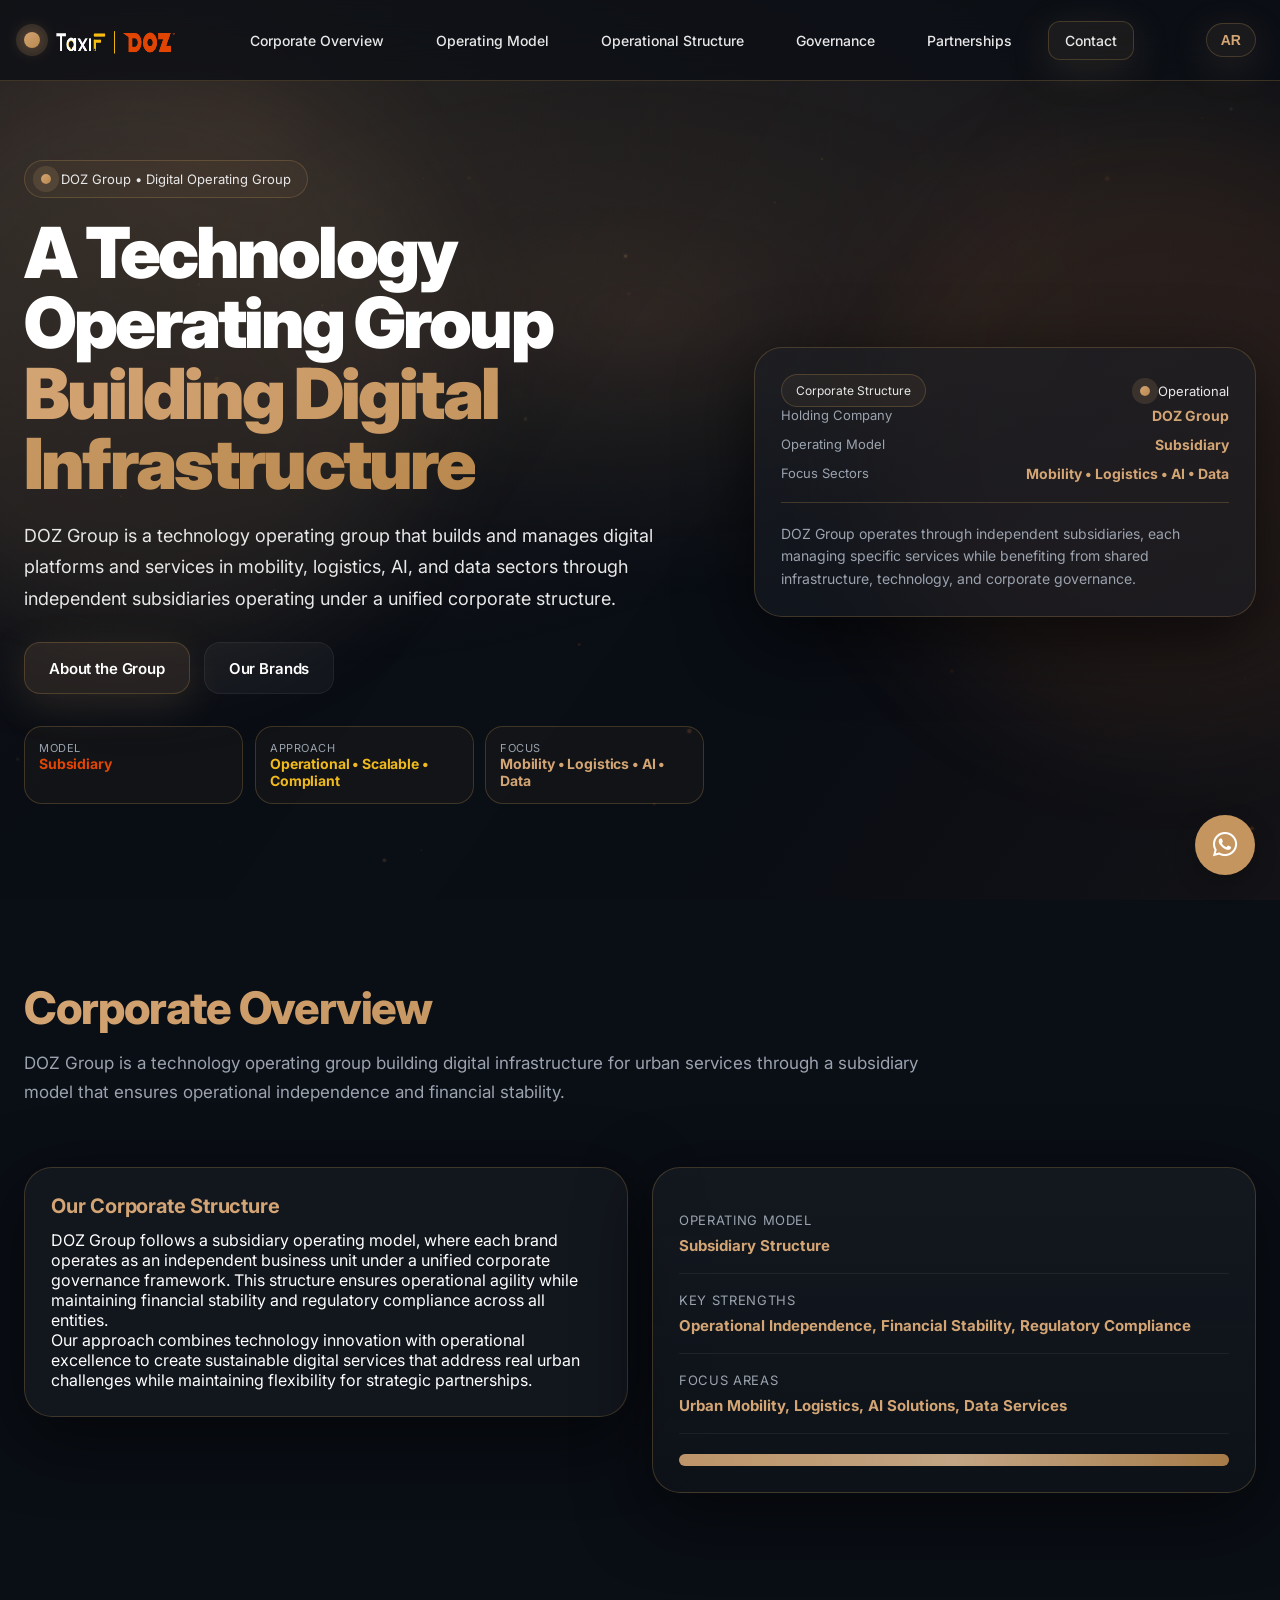
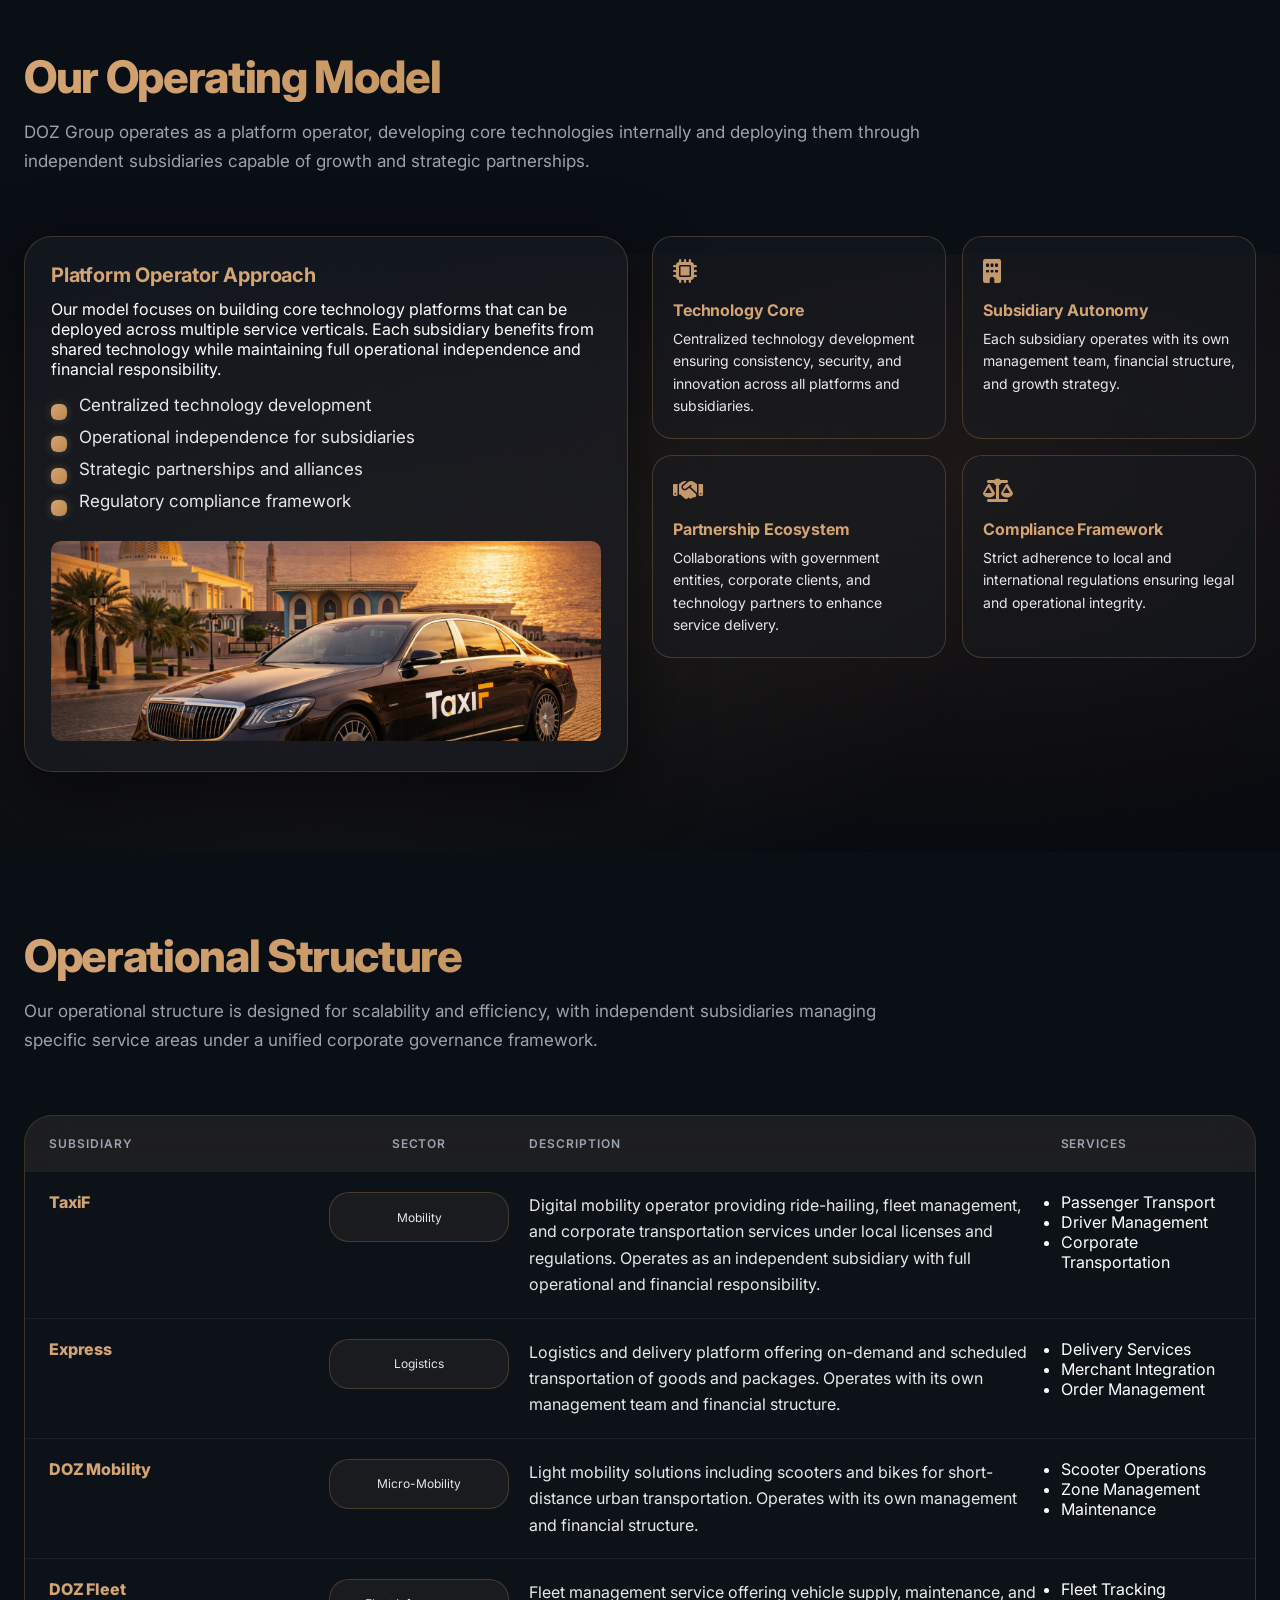
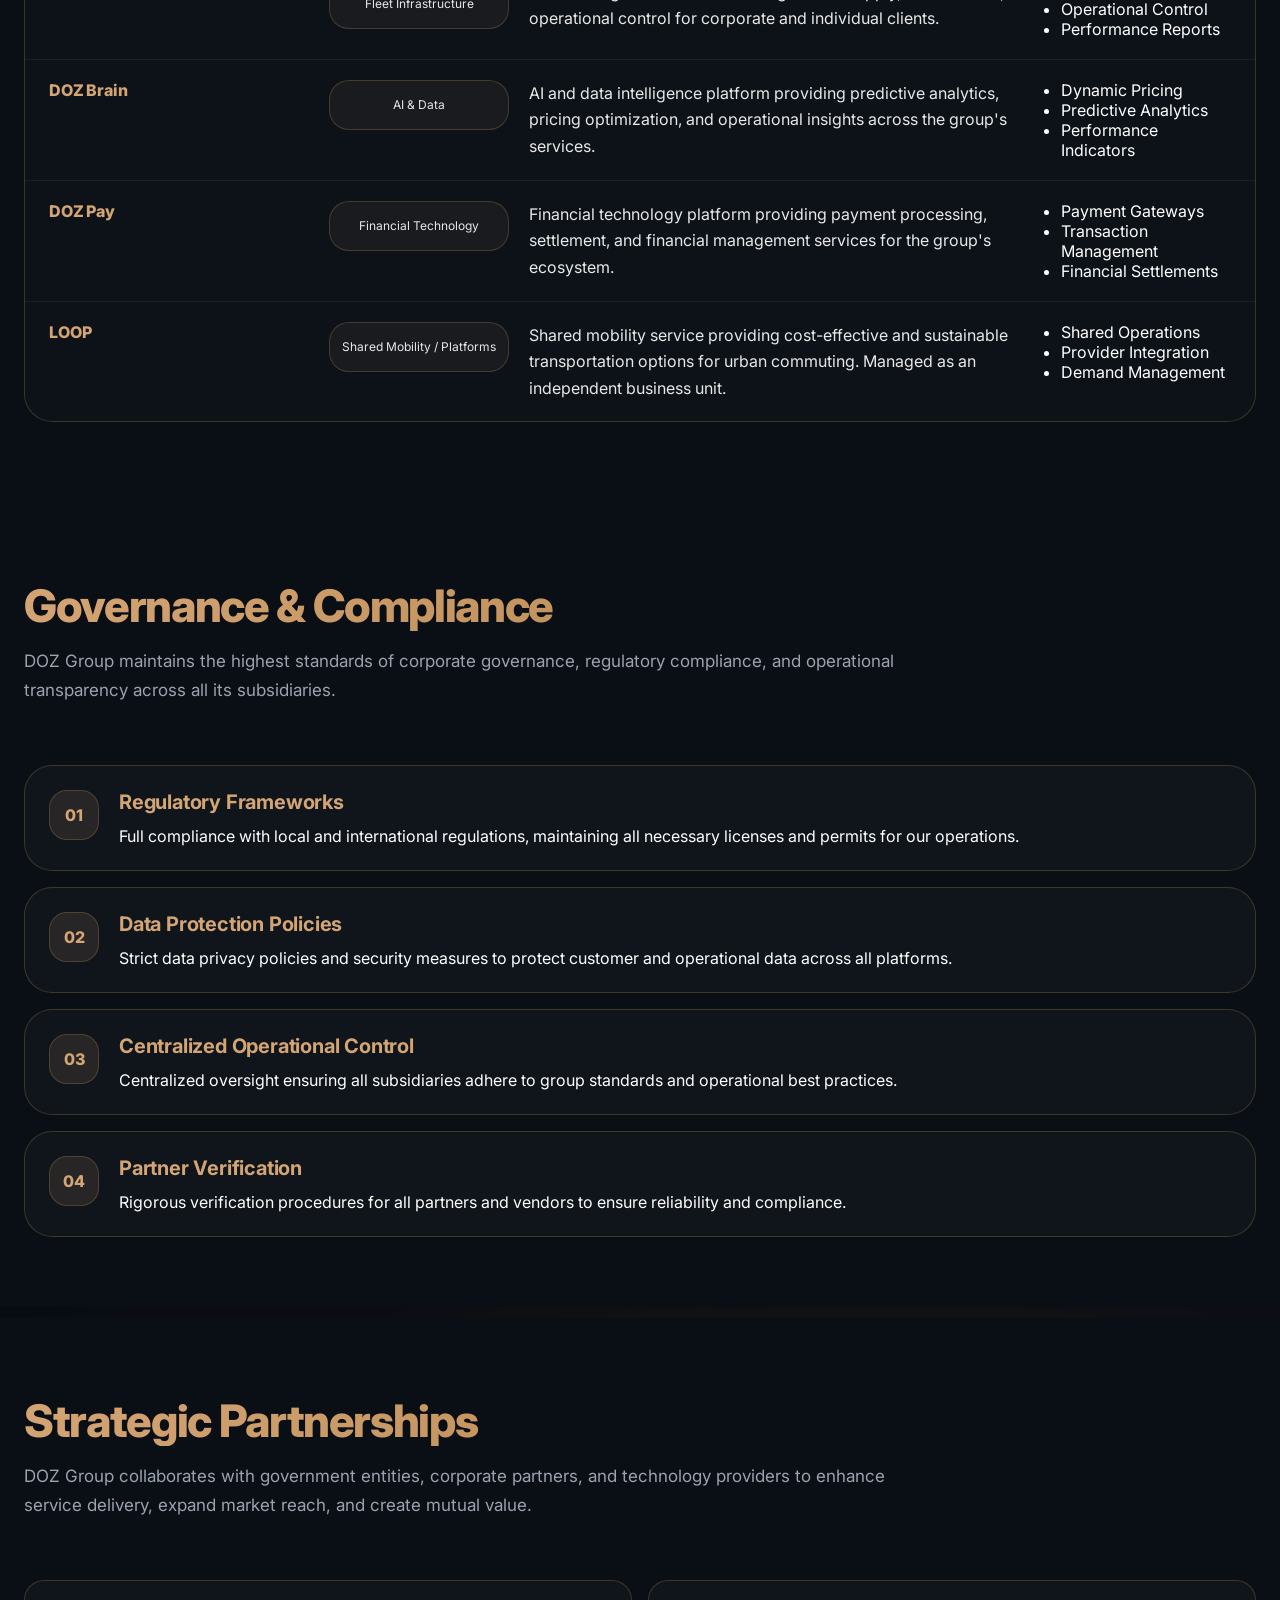
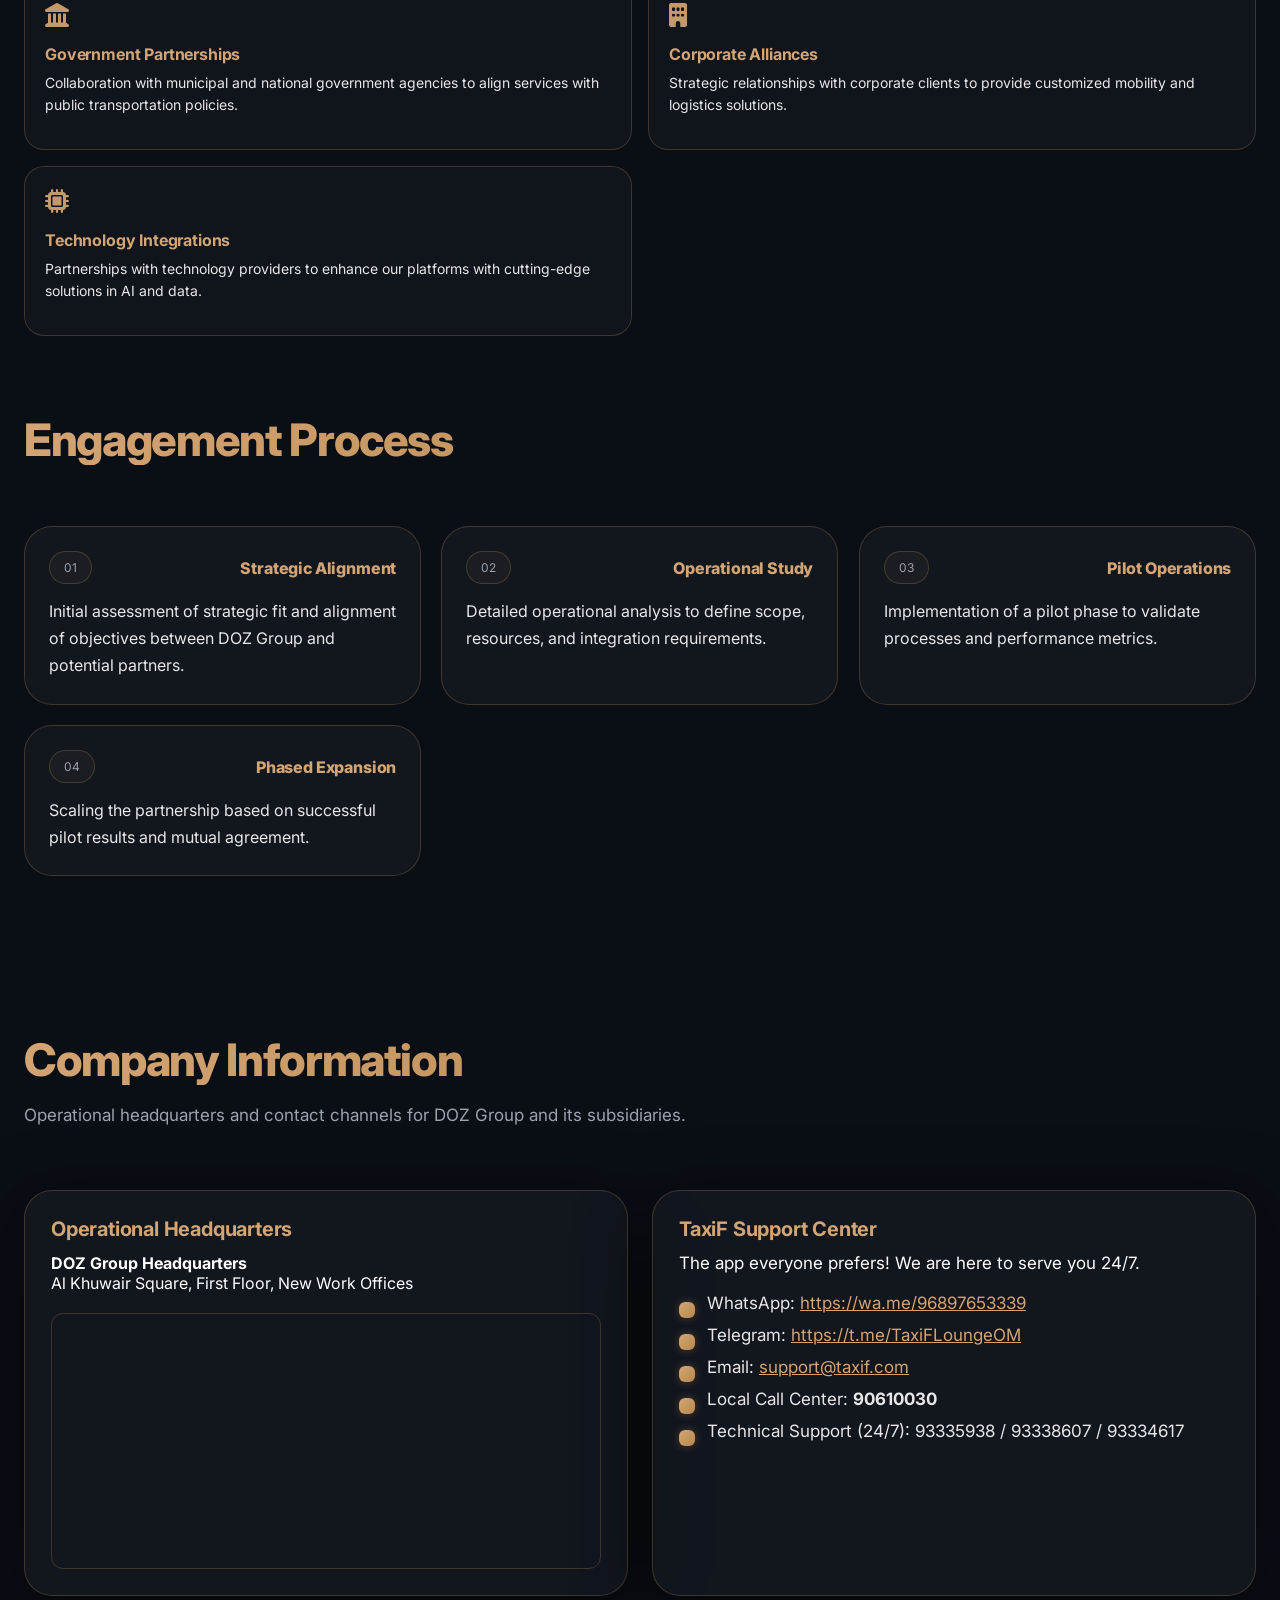
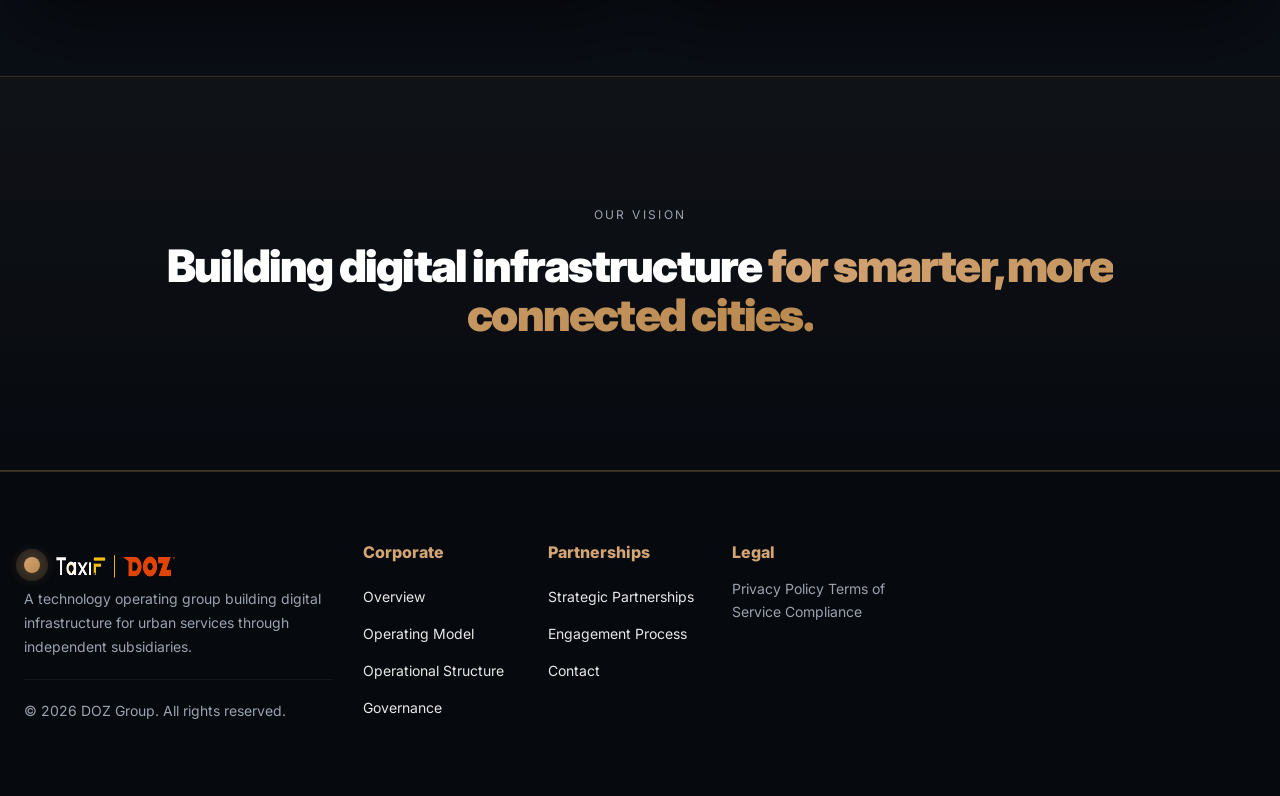
==== commit f653ca97: "Refactor language system to use innerHTML for proper HTML rendering" ====
--- a/index.html
+++ b/index.html
@@ -1,11 +1,12 @@
 <!doctype html>
-<html lang="en" dir="ltr">
+<html lang="ar" dir="rtl">
 
 <head>
   <meta charset="utf-8" />
   <meta name="viewport" content="width=device-width, initial-scale=1" />
   <meta name="theme-color" content="#0B0F14" />
-  <title data-en="DOZ Group — Digital Operating Group" data-ar="مجموعة DOZ — مجموعة تشغيل رقمية">DOZ Group — Digital Operating Group</title>
+  <title data-en="DOZ Group — Digital Operating Group" data-ar="مجموعة DOZ — مجموعة تشغيل رقمية">مجموعة DOZ — مجموعة
+    تشغيل رقمية</title>
   <meta name="description"
     data-en="DOZ Group is a technology operating group that builds and manages digital platforms and services in mobility, logistics, and data sectors."
     data-ar="مجموعة DOZ هي مجموعة تقنية تشغيلية تبني وتدير منصات وخدمات رقمية في قطاعات التنقل والخدمات والبيانات." />
@@ -21,8 +22,7 @@
   <link rel="stylesheet" href="style.css" />
 
   <!-- Primary Meta Tags -->
-  <meta name="title" data-en="DOZ Group | Technology Operating Group"
-    data-ar="مجموعة DOZ | مجموعة تقنية تشغيلية">
+  <meta name="title" data-en="DOZ Group | Technology Operating Group" data-ar="مجموعة DOZ | مجموعة تقنية تشغيلية">
   <meta name="description"
     data-en="DOZ Group operates as a holding company with independent subsidiaries in mobility, logistics, AI, and data services, following a subsidiary operating model."
     data-ar="تعمل مجموعة DOZ كشركة قابضة مع شركات تابعة مستقلة في قطاعات التنقل واللوجستيات والذكاء الاصطناعي وخدمات البيانات، وفق نموذج الشركات التابعة.">
@@ -30,7 +30,7 @@
     content="DOZ Group, technology operating group, mobility services, logistics platforms, AI data solutions, corporate group, subsidiary model, urban services, digital infrastructure, مجموعة DOZ, مجموعة تقنية تشغيلية, خدمات تنقل, منصات لوجستية, حلول ذكاء اصطناعي, مجموعة شركات, نموذج الشركات التابعة, خدمات حضرية, بنية رقمية">
   <meta name="author" content="DOZ Group">
   <meta name="robots" content="index, follow">
-  <meta name="language" content="English">
+  <meta name="language" content="Arabic">
   <meta name="revisit-after" content="7 days">
   <link rel="icon" type="image/x-icon" href="images/favicon.png">
 
@@ -48,15 +48,6 @@
     data-ar="مجموعة شركات تدير منصات وخدمات رقمية في قطاعات التنقل واللوجستيات والبيانات وفق نموذج الشركات التابعة.">
   <meta property="og:image" content="https://yourdomain.com/assets/images/og-cover.jpg">
 
-  <!-- Twitter -->
-  <meta property="twitter:card" content="summary_large_image">
-  <meta property="twitter:url" content="https://yourdomain.com/">
-  <meta property="twitter:title" data-en="DOZ Group | Technology Operating Group" data-ar="مجموعة DOZ | مجموعة تقنية تشغيلية">
-  <meta property="twitter:description"
-    data-en="DOZ Group builds and manages digital infrastructure for urban services through independent operating subsidiaries."
-    data-ar="تبني مجموعة DOZ وتدير البنية التحتية الرقمية للخدمات الحضرية من خلال شركات تابعة مستقلة.">
-  <meta property="twitter:image" content="https://yourdomain.com/assets/images/og-cover.jpg">
-
   <!-- Theme Color -->
   <meta name="theme-color" content="#0F172A">
 
@@ -65,6 +56,13 @@
 </head>
 
 <body>
+  <a href="https://wa.me/201234567890" 
+   class="whatsapp-float" 
+   target="_blank" 
+   aria-label="WhatsApp">
+  <i class="fab fa-whatsapp"></i>
+</a>
+
   <!-- Ambient gradient / particles canvas -->
   <canvas id="bg" aria-hidden="true"></canvas>
 
@@ -73,23 +71,22 @@
       <a class="brand" href="index.html" aria-label="DOZ Group Home"
         style="display: flex; justify-content: center; align-items: center;">
         <span class="brand__mark"></span>
-        <img src="images/logo.png" alt="" style="width: 130px; height: 45px;">
+        <img src="images/logo.png" alt="DOZ Group Logo" style="width: 130px; height: 45px;">
       </a>
 
       <nav class="nav" aria-label="Primary">
-        <a href="#overview" data-en="Corporate Overview" data-ar="نظرة عامة عن المجموعة">Corporate Overview</a>
-        <a href="#role" data-en="Operating Model" data-ar="نموذج التشغيل">Operating Model</a>
-        <a href="#structure" data-en="Operational Structure" data-ar="الهيكل التشغيلي">Operational Structure</a>
-        <a href="#sectors" data-en="Sectors" data-ar="القطاعات">Sectors</a>
-        <a href="#brands" data-en="Our Brands" data-ar="علاماتنا التجارية">Our Brands</a>
-        <a href="#partnerships" data-en="Partnerships" data-ar="الشراكات">Partnerships</a>
-        <a href="#contact" class="nav__cta" data-en="Contact" data-ar="تواصل معنا">Contact</a>
+        <a href="#overview" data-en="Corporate Overview" data-ar="نظرة عامة">نظرة عامة</a>
+        <a href="#role" data-en="Operating Model" data-ar="نموذج التشغيل">نموذج التشغيل</a>
+        <a href="#structure" data-en="Operational Structure" data-ar="الهيكل التشغيلي">الهيكل التشغيلي</a>
+        <a href="#governance" data-en="Governance" data-ar="الحوكمة">الحوكمة</a>
+        <a href="#partnerships" data-en="Partnerships" data-ar="الشراكات">الشراكات</a>
+        <a href="#contact" class="nav__cta" data-en="Contact" data-ar="تواصل معنا">تواصل معنا</a>
       </nav>
 
       <!-- Language Switcher -->
       <div class="lang-switcher">
         <button id="lang-toggle" class="lang-toggle-btn" aria-label="Toggle language">
-          <span class="lang-text" data-en="AR" data-ar="EN">AR</span>
+          <span class="lang-text">EN</span>
         </button>
       </div>
 
@@ -112,43 +109,47 @@
         <div class="hero__copy reveal">
           <div class="pill">
             <span class="dot"></span>
-            <span data-en="DOZ Group • Digital Operating Group"
-              data-ar="مجموعة DOZ • مجموعة تشغيل رقمية">DOZ Group • Digital Operating Group</span>
+            <span data-en="DOZ Group • Digital Operating Group" data-ar="مجموعة DOZ • مجموعة تشغيل رقمية">مجموعة DOZ •
+              مجموعة تشغيل رقمية</span>
           </div>
 
           <h1 class="h1">
-            <span data-en="A Technology Operating Group" data-ar="مجموعة تقنية تشغيلية">A Technology Operating Group</span>
-            <span class="accent" data-en="Building Digital Infrastructure" data-ar="تبني البنية الرقمية">Building Digital Infrastructure</span>
+            <span data-en="A Technology Operating Group" data-ar="مجموعة تقنية تشغيلية">مجموعة تقنية تشغيلية</span>
+            <span class="accent" data-en="Building Digital Infrastructure" data-ar="تبني البنية الرقمية">تبني البنية
+              الرقمية</span>
           </h1>
 
           <p class="lead"
             data-en="DOZ Group is a technology operating group that builds and manages digital platforms and services in mobility, logistics, AI, and data sectors through independent subsidiaries operating under a unified corporate structure."
             data-ar="مجموعة DOZ هي مجموعة تقنية تشغيلية تبني وتدير منصات وخدمات رقمية في قطاعات التنقل واللوجستيات والذكاء الاصطناعي والبيانات من خلال شركات تابعة مستقلة تعمل تحت هيكل مؤسسي موحد.">
-
           </p>
 
           <div class="hero__actions">
             <a class="btn btn--primary" href="#overview">
-              <span data-en="About the Group" data-ar="عن المجموعة">About the Group</span>
+              <span data-en="About the Group" data-ar="عن المجموعة">عن المجموعة</span>
               <span class="btn__shine" aria-hidden="true"></span>
             </a>
-            <a class="btn btn--ghost" href="#brands">
-              <span data-en="Our Brands" data-ar="علاماتنا التجارية">Our Brands</span>
+            <a class="btn btn--ghost" href="#structure">
+              <span data-en="Our Brands" data-ar="شركاتنا">شركاتنا</span>
             </a>
           </div>
 
           <div class="hero__signals">
             <div class="signal">
-              <div class="signal__k" data-en="Model" data-ar="النموذج">Model</div>
-              <div class="signal__v" style="color: #E34603;" data-en="Subsidiary" data-ar="شركات تابعة">Subsidiary</div>
+              <div class="signal__k" data-en="Model" data-ar="النموذج">النموذج</div>
+              <div class="signal__v" style="color: #E34603;" data-en="Subsidiary" data-ar="شركات تابعة">شركات تابعة
+              </div>
             </div>
             <div class="signal">
-              <div class="signal__k" data-en="Approach" data-ar="المنهج">Approach</div>
-              <div class="signal__v" style="color: #F0BA1C;" data-en="Operational • Scalable • Compliant" data-ar="تشغيلي • قابل للتوسع • متوافق">Operational • Scalable • Compliant</div>
+              <div class="signal__k" data-en="Approach" data-ar="المنهج">المنهج</div>
+              <div class="signal__v" style="color: #F0BA1C;" data-en="Operational • Scalable • Compliant"
+                data-ar="تشغيلي • قابل للتوسع • متوافق">تشغيلي • قابل للتوسع • متوافق</div>
             </div>
             <div class="signal">
-              <div class="signal__k" data-en="Focus" data-ar="التركيز">Focus</div>
-              <div class="signal__v" data-en="Mobility • Logistics • AI • Data" data-ar="التنقل • اللوجستيات • الذكاء الاصطناعي • البيانات">Mobility • Logistics • AI • Data</div>
+              <div class="signal__k" data-en="Focus" data-ar="التركيز">التركيز</div>
+              <div class="signal__v" data-en="Mobility • Logistics • AI • Data"
+                data-ar="التنقل • اللوجستيات • الذكاء الاصطناعي • البيانات">التنقل • اللوجستيات • الذكاء الاصطناعي •
+                البيانات</div>
             </div>
           </div>
         </div>
@@ -156,25 +157,27 @@
         <div class="hero__panel reveal" data-delay="120">
           <div class="glass card card--hero">
             <div class="card__top">
-              <div class="chip" data-en="Corporate Structure" data-ar="الهيكل المؤسسي">Corporate Structure</div>
+              <div class="chip" data-en="Corporate Structure" data-ar="الهيكل المؤسسي">الهيكل المؤسسي</div>
               <div class="status">
                 <span class="status__dot"></span>
-                <span data-en="Operational" data-ar="تشغيلي">Operational</span>
+                <span data-en="Operational" data-ar="تشغيلي">تشغيلي</span>
               </div>
             </div>
 
             <div class="stack">
               <div class="stack__row">
-                <div class="stack__label" data-en="Holding Company" data-ar="الشركة القابضة">Holding Company</div>
-                <div class="stack__value" data-en="DOZ Group" data-ar="مجموعة DOZ">DOZ Group</div>
+                <div class="stack__label" data-en="Holding Company" data-ar="الشركة القابضة">الشركة القابضة</div>
+                <div class="stack__value" data-en="DOZ Group" data-ar="مجموعة DOZ">مجموعة DOZ</div>
               </div>
               <div class="stack__row">
-                <div class="stack__label" data-en="Operating Model" data-ar="نموذج التشغيل">Operating Model</div>
-                <div class="stack__value" data-en="Subsidiary" data-ar="شركات تابعة">Subsidiary</div>
+                <div class="stack__label" data-en="Operating Model" data-ar="نموذج التشغيل">نموذج التشغيل</div>
+                <div class="stack__value" data-en="Subsidiary" data-ar="شركات تابعة">شركات تابعة</div>
               </div>
               <div class="stack__row">
-                <div class="stack__label" data-en="Focus Sectors" data-ar="قطاعات التركيز">Focus Sectors</div>
-                <div class="stack__value" data-en="Mobility • Logistics • AI • Data" data-ar="التنقل • اللوجستيات • الذكاء الاصطناعي • البيانات">Mobility • Logistics • AI • Data</div>
+                <div class="stack__label" data-en="Focus Sectors" data-ar="قطاعات التركيز">قطاعات التركيز</div>
+                <div class="stack__value" data-en="Mobility • Logistics • AI • Data"
+                  data-ar="التنقل • اللوجستيات • الذكاء الاصطناعي • البيانات">التنقل • اللوجستيات • الذكاء الاصطناعي •
+                  البيانات</div>
               </div>
             </div>
 
@@ -183,7 +186,6 @@
             <p class="small muted"
               data-en="DOZ Group operates through independent subsidiaries, each managing specific services while benefiting from shared infrastructure, technology, and corporate governance."
               data-ar="تعمل مجموعة DOZ من خلال شركات تابعة مستقلة، كل منها تدير خدمات محددة مع الاستفادة من البنية التحتية والتكنولوجيا والحوكمة المشتركة.">
-
             </p>
           </div>
         </div>
@@ -194,27 +196,24 @@
     <section id="overview" class="section">
       <div class="container">
         <div class="section__head reveal">
-          <h2 class="h2" data-en="Corporate Overview" data-ar="نظرة عامة عن المجموعة">Corporate Overview</h2>
+          <h2 class="h2" data-en="Corporate Overview" data-ar="نظرة عامة عن المجموعة">نظرة عامة عن المجموعة</h2>
           <p class="subhead"
             data-en="DOZ Group is a technology operating group building digital infrastructure for urban services through a subsidiary model that ensures operational independence and financial stability."
             data-ar="مجموعة DOZ هي مجموعة تقنية تشغيلية تبني بنية رقمية للخدمات الحضرية من خلال نموذج الشركات التابعة الذي يضمن الاستقلال التشغيلي والاستقرار المالي.">
-
           </p>
         </div>
 
         <div class="overview grid-2">
-          <div class="reveal">  
+          <div class="reveal">
             <div class="glass card">
-              <h3 class="h3" data-en="Our Corporate Structure" data-ar="هيكلنا المؤسسي">Our Corporate Structure</h3>
+              <h3 class="h3" data-en="Our Corporate Structure" data-ar="هيكلنا المؤسسي">هيكلنا المؤسسي</h3>
               <p class="body"
-                data-en="DOZ Group follows asubsidiary operating model, where each brand operates as an independent business unit under a unified corporate governance framework. This structure ensures operational agility while maintaining financial stability and regulatory compliance across all entities."
+                data-en="DOZ Group follows a subsidiary operating model, where each brand operates as an independent business unit under a unified corporate governance framework. This structure ensures operational agility while maintaining financial stability and regulatory compliance across all entities."
                 data-ar="تتبع مجموعة DOZ نموذج الشركات التابعة، حيث تعمل كل علامة تجارية كوحدة أعمال مستقلة تحت إطار حوكمة موحد. هذا الهيكل يضمن المرونة التشغيلية مع الحفاظ على الاستقرار المالي والامتثال التنظيمي لجميع الكيانات.">
-
               </p>
               <p class="body"
-                data-en="Our approach combinestechnology innovation withoperational excellence to create sustainable digital services that address real urban challenges while maintaining flexibility for strategic partnerships."
-                data-ar="يجمع نهجنا بينالابتكار التكنولوجي والتميز التشغيلي لإنشاء خدمات رقمية مستدامة تعالج التحديات الحضرية الحقيقية مع الحفاظ على المرونة للشراكات الاستراتيجية.">
-
+                data-en="Our approach combines technology innovation with operational excellence to create sustainable digital services that address real urban challenges while maintaining flexibility for strategic partnerships."
+                data-ar="يجمع نهجنا بين الابتكار التكنولوجي والتميز التشغيلي لإنشاء خدمات رقمية مستدامة تعالج التحديات الحضرية الحقيقية مع الحفاظ على المرونة للشراكات الاستراتيجية.">
               </p>
             </div>
           </div>
@@ -222,16 +221,21 @@
           <div class="reveal" data-delay="120">
             <div class="card card--dark">
               <div class="metric">
-                <div class="metric__k" data-en="Operating Model" data-ar="نموذج التشغيل">Operating Model</div>
-                <div class="metric__v" data-en="Subsidiary Structure" data-ar="هيكل الشركات التابعة">Subsidiary Structure</div>
+                <div class="metric__k" data-en="Operating Model" data-ar="نموذج التشغيل">نموذج التشغيل</div>
+                <div class="metric__v" data-en="Subsidiary Structure" data-ar="هيكل الشركات التابعة">هيكل الشركات
+                  التابعة</div>
               </div>
               <div class="metric">
-                <div class="metric__k" data-en="Key Strengths" data-ar="النقاط القوية">Key Strengths</div>
-                <div class="metric__v" data-en="Operational Independence, Financial Stability, Regulatory Compliance" data-ar="الاستقلال التشغيلي، الاستقرار المالي، الامتثال التنظيمي">Operational Independence, Financial Stability, Regulatory Compliance</div>
+                <div class="metric__k" data-en="Key Strengths" data-ar="النقاط القوية">النقاط القوية</div>
+                <div class="metric__v" data-en="Operational Independence, Financial Stability, Regulatory Compliance"
+                  data-ar="الاستقلال التشغيلي، الاستقرار المالي، الامتثال التنظيمي">الاستقلال التشغيلي، الاستقرار
+                  المالي، الامتثال التنظيمي</div>
               </div>
               <div class="metric">
-                <div class="metric__k" data-en="Focus Areas" data-ar="مناطق التركيز">Focus Areas</div>
-                <div class="metric__v" data-en="Urban Mobility, Logistics, AI Solutions, Data Services" data-ar="التنقل الحضري، اللوجستيات، حلول الذكاء الاصطناعي، خدمات البيانات">Urban Mobility, Logistics, AI Solutions, Data Services</div>
+                <div class="metric__k" data-en="Focus Areas" data-ar="مناطق التركيز">مناطق التركيز</div>
+                <div class="metric__v" data-en="Urban Mobility, Logistics, AI Solutions, Data Services"
+                  data-ar="التنقل الحضري، اللوجستيات، حلول الذكاء الاصطناعي، خدمات البيانات">التنقل الحضري، اللوجستيات،
+                  حلول الذكاء الاصطناعي، خدمات البيانات</div>
               </div>
 
               <div class="gradient-bar" aria-hidden="true"></div>
@@ -250,102 +254,82 @@
 
       <div class="container">
         <div class="section__head reveal">
-          <h2 class="h2" data-en="Our Operating Model" data-ar="نموذج تشغيلنا">Our Operating Model</h2>
+          <h2 class="h2" data-en="Our Operating Model" data-ar="نموذج تشغيلنا">نموذج تشغيلنا</h2>
           <p class="subhead"
             data-en="DOZ Group operates as a platform operator, developing core technologies internally and deploying them through independent subsidiaries capable of growth and strategic partnerships."
             data-ar="تعمل مجموعة DOZ كمشغل لمنصات، حيث يتم تطوير التقنيات الأساسية داخلياً وتشغيلها من خلال شركات تابعة مستقلة قادرة على النمو والشراكات الاستراتيجية.">
-
           </p>
         </div>
 
         <div class="role grid-2">
           <div class="reveal">
             <div class="glass card">
-              <h3 class="h3" data-en="Platform Operator Approach" data-ar="نهج مشغل المنصات">Platform Operator Approach</h3>
+              <h3 class="h3" data-en="Platform Operator Approach" data-ar="نهج مشغل المنصات">نهج مشغل المنصات</h3>
               <p class="body"
                 data-en="Our model focuses on building core technology platforms that can be deployed across multiple service verticals. Each subsidiary benefits from shared technology while maintaining full operational independence and financial responsibility."
                 data-ar="يركز نموذجنا على بناء منصات تكنولوجية أساسية يمكن نشرها عبر عدة قطاعات خدمية. تستفيد كل شركة تابعة من التكنولوجيا المشتركة مع الحفاظ على الاستقلال التشغيلي الكامل والمسؤولية المالية.">
-
               </p>
               <ul class="checklist">
-                <li><span data-en="Centralized technology development" data-ar="تطوير تكنولوجي مركزي">Centralized technology development</span></li>
-                <li><span data-en="Operational independence for subsidiaries" data-ar="الاستقلال التشغيلي للشركات التابعة">Operational independence for subsidiaries</span></li>
-                <li><span data-en="Strategic partnerships and alliances" data-ar="الشراكات والاستراتيجيات التحالفية">Strategic partnerships and alliances</span></li>
-                <li><span data-en="Regulatory compliance framework" data-ar="إطار الامتثال التنظيمي">Regulatory compliance framework</span></li>
+                <li><span data-en="Centralized technology development" data-ar="تطوير تكنولوجي مركزي">تطوير تكنولوجي
+                    مركزي</span></li>
+                <li><span data-en="Operational independence for subsidiaries"
+                    data-ar="الاستقلال التشغيلي للشركات التابعة">الاستقلال التشغيلي للشركات التابعة</span></li>
+                <li><span data-en="Strategic partnerships and alliances"
+                    data-ar="الشراكات والاستراتيجيات التحالفية">الشراكات والاستراتيجيات التحالفية</span></li>
+                <li><span data-en="Regulatory compliance framework" data-ar="إطار الامتثال التنظيمي">إطار الامتثال
+                    التنظيمي</span></li>
               </ul>
-              <img src="images/overview-img.png" alt=""
+              <img src="images/overview-img.png" alt="Operating Model Diagram"
                 style="width: 100%; height: 200px; margin-top: 30px; object-fit: cover; border-radius: 10px;">
             </div>
           </div>
 
           <div class="reveal" data-delay="120">
             <div class="feature-grid">
-              <!-- Technology Development -->
               <article class="feature glass" tabindex="0">
                 <div class="feature__icon" aria-hidden="true">
                   <i class="fa-solid fa-microchip"></i>
                 </div>
-                <h4 class="feature__title" data-en="Technology Core" data-ar="النواة التكنولوجية">Technology Core</h4>
+                <h4 class="feature__title" data-en="Technology Core" data-ar="النواة التكنولوجية">النواة التكنولوجية
+                </h4>
                 <p class="feature__desc"
                   data-en="Centralized technology development ensuring consistency, security, and innovation across all platforms and subsidiaries."
                   data-ar="تطوير تكنولوجي مركزي يضمن الاتساق والأمان والابتكار عبر جميع المنصات والشركات التابعة.">
-
                 </p>
-                <div class="feature__more">
-                  <p data-en="Shared infrastructure with customizable solutions for each subsidiary's specific needs."
-                    data-ar="بنية تحتية مشتركة مع حلول قابلة للتخصيص لاحتياجات كل شركة تابعة.">Shared infrastructure with customizable solutions for each subsidiary's specific needs.</p>
-                </div>
               </article>
 
-              <!-- Operational Independence -->
               <article class="feature glass" tabindex="0">
                 <div class="feature__icon" aria-hidden="true">
                   <i class="fa-solid fa-building"></i>
                 </div>
-                <h4 class="feature__title" data-en="Subsidiary Autonomy" data-ar="استقلال الشركات التابعة">Subsidiary Autonomy</h4>
+                <h4 class="feature__title" data-en="Subsidiary Autonomy" data-ar="استقلال الشركات التابعة">استقلال
+                  الشركات التابعة</h4>
                 <p class="feature__desc"
-                  data-en="Each subsidiary operates with its own management team, financial structure, and growth strategy while benefiting from group synergies."
-                  data-ar="تعمل كل شركة تابعة بفريق إداري خاص، هيكل مالي، واستراتيجية نمو خاصة مع الاستفادة من التآزر داخل المجموعة.">
-
+                  data-en="Each subsidiary operates with its own management team, financial structure, and growth strategy."
+                  data-ar="تعمل كل شركة تابعة بفريق إداري خاص، هيكل مالي، واستراتيجية نمو خاصة.">
                 </p>
-                <div class="feature__more">
-                  <p data-en="Independent decision-making with group-level support and oversight."
-                    data-ar="اتخاذ قرارات مستقلة مع دعم وإشراف على مستوى المجموعة.">Independent decision-making with group-level support and oversight.</p>
-                </div>
               </article>
 
-              <!-- Strategic Partnerships -->
               <article class="feature glass" tabindex="0">
                 <div class="feature__icon" aria-hidden="true">
                   <i class="fa-solid fa-handshake"></i>
                 </div>
-                <h4 class="feature__title" data-en="Partnership Ecosystem" data-ar="نظام الشراكات">Partnership Ecosystem</h4>
+                <h4 class="feature__title" data-en="Partnership Ecosystem" data-ar="نظام الشراكات">نظام الشراكات</h4>
                 <p class="feature__desc"
-                  data-en="Collaborations with government entities, corporate clients, and technology partners to enhance service delivery and market reach."
-                  data-ar="تعاون مع كيانات حكومية وعملاء من الشركات وشركاء تكنولوجيا لتعزيز تقديم الخدمات ووصول السوق.">
-
+                  data-en="Collaborations with government entities, corporate clients, and technology partners to enhance service delivery."
+                  data-ar="تعاون مع كيانات حكومية وعملاء من الشركات وشركاء تكنولوجيا لتعزيز تقديم الخدمات.">
                 </p>
-                <div class="feature__more">
-                  <p data-en="Joint ventures, technology integrations, and market expansion initiatives."
-                    data-ar="مشاريع مشتركة، تكاملات تكنولوجية، ومبادرات توسع السوق.">Joint ventures, technology integrations, and market expansion initiatives.</p>
-                </div>
               </article>
 
-              <!-- Regulatory Compliance -->
               <article class="feature glass" tabindex="0">
                 <div class="feature__icon" aria-hidden="true">
                   <i class="fa-solid fa-scale-balanced"></i>
                 </div>
-                <h4 class="feature__title" data-en="Compliance Framework" data-ar="إطار الامتثال">Compliance Framework</h4>
+                <h4 class="feature__title" data-en="Compliance Framework" data-ar="إطار الامتثال">إطار الامتثال</h4>
                 <p class="feature__desc"
-                  data-en="Strict adherence to local and international regulations ensuring legal and operational integrity across all subsidiaries."
-                  data-ar="الالتزام الصارم باللوائح المحلية والدولية لضمان السلامة القانونية والتشغيلية عبر جميع الشركات التابعة.">
-
+                  data-en="Strict adherence to local and international regulations ensuring legal and operational integrity."
+                  data-ar="الالتزام الصارم باللوائح المحلية والدولية لضمان السلامة القانونية والتشغيلية.">
                 </p>
-                <div class="feature__more">
-                  <p data-en="Regular audits, license management, and compliance training programs."
-                    data-ar="تدقيقات منتظمة، إدارة التراخيص، وبرامج تدريب على الامتثال.">Regular audits, license management, and compliance training programs.</p>
-                </div>
               </article>
             </div>
           </div>
@@ -353,195 +337,207 @@
       </div>
     </section>
 
-    <!-- 4) OPERATIONAL STRUCTURE -->
+    <!-- 4) OPERATIONAL STRUCTURE (Updated Content & Order) -->
     <section id="structure" class="section">
       <div class="container">
         <div class="section__head reveal">
-          <h2 class="h2" data-en="Operational Structure" data-ar="الهيكل التشغيلي">Operational Structure</h2>
+          <h2 class="h2" data-en="Operational Structure" data-ar="الهيكل التشغيلي">الهيكل التشغيلي</h2>
           <p class="subhead"
             data-en="Our operational structure is designed for scalability and efficiency, with independent subsidiaries managing specific service areas under a unified corporate governance framework."
             data-ar="تم تصميم هيكلنا التشغيلي للقابلية للتوسع والكفاءة، حيث تدير الشركات التابعة المستقلة مناطق خدمات محددة تحت إطار حوكمة موحد.">
-
           </p>
         </div>
 
         <div class="table reveal">
           <div class="table__row table__head">
-            <div data-en="Subsidiary" data-ar="الشركة التابعة">Subsidiary</div>
-            <div data-en="Sector" data-ar="القطاع">Sector</div>
-            <div data-en="Description" data-ar="الوصف">Description</div>
-          </div>
-
+            <div data-en="Subsidiary" data-ar="الشركة التابعة">الشركة التابعة</div>
+            <div data-en="Sector" data-ar="القطاع" style="text-align: center;">القطاع</div>
+            <div data-en="Description" data-ar="الوصف">الوصف</div>
+            <div data-en="Services" data-ar="الخدمات">الخدمات</div>
+          </div>
+
+          <!-- 1. TaxiF -->
           <div class="table__row">
-            <div class="table__title" data-en="TaxiF" data-ar="تاكسي إف">TaxiF</div>
-            <img src="images/TaxiF-Ride.png" alt="" style="width: 100px;">
+            <div class="table__title" data-en="TaxiF" data-ar="تاكسي إف">تاكسي إف</div>
+            <div class="table__tag">Mobility</div>
             <div class="table__desc"
               data-en="Digital mobility operator providing ride-hailing, fleet management, and corporate transportation services under local licenses and regulations. Operates as an independent subsidiary with full operational and financial responsibility."
-              data-ar="مشغل تنقل رقمي يوفر خدمات طلب الركوب وإدارة الأساطيل وخدمات النقل المؤسسي بموجب التراخيص المحلية والأنظمة المعتمدة. تعمل كشركة تابعة مستقلة مع المسؤولية التشغيلية والمالية الكاملة.">
-
-            </div>
-          </div>
-
+              data-ar="شركة تشغيل تنقل رقمي مسؤولة عن نقل الركاب وإدارة الأساطيل وحلول النقل للأفراد والجهات ضمن الأطر التنظيمية المعتمدة.">
+            </div>
+            <ul>
+              <li data-en="Passenger Transport" data-ar="نقل الركاب">نقل الركاب</li>
+              <li data-en="Driver Management" data-ar="إدارة السائقين">إدارة السائقين</li>
+              <li data-en="Corporate Transportation" data-ar="النقل المؤسسي">النقل المؤسسي</li>
+            </ul>
+          </div>
+
+          <!-- 2. Express -->
           <div class="table__row">
-            <div class="table__title" data-en="Express" data-ar="إكسبرس">Express</div>
-            <img src="images/TaxiF-Express.png" alt="" style="width: 100px; border-radius: 2px;">
+            <div class="table__title" data-en="Express" data-ar="إكسبرس">إكسبرس</div>
+            <div class="table__tag">Logistics</div>
             <div class="table__desc"
-              data-en="Logistics and delivery platform offering on-demand and scheduled transportation of goods and packages. Operates with its own management team and financial structure while leveraging group technology and infrastructure."
-              data-ar="منصة لوجستية وتوصيل تقدم خدمات نقل البضائع والطرد عند الطلب أو حسب الجدول. تعمل بفريق إداري خاص وهيكل مالي مع الاستفادة من تكنولوجيا وبنية المجموعة التحتية.">
-
-            </div>
-          </div>
-
+              data-en="Logistics and delivery platform offering on-demand and scheduled transportation of goods and packages. Operates with its own management team and financial structure."
+              data-ar="وحدة تشغيل لوجستية تقدم خدمات التوصيل وتمكّن التجار من استقبال الطلبات وإدارتها وربطها مع شبكة التوصيل.">
+            </div>
+            <ul>
+              <li data-en="Delivery Services" data-ar="التوصيل">التوصيل</li>
+              <li data-en="Merchant Integration" data-ar="ربط التجار">ربط التجار</li>
+              <li data-en="Order Management" data-ar="إدارة الطلبات">إدارة الطلبات</li>
+            </ul>
+          </div>
+
+          <!-- 3. DOZ Mobility -->
           <div class="table__row">
-            <div class="table__title" data-en="LOOP" data-ar="لوب">LOOP</div>
-            <img src="images/loop.png" alt="" style="width: 100px; border-radius: 2px;">
+            <div class="table__title" data-en="DOZ Mobility" data-ar="دوز للتنقل">دوز للتنقل</div>
+            <div class="table__tag">Micro-Mobility</div>
             <div class="table__desc"
-              data-en="Shared mobility service providing cost-effective and sustainable transportation options for urban commuting. Managed as an independent business unit with its own growth strategy and operational plan."
-              data-ar="خدمة تنقل مشترك تقدم خيارات نقل اقتصادية ومستدامة للتنقل الحضري. تدار كوحدة أعمال مستقلة مع استراتيجية نمو وخطة تشغيلية خاصة.">
-
-            </div>
-          </div>
-
+              data-en="Light mobility solutions including scooters and bikes for short-distance urban transportation. Operates with its own management and financial structure."
+              data-ar="تشغيل التنقل الخفيف داخل المناطق الحضرية وإدارة نقاط الانتشار والصيانة.">
+            </div>
+            <ul>
+              <li data-en="Scooter Operations" data-ar="تشغيل السكوترات">تشغيل السكوترات</li>
+              <li data-en="Zone Management" data-ar="إدارة المناطق">إدارة المناطق</li>
+              <li data-en="Maintenance" data-ar="الصيانة">الصيانة</li>
+            </ul>
+          </div>
+
+          <!-- 4. DOZ Fleet -->
           <div class="table__row">
-            <div class="table__title" data-en="DOZ Mobility" data-ar="دوز للتنقل">DOZ Mobility</div>
-            <img src="images/TaxiF-Express.png" alt="" style="width: 100px; border-radius: 2px;">
+            <div class="table__title" data-en="DOZ Fleet" data-ar="أسطول دوز">أسطول دوز</div>
+            <div class="table__tag">Fleet Infrastructure</div>
             <div class="table__desc"
-              data-en="Light mobility solutions including scooters and bikes for short-distance urban transportation. Operates with its own management and financial structure while benefiting from group resources."
-              data-ar="حلول تنقل خفيف تشمل الدراجات البخارية والدراجات الهوائية للتنقل الحضري لمسافات قصيرة. تعمل بإدارتها الخاصة وهيكلها المالي مع الاستفادة من موارد المجموعة.">
-
-            </div>
-          </div>
-
+              data-en="Fleet management service offering vehicle supply, maintenance, and operational control for corporate and individual clients."
+              data-ar="أنظمة أدارة وتشغيل الأساطيل والتتبع والرقابة التشغيلية.">
+            </div>
+            <ul>
+              <li data-en="Fleet Tracking" data-ar="تتبع الأساطيل">تتبع الأساطيل</li>
+              <li data-en="Operational Control" data-ar="الرقابة التشغيلية">الرقابة التشغيلية</li>
+              <li data-en="Performance Reports" data-ar="تقارير الأداء">تقارير الأداء</li>
+            </ul>
+          </div>
+
+          <!-- 5. DOZ Brain -->
           <div class="table__row">
-            <div class="table__title" data-en="DOZ Brain" data-ar="دوز برين">DOZ Brain</div>
-            <img src="images/doz.png" alt="" style="width: 100px;">
+            <div class="table__title" data-en="DOZ Brain" data-ar="دوز برين">دوز برين</div>
+            <div class="table__tag">AI & Data</div>
             <div class="table__desc"
-              data-en="AI and data intelligence platform providing predictive analytics, pricing optimization, and operational insights across the group's services. Functions as a technology service provider to other subsidiaries."
-              data-ar="منصة ذكاء اصطناعي وبيانات تقدم تحليلات تنبؤية وتحسين تسعير ورؤى تشغيلية عبر خدمات المجموعة. تعمل كمزود خدمات تكنولوجية للشركات التابعة الأخرى.">
-
-            </div>
-          </div>
-
+              data-en="AI and data intelligence platform providing predictive analytics, pricing optimization, and operational insights across the group's services."
+              data-ar="أنظمة تحليل وتسعير وذكاء تشغيلي لدعم اتخاذ القرار وتحسين الأداء.">
+            </div>
+            <ul>
+              <li data-en="Dynamic Pricing" data-ar="التسعير الديناميكي">التسعير الديناميكي</li>
+              <li data-en="Predictive Analytics" data-ar="التحليلات التنبؤية">التحليلات التنبؤية</li>
+              <li data-en="Performance Indicators" data-ar="مؤشرات الأداء">مؤشرات الأداء</li>
+            </ul>
+          </div>
+
+          <!-- 6. DOZ Pay -->
           <div class="table__row">
-            <div class="table__title" data-en="DOZ Fleet" data-ar="أسطول دوز">DOZ Fleet</div>
-            <img src="images/doz.png" alt="" style="width: 100px;">
+            <div class="table__title" data-en="DOZ Pay" data-ar="دوز باي">دوز باي</div>
+            <div class="table__tag">Financial Technology</div>
             <div class="table__desc"
-              data-en="Fleet management service offering vehicle supply, maintenance, and operational control for corporate and individual clients. Operates as a standalone business unit serving both internal and external customers."
-              data-ar="خدمة إدارة أساطيل تقدم توريد المركبات والصيانة والتحكم التشغيلي للعملاء من الشركات والأفراد. تعمل كوحدة أعمال مستقلة تخدم العملاء الداخليين والخارجيين.">
-
-            </div>
-          </div>
-
+              data-en="Financial technology platform providing payment processing, settlement, and financial management services for the group's ecosystem."
+              data-ar="بنية مالية رقمية لتمكين المدفوعات والمعاملات داخل المنظومة.">
+            </div>
+            <ul>
+              <li data-en="Payment Gateways" data-ar="بوابات الدفع">بوابات الدفع</li>
+              <li data-en="Transaction Management" data-ar="إدارة المعاملات">إدارة المعاملات</li>
+              <li data-en="Financial Settlements" data-ar="التسويات المالية">التسويات المالية</li>
+            </ul>
+          </div>
+
+          <!-- 7. Loop -->
           <div class="table__row">
-            <div class="table__title" data-en="DOZ Pay" data-ar="دوز باي">DOZ Pay</div>
-            <img src="images/doz.png" alt="" style="width: 100px;">
+            <div class="table__title" data-en="LOOP" data-ar="لوب">لوب</div>
+            <div class="table__tag">Shared Mobility / Platforms</div>
             <div class="table__desc"
-              data-en="Financial technology platform providing payment processing, settlement, and financial management services for the group's ecosystem. Functions as a regulated financial service provider."
-              data-ar="منصة تكنولوجيا مالية تقدم خدمات معالجة الدفعات والتسوية والإدارة المالية لنظام المجموعة البيئي. تعمل كمزود خدمات مالية مرخص.">
-
-            </div>
+              data-en="Shared mobility service providing cost-effective and sustainable transportation options for urban commuting. Managed as an independent business unit."
+              data-ar="وحدة منصات تهدف إلى تشغيل حلول النقل التشاركي والتكامل مع مزودي الخدمة.">
+            </div>
+            <ul>
+              <li data-en="Shared Operations" data-ar="تشغيل تشاركي">تشغيل تشاركي</li>
+              <li data-en="Provider Integration" data-ar="تكامل مزودين">تكامل مزودين</li>
+              <li data-en="Demand Management" data-ar="إدارة الطلب">إدارة الطلب</li>
+            </ul>
           </div>
         </div>
       </div>
     </section>
 
-    <!-- 5) SECTORS -->
-    <section id="sectors" class="section section--parallax">
+    <!-- 5) GOVERNANCE & COMPLIANCE (New Section) -->
+    <section id="governance" class="section section--parallax">
       <div class="section__parallax" data-parallax data-speed="0.22" aria-hidden="true">
         <div class="overlay-grad overlay-grad--alt"></div>
       </div>
 
       <div class="container">
         <div class="section__head reveal">
-          <h2 class="h2" data-en="Our Focus Sectors" data-ar="قطاعات تركيزنا">Our Focus Sectors</h2>
+          <h2 class="h2" data-en="Governance & Compliance" data-ar="الحوكمة والامتثال">الحوكمة والامتثال</h2>
           <p class="subhead"
-            data-en="DOZ Group operates across key sectors that form the foundation of modern urban infrastructure, each managed by specialized subsidiaries."
-            data-ar="تعمل مجموعة DOZ عبر قطاعات رئيسية تشكل أساس البنية التحتية الحضرية الحديثة، كل منها تديره شركة تابعة متخصصة.">
-
+            data-en="DOZ Group maintains the highest standards of corporate governance, regulatory compliance, and operational transparency across all its subsidiaries."
+            data-ar="تحافظ مجموعة DOZ على أعلى معايير الحوكمة المؤسسية والامتثال التنظيمي والشفافية التشغيلية عبر جميع شركاتها التابعة.">
           </p>
         </div>
 
-              <div class="feature-grid reveal">
-          <!-- Mobility -->
-          <article class="feature glass" tabindex="0">
-            <div class="feature__icon" aria-hidden="true">
-              <i class="fa-solid fa-taxi"></i>
-            </div>
-            <h4 class="feature__title" data-en="Mobility" data-ar="التنقل">Mobility</h4>
-            <p class="feature__desc"
-              data-en="Comprehensive urban mobility solutions including ride-hailing, fleet management, and shared transportation services."
-              data-ar="حلول تنقل حضرية شاملة تشمل خدمات طلب الركوب وإدارة الأساطيل وخدمات النقل المشترك.">
-            </p>
-            <div class="feature__more">
-              <p data-en="Managed by TaxiF, DOZ Mobility, and LOOP. Focused on smart urban movement."
-                data-ar="تدار بواسطة تاكسي إف، دوز للتنقل، ولوب. تركز على الحركة الحضرية الذكية.">Managed by TaxiF, DOZ Mobility, and LOOP.</p>
-            </div>
-          </article>
-
-          <!-- Logistics -->
-          <article class="feature glass" tabindex="0">
-            <div class="feature__icon" aria-hidden="true">
-              <i class="fa-solid fa-boxes-stacked"></i>
-            </div>
-            <h4 class="feature__title" data-en="Logistics" data-ar="اللوجستيات">Logistics</h4>
-            <p class="feature__desc"
-              data-en="End-to-end logistics platforms for delivery, freight management, and supply chain optimization."
-              data-ar="منصات لوجستية متكاملة للتوصيل وإدارة الشحنات وتحسين سلاسل الإمداد.">
-            </p>
-            <div class="feature__more">
-              <p data-en="Operated by Express with support from DOZ Fleet for transportation and asset needs."
-                data-ar="تدار بواسطة إكسبرس مع دعم من أسطول دوز لاحتياجات النقل والأصول.">Operated by Express with support from DOZ Fleet.</p>
-            </div>
-          </article>
-
-          <!-- AI & Data -->
-          <article class="feature glass" tabindex="0">
-            <div class="feature__icon" aria-hidden="true">
-              <i class="fa-solid fa-brain"></i>
-            </div>
-            <h4 class="feature__title" data-en="AI & Data" data-ar="الذكاء الاصطناعي والبيانات">AI & Data</h4>
-            <p class="feature__desc"
-              data-en="Advanced data analytics and AI solutions for predictive modeling and operational intelligence."
-              data-ar="حلول تحليل بيانات متقدمة وذكاء اصطناعي للنمذجة التنبؤية والذكاء التشغيلي.">
-            </p>
-            <div class="feature__more">
-              <p data-en="Provided by DOZ Brain to support all group subsidiaries with data-driven advantages."
-                data-ar="تقدمها دوز برين لدعم جميع الشركات التابعة للمجموعة بمزايا تعتمد على البيانات.">Provided by DOZ Brain for group-wide intelligence.</p>
-            </div>
-          </article>
-
-          <!-- Financial Services -->
-          <article class="feature glass" tabindex="0">
-            <div class="feature__icon" aria-hidden="true">
-              <i class="fa-solid fa-coins"></i>
-            </div>
-            <h4 class="feature__title" data-en="Financial Services" data-ar="الخدمات المالية">Financial Services</h4>
-            <p class="feature__desc"
-              data-en="Payment solutions and fintech services supporting our ecosystem of digital platforms."
-              data-ar="حلول الدفع وخدمات التكنولوجيا المالية التي تدعم نظامنا البيئي للمنصات الرقمية.">
-            </p>
-            <div class="feature__more">
-              <p data-en="Provided by DOZ Pay as a regulated financial service infrastructure for the group."
-                data-ar="تقدمها دوز باي كبنية تحتية للخدمات المالية المنظمة للمجموعة.">Provided by DOZ Pay infrastructure.</p>
-            </div>
-          </article>
+        <div class="bullets reveal">
+          <div class="bullet">
+            <div class="bullet__icon">01</div>
+            <div class="bullet__body">
+              <h3 class="h3" data-en="Regulatory Frameworks" data-ar="الأطر التنظيمية">الأطر التنظيمية</h3>
+              <p class="body"
+                data-en="Full compliance with local and international regulations, maintaining all necessary licenses and permits for our operations."
+                data-ar="الالتزام الكامل باللوائح المحلية والدولية، والحفاظ على جميع التراخيص والتصاريح اللازمة لعملياتنا.">
+              </p>
+            </div>
+          </div>
+
+          <div class="bullet" data-delay="60">
+            <div class="bullet__icon">02</div>
+            <div class="bullet__body">
+              <h3 class="h3" data-en="Data Protection Policies" data-ar="سياسات حماية البيانات">سياسات حماية البيانات
+              </h3>
+              <p class="body"
+                data-en="Strict data privacy policies and security measures to protect customer and operational data across all platforms."
+                data-ar="سياسات خصوصية بيانات صارمة وإجراءات أمنية لحماية بيانات العملاء والتشغيلية عبر جميع المنصات.">
+              </p>
+            </div>
+          </div>
+
+          <div class="bullet" data-delay="120">
+            <div class="bullet__icon">03</div>
+            <div class="bullet__body">
+              <h3 class="h3" data-en="Centralized Operational Control" data-ar="رقابة تشغيل مركزية">رقابة تشغيل مركزية
+              </h3>
+              <p class="body"
+                data-en="Centralized oversight ensuring all subsidiaries adhere to group standards and operational best practices."
+                data-ar="إشراف مركزي يضمن التزام جميع الشركات التابعة بمعايير المجموعة وأفضل الممارسات التشغيلية.">
+              </p>
+            </div>
+          </div>
+
+          <div class="bullet" data-delay="180">
+            <div class="bullet__icon">04</div>
+            <div class="bullet__body">
+              <h3 class="h3" data-en="Partner Verification" data-ar="إجراءات التحقق من الشركاء">إجراءات التحقق من
+                الشركاء</h3>
+              <p class="body"
+                data-en="Rigorous verification procedures for all partners and vendors to ensure reliability and compliance."
+                data-ar="إجراءات تحقق صارمة لجميع الشركاء والموردين لضمان المصداقية والامتثال.">
+              </p>
+            </div>
+          </div>
         </div>
       </div>
     </section>
 
-    <!-- 7) PARTNERSHIPS -->
-    <section id="partnerships" class="section section--parallax">
-      <div class="section__parallax" data-parallax data-speed="0.22" aria-hidden="true">
-        <div class="overlay-grad overlay-grad--alt"></div>
-      </div>
-
+    <!-- 6) PARTNERSHIPS (Updated with Engagement Process) -->
+    <section id="partnerships" class="section">
       <div class="container">
         <div class="section__head reveal">
-          <h2 class="h2" data-en="Strategic Partnerships" data-ar="الشراكات الاستراتيجية">Strategic Partnerships</h2>
+          <h2 class="h2" data-en="Strategic Partnerships" data-ar="الشراكات الاستراتيجية">الشراكات الاستراتيجية</h2>
           <p class="subhead"
             data-en="DOZ Group collaborates with government entities, corporate partners, and technology providers to enhance service delivery, expand market reach, and create mutual value."
             data-ar="تعمل مجموعة DOZ مع كيانات حكومية وشركاء من القطاع الخاص ومزودي التكنولوجيا لتعزيز تقديم الخدمات وتوسيع وصول السوق وخلق قيمة مشتركة.">
-
           </p>
         </div>
 
@@ -551,15 +547,11 @@
             <div class="feature__icon" aria-hidden="true">
               <i class="fa-solid fa-landmark"></i>
             </div>
-            <h4 class="feature__title" data-en="Government Partnerships" data-ar="شراكات حكومية">Government Partnerships</h4>
+            <h4 class="feature__title" data-en="Government Partnerships" data-ar="شراكات حكومية">شراكات حكومية</h4>
             <p class="feature__desc"
-              data-en="Collaboration with national agencies to align services with public transport and urban goals."
-              data-ar="تعاون مع الوكالات الوطنية لمواءمة الخدمات مع النقل العام والأهداف الحضرية.">
-            </p>
-            <div class="feature__more">
-              <p data-en="Focusing on smart city initiatives and regulatory compliance for better urban living."
-                data-ar="التركيز على مبادرات المدن الذكية والامتثال التنظيمي لحياة حضرية أفضل.">Smart city initiatives and compliance.</p>
-            </div>
+              data-en="Collaboration with municipal and national government agencies to align services with public transportation policies."
+              data-ar="تعاون مع الوكالات الحكومية لمواءمة الخدمات مع سياسات النقل العام وأهداف التنمية الحضرية.">
+            </p>
           </article>
 
           <!-- Corporate -->
@@ -567,15 +559,11 @@
             <div class="feature__icon" aria-hidden="true">
               <i class="fa-solid fa-building"></i>
             </div>
-            <h4 class="feature__title" data-en="Corporate Alliances" data-ar="تحالفات الشركات">Corporate Alliances</h4>
+            <h4 class="feature__title" data-en="Corporate Alliances" data-ar="تحالفات الشركات">تحالفات الشركات</h4>
             <p class="feature__desc"
-              data-en="Strategic relationships with corporate clients to provide customized mobility and logistics."
-              data-ar="علاقات استراتيجية مع عملاء الشركات لتقديم حلول تنقل ولوجستيات مخصصة.">
-            </p>
-            <div class="feature__more">
-              <p data-en="Enhancing operational efficiency for partners through dedicated enterprise tools."
-                data-ar="تعزيز الكفاءة التشغيلية للشركاء من خلال أدوات مخصصة للمؤسسات.">Enhancing operational efficiency for partners.</p>
-            </div>
+              data-en="Strategic relationships with corporate clients to provide customized mobility and logistics solutions."
+              data-ar="علاقات استراتيجية مع عملاء الشركات لتقديم حلول تنقل ولوجستيات مخصصة تعزز الكفاءة التشغيلية.">
+            </p>
           </article>
 
           <!-- Technology -->
@@ -583,92 +571,152 @@
             <div class="feature__icon" aria-hidden="true">
               <i class="fa-solid fa-microchip"></i>
             </div>
-            <h4 class="feature__title" data-en="Technology Integrations" data-ar="تكاملات تكنولوجية">Technology Integrations</h4>
+            <h4 class="feature__title" data-en="Technology Integrations" data-ar="تكاملات تكنولوجية">تكاملات تكنولوجية
+            </h4>
             <p class="feature__desc"
-              data-en="Partnerships with providers to enhance our platforms with AI and data solutions."
-              data-ar="شراكات مع المزودين لتعزيز منصاتنا بحلول الذكاء الاصطناعي والبيانات.">
-            </p>
-            <div class="feature__more">
-              <p data-en="Integrating cutting-edge AI, payment gateways, and cybersecurity into our infrastructure."
-                data-ar="دمج أحدث تقنيات الذكاء الاصطناعي وبوابات الدفع والأمن السيبراني في بنيتنا.">Integrating AI and advanced tech.</p>
-            </div>
+              data-en="Partnerships with technology providers to enhance our platforms with cutting-edge solutions in AI and data."
+              data-ar="شراكات مع مزودي التكنولوجيا لتعزيز منصاتنا بحلول متطورة في الذكاء الاصطناعي والبيانات.">
+            </p>
           </article>
         </div>
+
+        <!-- Engagement Process -->
+        <div class="section__head reveal" style="margin-top: 80px;">
+          <h2 class="h2" data-en="Engagement Process" data-ar="آلية التعاون">آلية التعاون</h2>
+        </div>
+
+        <div class="timeline reveal">
+          <div class="stage">
+            <div class="stage__top">
+              <div class="stage__tag">01</div>
+              <div class="stage__title" data-en="Strategic Alignment" data-ar="المواءمة الاستراتيجية">المواءمة
+                الاستراتيجية</div>
+            </div>
+            <p class="stage__desc"
+              data-en="Initial assessment of strategic fit and alignment of objectives between DOZ Group and potential partners."
+              data-ar="تقييم أولي للملاءمة الاستراتيجية ومحاذاة الأهداف بين مجموعة DOZ والشركاء المحتملين.">
+            </p>
+          </div>
+
+          <div class="stage">
+            <div class="stage__top">
+              <div class="stage__tag">02</div>
+              <div class="stage__title" data-en="Operational Study" data-ar="دراسة التشغيل">دراسة التشغيل</div>
+            </div>
+            <p class="stage__desc"
+              data-en="Detailed operational analysis to define scope, resources, and integration requirements."
+              data-ar="تحليل تشغيلي مفصل لتحديد النطاق والموارد ومتطلبات التكامل.">
+            </p>
+          </div>
+
+          <div class="stage">
+            <div class="stage__top">
+              <div class="stage__tag">03</div>
+              <div class="stage__title" data-en="Pilot Operations" data-ar="التشغيل التجريبي">التشغيل التجريبي</div>
+            </div>
+            <p class="stage__desc"
+              data-en="Implementation of a pilot phase to validate processes and performance metrics."
+              data-ar="تنفيذ مرحلة تجريبية للتحقق من العمليات ومقاييس الأداء.">
+            </p>
+          </div>
+
+          <div class="stage">
+            <div class="stage__top">
+              <div class="stage__tag">04</div>
+              <div class="stage__title" data-en="Phased Expansion" data-ar="التوسع المرحلي">التوسع المرحلي</div>
+            </div>
+            <p class="stage__desc"
+              data-en="Scaling the partnership based on successful pilot results and mutual agreement."
+              data-ar="توسيع نطاق الشراكة بناءً على نتائج التجربة الناجحة والاتفاق المتبادل.">
+            </p>
+          </div>
+        </div>
       </div>
     </section>
 
-    <!-- 8) PARTNERSHIP OPPORTUNITIES -->
-    <section id="opportunities" class="section section--impact">
+    <!-- 7) COMPANY INFORMATION (New Section) -->
+    <section id="contact" class="section section--parallax">
+      <div class="section__parallax" data-parallax data-speed="0.18" aria-hidden="true">
+        <div class="overlay-grad"></div>
+      </div>
+
       <div class="container">
-        <div class="impact">
-          <div class="impact__left reveal">
-            <h2 class="h2" data-en="Partnership Opportunities" data-ar="فرص الشراكة">Partnership Opportunities</h2>
-            <p class="subhead"
-              data-en="DOZ Group offers strategic partnership opportunities across our operating companies, enabling collaboration in specific service areas while maintaining the integrity of our corporate structure and operational independence."
-              data-ar="تقدم مجموعة DOZ فرص شراكة استراتيجية عبر شركاتنا التشغيلية، مما يتيح التعاون في مجالات خدمات محددة مع الحفاظ على سلامة هيكلنا المؤسسي واستقلالنا التشغيلي.">
-
-            </p>
-
-            <div class="stat-row">
-              <div class="stat glass">
-                <div class="stat__k" data-en="Partnership Model" data-ar="نموذج الشراكة">Partnership Model</div>
-                <div class="stat__v" data-en="Strategic Collaboration" data-ar="تعاون استراتيجي">Strategic Collaboration</div>
-              </div>
-              <div class="stat glass">
-                <div class="stat__k" data-en="Focus Areas" data-ar="مناطق التركيز">Focus Areas</div>
-                <div class="stat__v" data-en="Service Expansion" data-ar="توسع الخدمات">Service Expansion</div>
-              </div>
-              <div class="stat glass">
-                <div class="stat__k" data-en="Approach" data-ar="المنهج">Approach</div>
-                <div class="stat__v" data-en="Mutual Growth" data-ar="نمو مشترك">Mutual Growth</div>
-              </div>
-            </div>
-          </div>
-          <div class="impact__right reveal" data-delay="120">
-            <div class="bigtype">
-              <div class="bigtype__line">
-                <span data-en='<span class="hl">Operational</span> Excellence.'
-                  data-ar='<span class="hl">تميز</span> تشغيلي.'>“<span class="hl">Operational</span> Excellence.”</span>
-              </div>
-              <div class="bigtype__line">
-                <span data-en='<span class="hl">Strategic</span> Partnerships.'
-                  data-ar='<span class="hl">شراكات</span> استراتيجية.'>“<span class="hl">Strategic</span> Partnerships.”</span>
-              </div>
-              <div class="bigtype__line">
-                <span data-en='<span class="hl">Sustainable</span> Growth.'
-                  data-ar='<span class="hl">نمو</span> مستدام.'>“<span class="hl">Sustainable</span> Growth.”</span>
-              </div>
-            </div>
-
-            <div class="quote glass">
-              <p data-en="We build partnerships that enhance our operational capabilities, expand our market reach, and create mutual value for all stakeholders while maintaining our corporate integrity and operational independence."
-                data-ar="نبني شراكات تعزز قدراتنا التشغيلية، توسع وصولنا للسوق، وتخلق قيمة مشتركة لجميع أصحاب المصلحة مع الحفاظ على سلامة هيكلنا المؤسسي واستقلالنا التشغيلي.">
-
-              </p>
-              <div class="quote__by" data-en="DOZ Group" data-ar="مجموعة DOZ">DOZ Group</div>
-            </div>
+        <div class="section__head reveal">
+          <h2 class="h2" data-en="Company Information" data-ar="بيانات الشركة">بيانات الشركة</h2>
+          <p class="subhead" data-en="Operational headquarters and contact channels for DOZ Group and its subsidiaries."
+            data-ar="المقر التشغيلي وقنوات التواصل لمجموعة DOZ وشركاتها التابعة.">
+          </p>
+        </div>
+
+        <div class="grid-2 reveal">
+          <!-- Location & Map -->
+          <div class="glass card">
+            <h3 class="h3" data-en="Operational Headquarters" data-ar="المقر التشغيلي">المقر التشغيلي</h3>
+            <p class="body">
+              <strong data-en="DOZ Group Headquarters" data-ar="مقر مجموعة DOZ">سلطنة عمان – مسقط</strong><br>
+              <span data-en="Al Khuwair Square, First Floor, New Work Offices"
+                data-ar="الخوض سكوير – الطابق الأول – مكاتب New Work">الخوض سكوير – الطابق الأول – مكاتب New Work</span>
+            </p>
+
+            <!-- Google Map Placeholder -->
+            <div style="margin-top: 20px; border-radius: 12px; overflow: hidden; border: 1px solid var(--stroke-gold);">
+              <iframe
+                src="https://www.google.com/maps/embed?pb=!1m18!1m12!1m3!1d117009.83975279186!2d58.23197211193005!3d23.58433119999999!2m3!1f0!2f0!3f0!3m2!1i1024!2i768!4f13.1!3m3!1m2!1s0x3e8de38783e75319%3A0xf99ccdeef18adb10!2sNew%20Work%20Business%20Center%20-%20SQUare%20Al%20Khoud!5e0!3m2!1sar!2seg!4v1772483212299!5m2!1sar!2seg"
+                width="100%" height="250" style="border:0;" allowfullscreen="" loading="lazy">
+              </iframe>
+            </div>
+          </div>
+
+          <!-- Contact Details -->
+          <div class="glass card">
+            <h3 class="h3" data-en="TaxiF Support Center" data-ar="مركز دعم TaxiF">مركز دعم TaxiF</h3>
+            <p class="body" data-en="The app everyone prefers! We are here to serve you 24/7."
+              data-ar="التطبيق الذي يفضله الجميع! نحن هنا لخدمتكم على مدار الساعة." style="font-size: 17px;">
+            </p>
+
+            <ul class="checklist" style="margin-top: 20px;">
+              <li>
+                <span data-en="WhatsApp" data-ar="واتساب">واتساب</span>:
+                <a href="https://wa.me/96897653339" target="_blank" class="link-style">https://wa.me/96897653339</a>
+              </li>
+              <li>
+                <span data-en="Telegram" data-ar="تليجرام">تليجرام</span>:
+                <a href="https://t.me/TaxiFLoungeOM" target="_blank" class="link-style">https://t.me/TaxiFLoungeOM</a>
+              </li>
+              <li>
+                <span data-en="Email" data-ar="البريد الإلكتروني">البريد الإلكتروني</span>:
+                <a href="mailto:support@taxif.com" class="link-style">support@taxif.com</a>
+              </li>
+              <li>
+                <span data-en="Local Call Center" data-ar="مركز الاتصالات المحلي">مركز الاتصالات المحلي</span>:
+                <strong>90610030</strong>
+              </li>
+              <li>
+                <span data-en="Technical Support (24/7)" data-ar="الدعم الفني (24/7)">الدعم الفني (24/7)</span>:
+                93335938 / 93338607 / 93334617
+              </li>
+            </ul>
           </div>
         </div>
       </div>
     </section>
 
-    <!-- 9) VISION STATEMENT -->
+    <!-- 8) VISION STATEMENT -->
     <section class="section section--minimal">
       <div class="container">
         <div class="vision reveal">
-          <p class="vision__k" data-en="Our Vision" data-ar="رؤيتنا">Our Vision</p>
+          <p class="vision__k" data-en="Our Vision" data-ar="رؤيتنا">رؤيتنا</p>
           <h2 class="vision__v">
-            <span data-en="Building digital infrastructure"
-              data-ar="بناء بنية رقمية">Building digital infrastructure</span>
-            <span class="accent" data-en="for smarter, more connected cities."
-              data-ar="لمدن أكثر ذكاءً واتصالاً.">for smarter, more connected cities.</span>
+            <span data-en="Building digital infrastructure" data-ar="بناء بنية رقمية">بناء بنية رقمية</span>
+            <span class="accent" data-en="for smarter, more connected cities." data-ar="لمدن أكثر ذكاءً واتصالاً.">لمدن
+              أكثر ذكاءً واتصالاً.</span>
           </h2>
         </div>
       </div>
     </section>
 
-    <!-- 10) FOOTER -->
-    <footer id="contact" class="footer">
+    <!-- 9) FOOTER -->
+    <footer class="footer">
       <div class="container footer__grid">
         <div class="footer__brand">
           <div class="brand brand--footer">
@@ -679,50 +727,36 @@
             </a>
           </div>
           <p class="muted small"
-            data-en="A technology operating group building digital infrastructure for urban services through independent subsidiaries, following a model that ensures operational excellence and financial stability."
-            data-ar="مجموعة تقنية تشغيلية تبني بنية رقمية للخدمات الحضرية من خلال شركات تابعة مستقلة، وفق نموذج يضمن التميز التشغيلي والاستقرار المالي.">
-
+            data-en="A technology operating group building digital infrastructure for urban services through independent subsidiaries."
+            data-ar="مجموعة تقنية تشغيلية تبني بنية رقمية للخدمات الحضرية من خلال شركات تابعة مستقلة.">
           </p>
           <div class="footer__meta small muted">© <span id="year"></span> <span
-              data-en="DOZ Group. All rights reserved." data-ar="مجموعة DOZ. جميع الحقوق محفوظة.">DOZ Group. All rights reserved.</span></div>
+              data-en="DOZ Group. All rights reserved." data-ar="مجموعة DOZ. جميع الحقوق محفوظة.">مجموعة DOZ. جميع
+              الحقوق محفوظة.</span></div>
         </div>
 
         <div class="footer__col">
-          <div class="footer__title" data-en="Corporate" data-ar="المجموعة">Corporate</div>
-          <a href="#overview" data-en="Overview" data-ar="نظرة عامة">Overview</a>
-          <a href="#role" data-en="Operating Model" data-ar="نموذج التشغيل">Operating Model</a>
-          <a href="#structure" data-en="Operational Structure" data-ar="الهيكل التشغيلي">Operational Structure</a>
+          <div class="footer__title" data-en="Corporate" data-ar="المجموعة">المجموعة</div>
+          <a href="#overview" data-en="Overview" data-ar="نظرة عامة">نظرة عامة</a>
+          <a href="#role" data-en="Operating Model" data-ar="نموذج التشغيل">نموذج التشغيل</a>
+          <a href="#structure" data-en="Operational Structure" data-ar="الهيكل التشغيلي">الهيكل التشغيلي</a>
+          <a href="#governance" data-en="Governance" data-ar="الحوكمة">الحوكمة</a>
         </div>
 
         <div class="footer__col">
-          <div class="footer__title" data-en="Sectors" data-ar="القطاعات">Sectors</div>
-          <a href="#sectors" data-en="Mobility" data-ar="التنقل">Mobility</a>
-          <a href="#sectors" data-en="Logistics" data-ar="اللوجستيات">Logistics</a>
-          <a href="#sectors" data-en="AI & Data" data-ar="الذكاء الاصطناعي والبيانات">AI & Data</a>
-          <a href="#sectors" data-en="Financial Services" data-ar="الخدمات المالية">Financial Services</a>
+          <div class="footer__title" data-en="Partnerships" data-ar="الشراكات">الشراكات</div>
+          <a href="#partnerships" data-en="Strategic Partnerships" data-ar="الشراكات الاستراتيجية">الشراكات
+            الاستراتيجية</a>
+          <a href="#partnerships" data-en="Engagement Process" data-ar="آلية التعاون">آلية التعاون</a>
+          <a href="#contact" data-en="Contact" data-ar="تواصل معنا">تواصل معنا</a>
         </div>
 
         <div class="footer__col">
-          <div class="footer__title" data-en="Brands" data-ar="العلامات التجارية">Brands</div>
-          <a href="#brands" data-en="TaxiF" data-ar="تاكسي إف">TaxiF</a>
-          <a href="#brands" data-en="Express" data-ar="إكسبرس">Express</a>
-          <a href="#brands" data-en="DOZ Mobility" data-ar="دوز للتنقل">DOZ Mobility</a>
-          <a href="#brands" data-en="View All" data-ar="عرض الكل">View All</a>
-        </div>
-
-        <div class="footer__col">
-          <div class="footer__title" data-en="Partnerships" data-ar="الشراكات">Partnerships</div>
-          <a href="#partnerships" data-en="Government" data-ar="الحكومية">Government</a>
-          <a href="#partnerships" data-en="Corporate" data-ar="الشركات">Corporate</a>
-          <a href="#partnerships" data-en="Technology" data-ar="التكنولوجيا">Technology</a>
-          <a href="#opportunities" data-en="Opportunities" data-ar="الفرص">Opportunities</a>
-        </div>
-
-        <div class="footer__col">
-          <div class="footer__title" data-en="Legal" data-ar="قانوني">Legal</div>
-          <a href="privacy.html" data-en="Privacy Policy" data-ar="سياسة الخصوصية">Privacy Policy</a>
-          <a href="terms.html" data-en="Terms of Service" data-ar="شروط الخدمة">Terms of Service</a>
-          <a href="compliance.html" data-en="Compliance" data-ar="الامتثال">Compliance</a>
+          <div class="footer__title" data-en="Legal" data-ar="قانوني">قانوني</div>
+          <!-- Links removed to avoid 404 as requested -->
+          <span class="muted small" data-en="Privacy Policy" data-ar="سياسة الخصوصية">سياسة الخصوصية</span>
+          <span class="muted small" data-en="Terms of Service" data-ar="شروط الخدمة">شروط الخدمة</span>
+          <span class="muted small" data-en="Compliance" data-ar="الامتثال">الامتثال</span>
         </div>
       </div>
     </footer>
--- a/style.css
+++ b/style.css
@@ -42,6 +42,41 @@
 
     /* Font for Arabic */
     --font-arabic: 'Noto Sans Arabic', sans-serif;
+}
+.whatsapp-float {
+  position: fixed;
+  bottom: 25px;
+  right: 25px;
+  width: 60px;
+  height: 60px;
+  background: #c59560;
+  color: #fff;
+  border-radius: 50%;
+  display: flex;
+  align-items: center;
+  justify-content: center;
+  font-size: 28px;
+  box-shadow: 0 8px 25px rgba(0, 0, 0, 0.2);
+  z-index: 9999;
+  transition: 0.3s ease;
+  animation: pulse 2s infinite;
+}
+
+.whatsapp-float:hover {
+  transform: scale(1.1);
+  box-shadow: 0 10px 35px rgba(0, 0, 0, 0.3);
+}
+
+@keyframes pulse {
+  0% {
+    box-shadow: 0 0 0 0 #c59560;
+  }
+  70% {
+    box-shadow: 0 0 0 15px rgba(37, 211, 102, 0);
+  }
+  100% {
+    box-shadow: 0 0 0 0 rgba(37, 211, 102, 0);
+  }
 }
 
 /* Animation Keyframes */
@@ -1140,7 +1175,7 @@
     padding-left: 28px;
     position: relative;
     color: var(--text-secondary);
-    font-size: 14px;
+    font-size: 17px;
 }
 
 .checklist li::before {
@@ -1171,7 +1206,7 @@
 
 .table__row {
     display: grid;
-    grid-template-columns: 260px 180px 1fr;
+    grid-template-columns: 260px 180px 3fr 1fr;
     gap: 20px;
     padding: 20px 24px;
     border-top: 1px solid var(--stroke);
@@ -1179,7 +1214,7 @@
 }
 
 html[lang="ar"] .table__row {
-    grid-template-columns: 1fr 1fr 3fr;
+    grid-template-columns: 1fr 1fr 3fr 1fr;
 }
 
 .table__row:first-child {
@@ -1206,18 +1241,16 @@
 }
 
 .table__tag {
-    justify-self: start;
     font-size: 12px;
-    padding: 8px 14px;
-    border-radius: 999px;
+    display: flex;
+    justify-content: center;
+    align-items: center;
+    border-radius: 20px;
     border: 1px solid var(--stroke-gold);
     background: rgba(212, 165, 116, .06);
     color: var(--text-secondary);
-}
-
-html[lang="ar"] .table__tag {
-    justify-self: end;
-    /* Align to right for RTL */
+    /* padding: 8px; */
+    height: 50px;
 }
 
 .table__desc {
@@ -1865,4 +1898,7 @@
 
 html[dir="rtl"] .hero__copy>*:nth-child(2) {
     line-height: 1.3;
-}+}
+
+
+
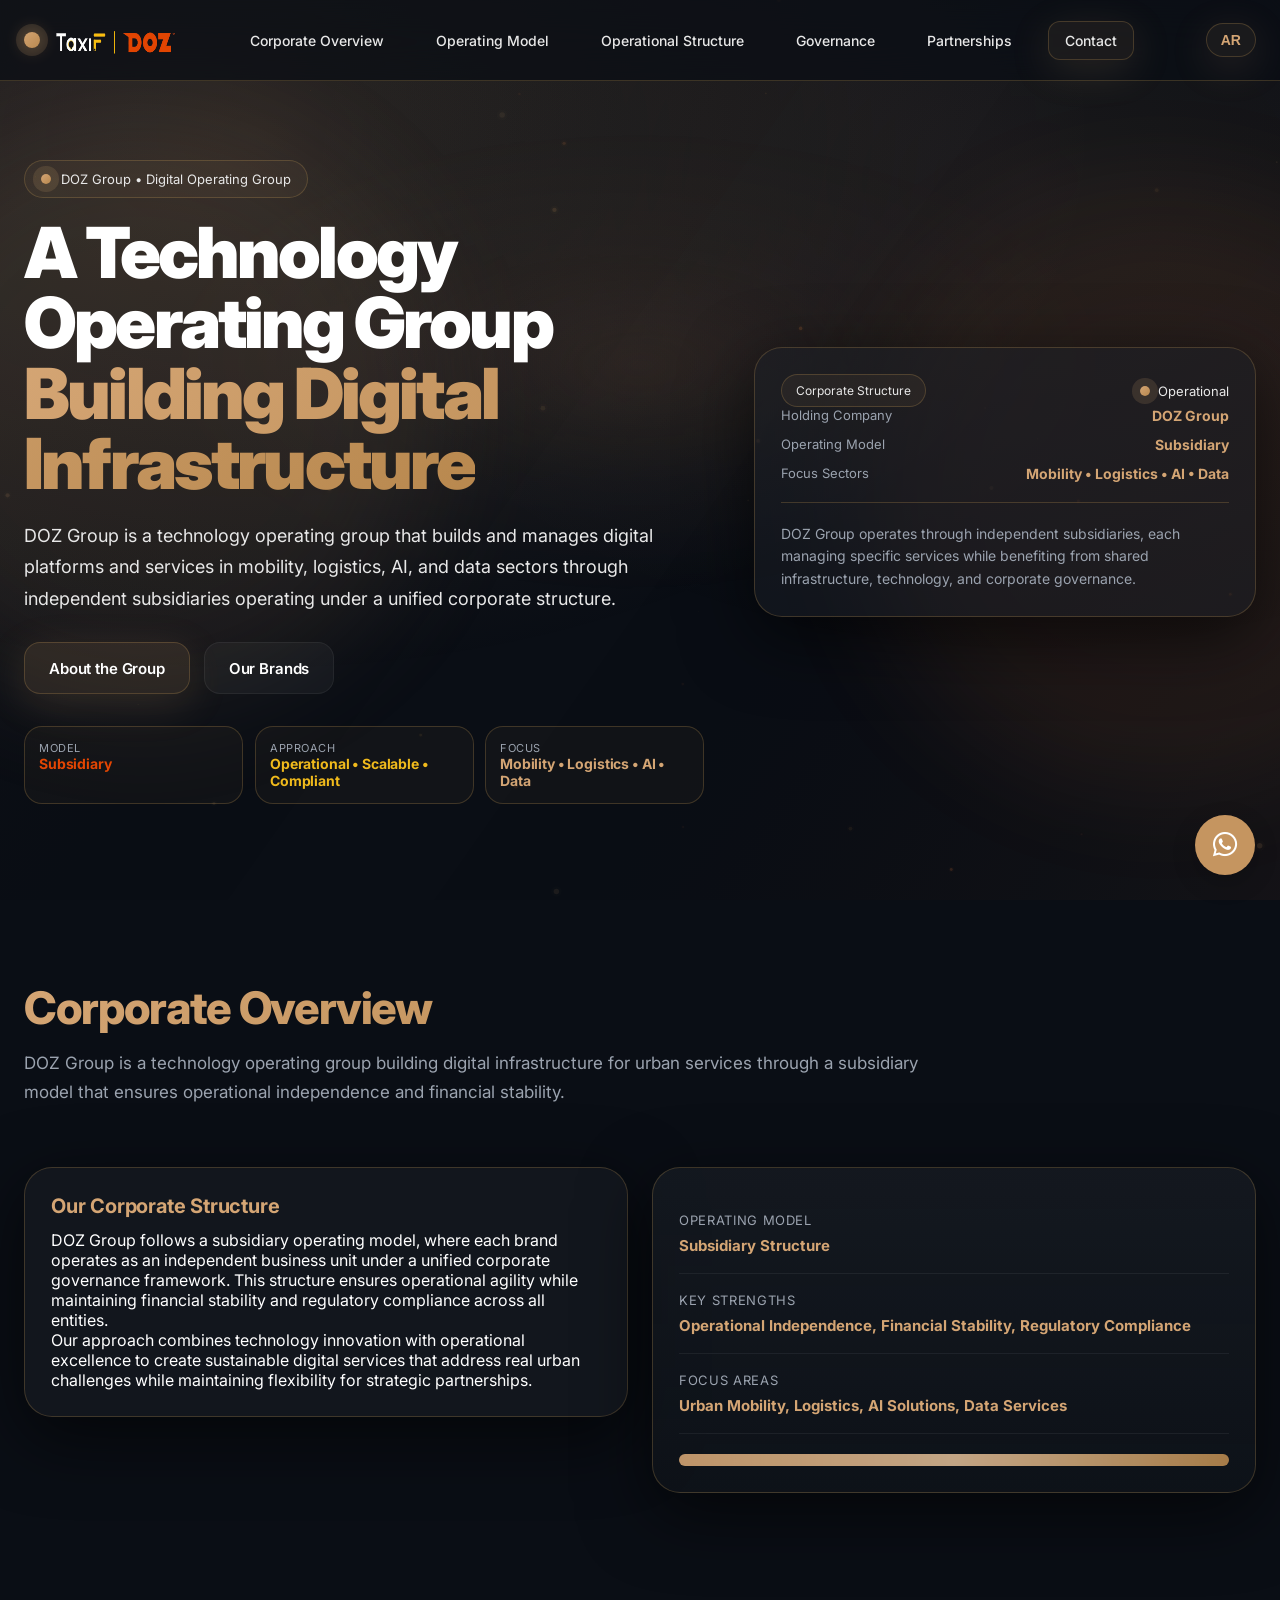
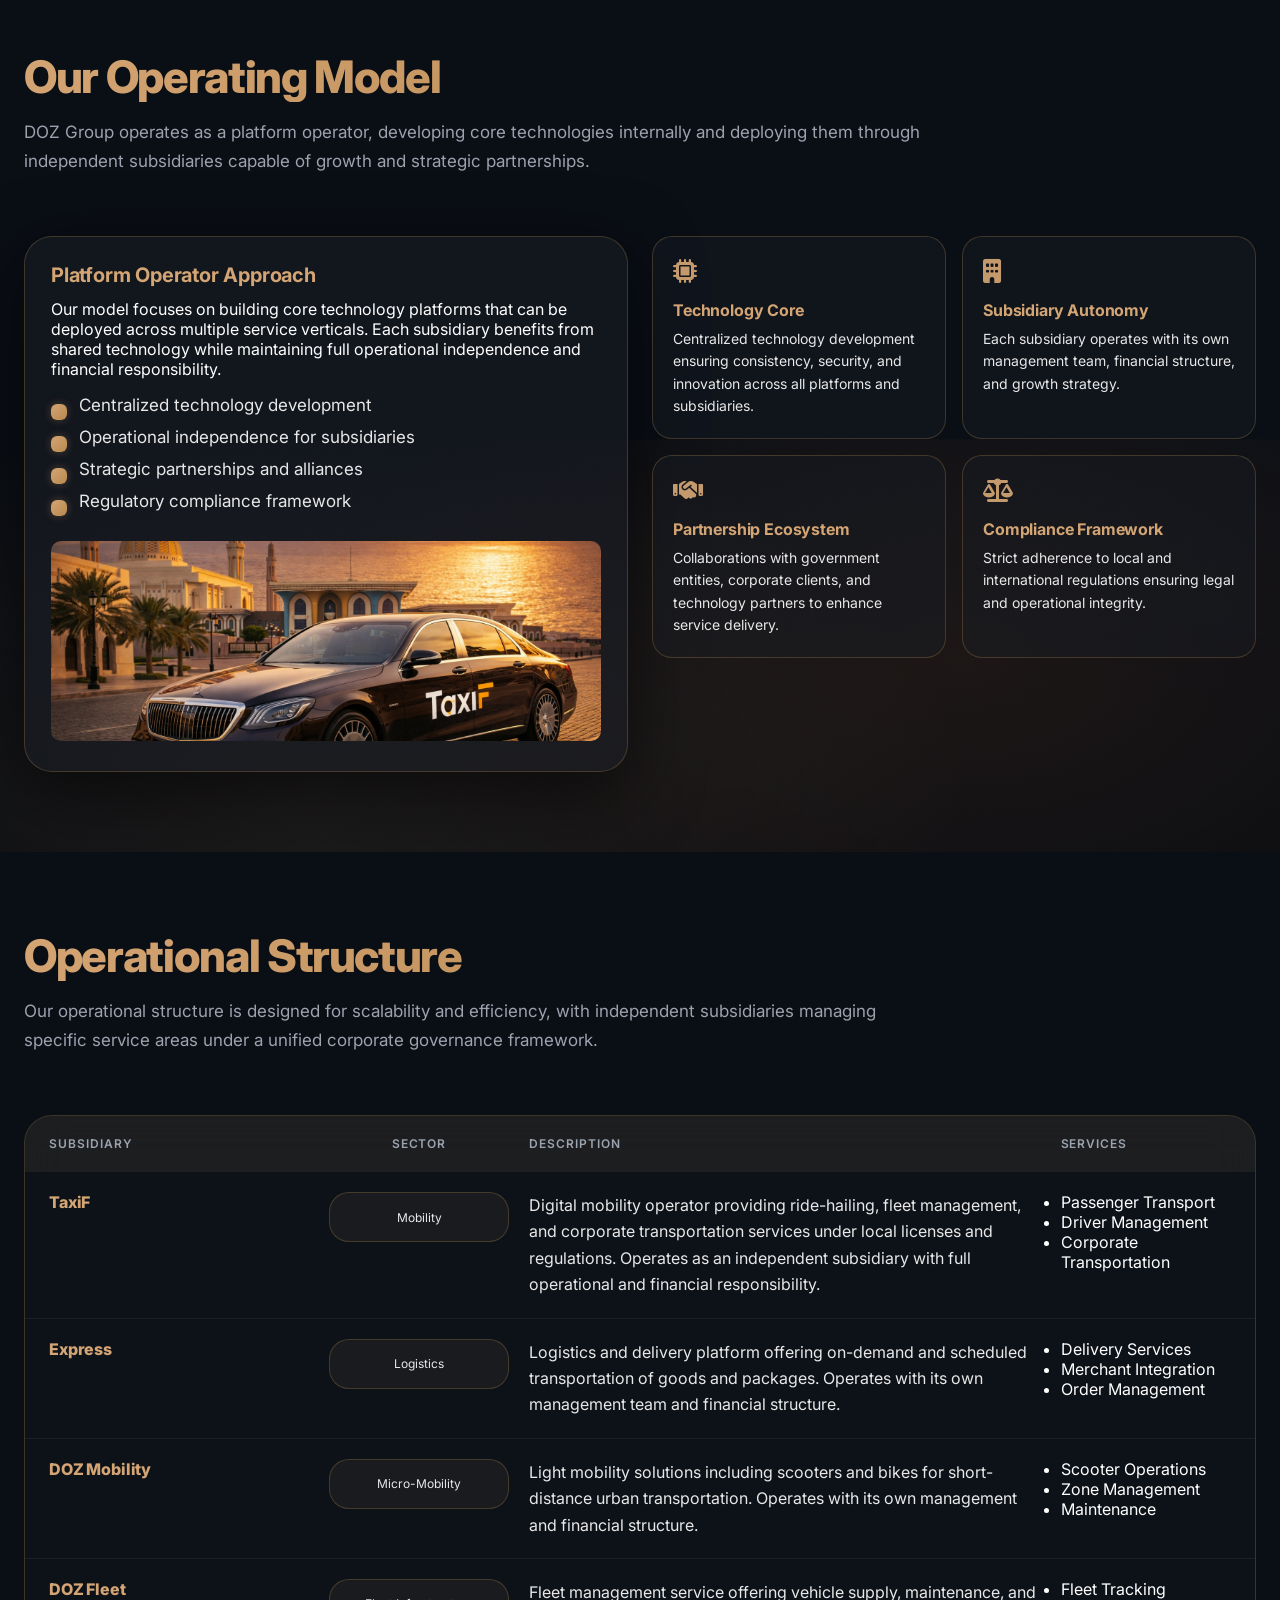
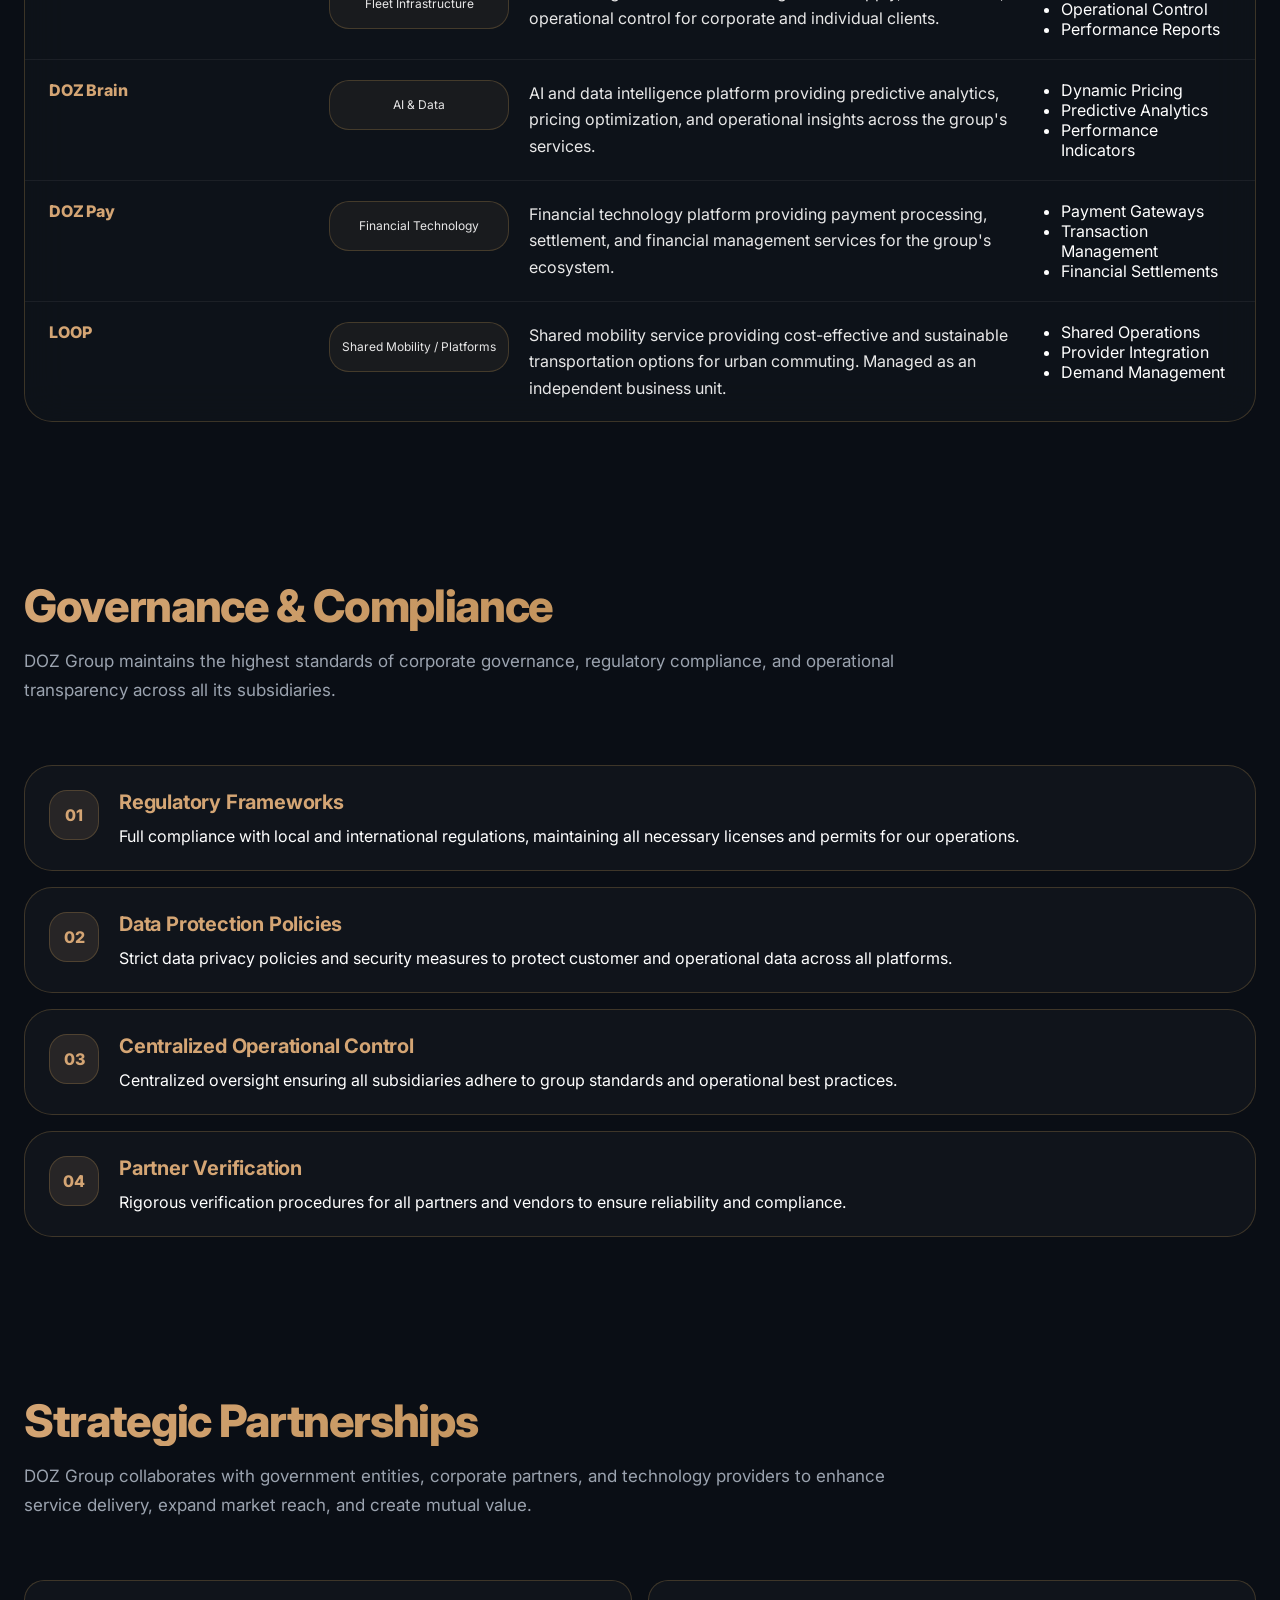
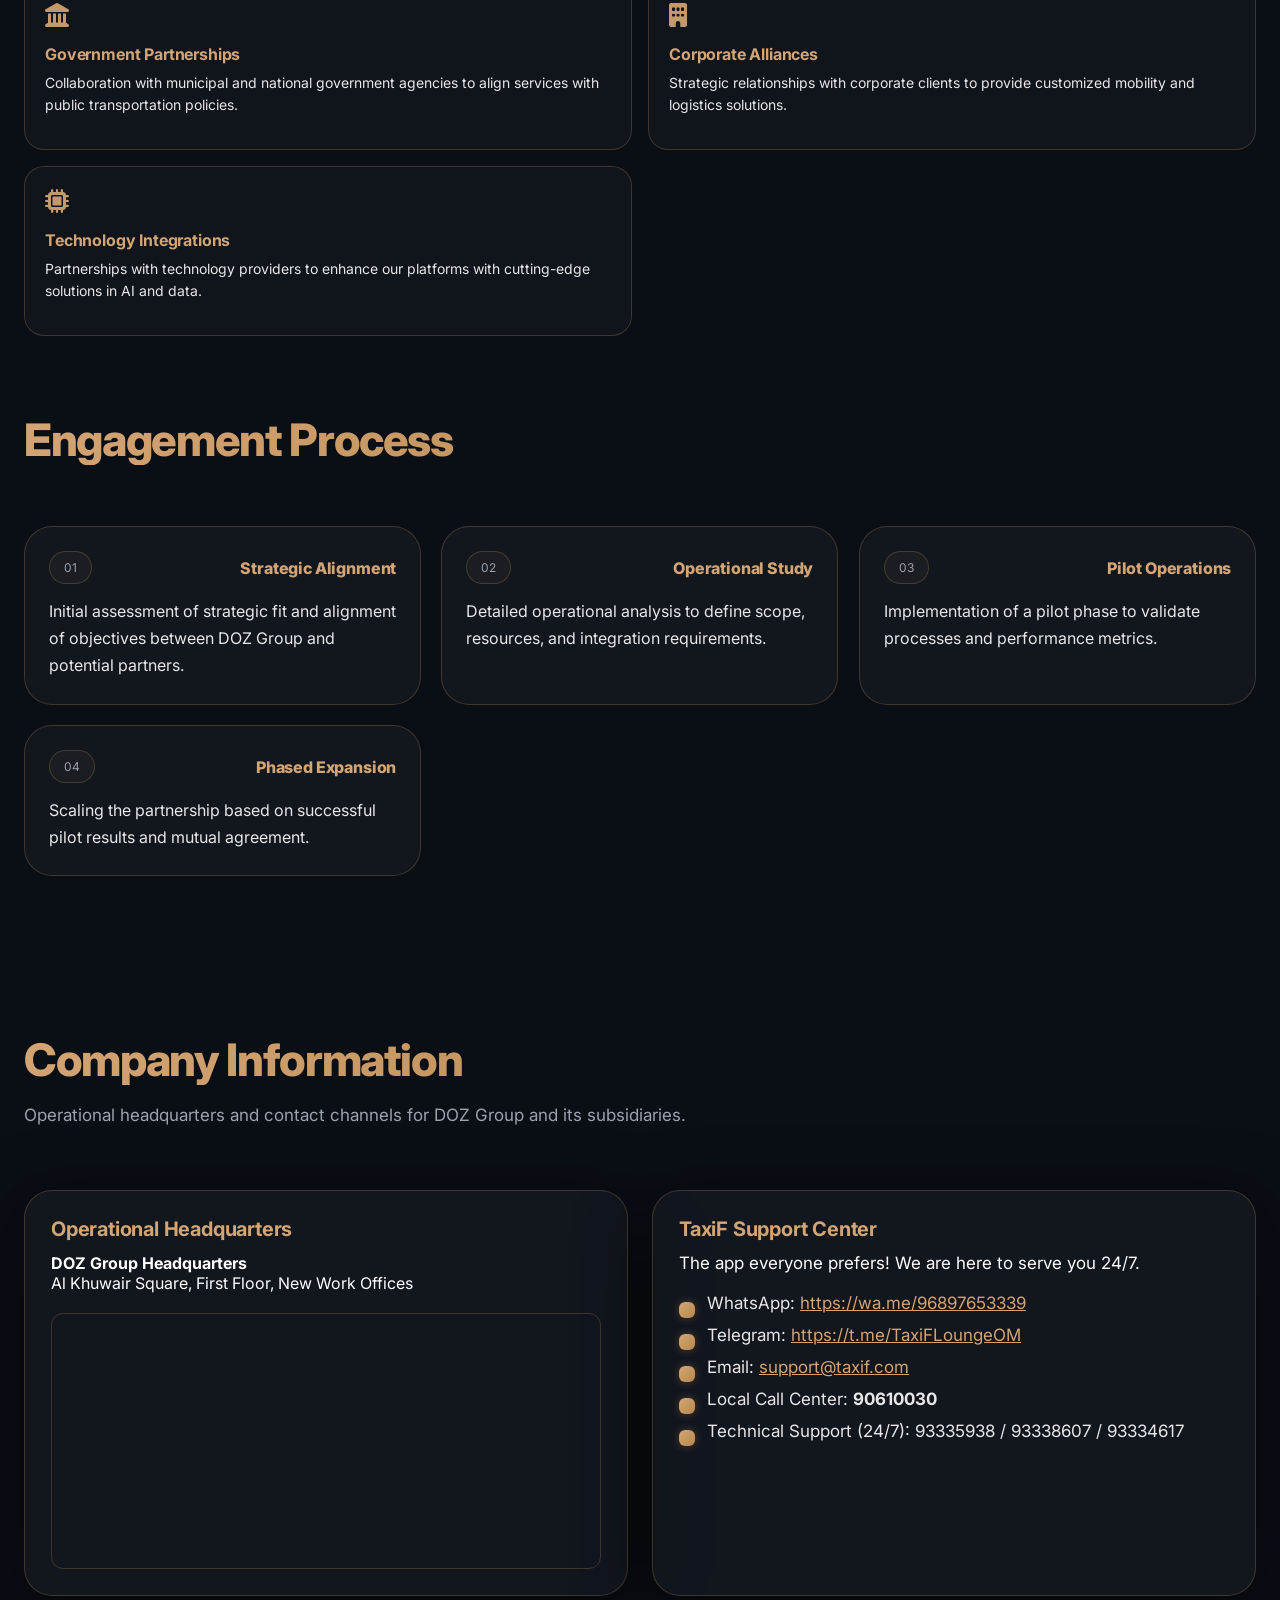
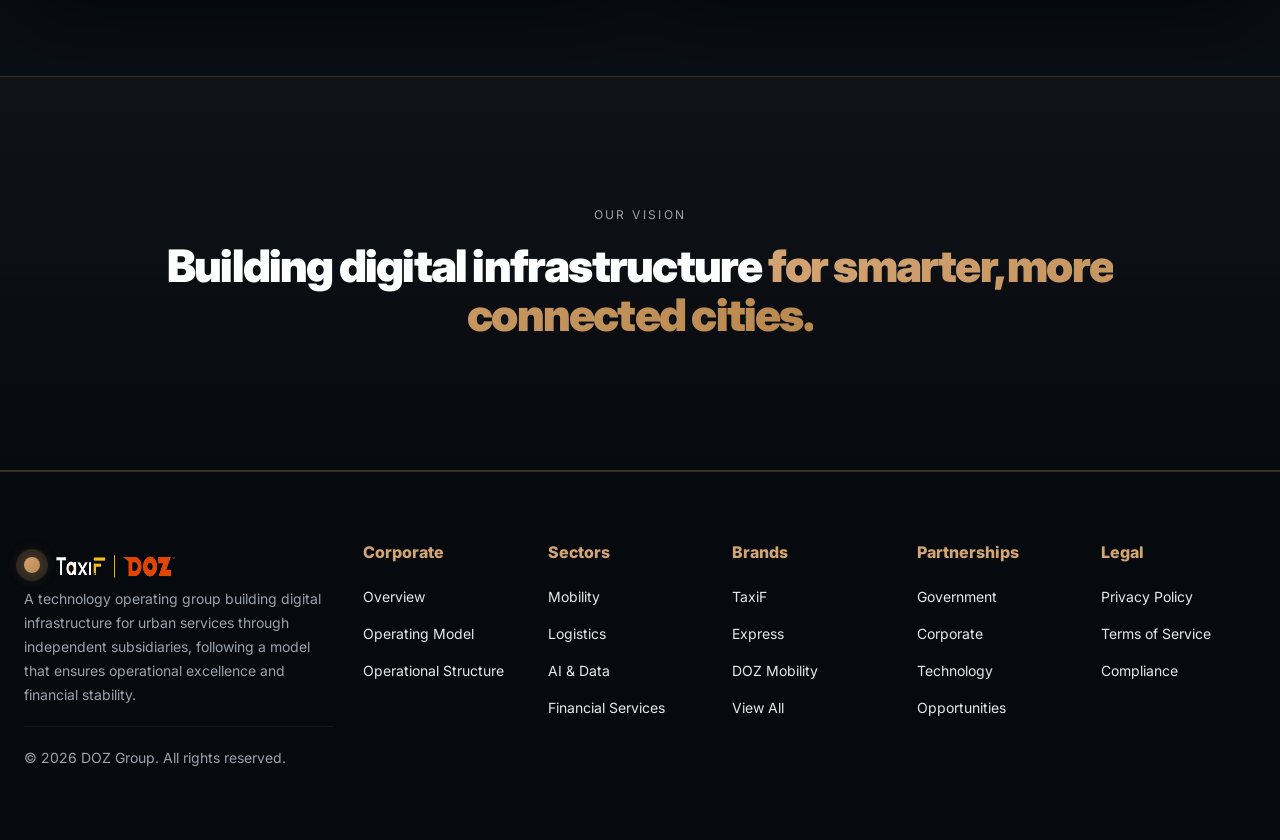
==== commit 12c0a2ce: "Refactor language system to use innerHTML for proper HTML rendering" ====
--- a/index.html
+++ b/index.html
@@ -715,8 +715,8 @@
       </div>
     </section>
 
-    <!-- 9) FOOTER -->
-    <footer class="footer">
+     <!-- 10) FOOTER -->
+    <footer id="contact" class="footer">
       <div class="container footer__grid">
         <div class="footer__brand">
           <div class="brand brand--footer">
@@ -727,36 +727,50 @@
             </a>
           </div>
           <p class="muted small"
-            data-en="A technology operating group building digital infrastructure for urban services through independent subsidiaries."
-            data-ar="مجموعة تقنية تشغيلية تبني بنية رقمية للخدمات الحضرية من خلال شركات تابعة مستقلة.">
+            data-en="A technology operating group building digital infrastructure for urban services through independent subsidiaries, following a model that ensures operational excellence and financial stability."
+            data-ar="مجموعة تقنية تشغيلية تبني بنية رقمية للخدمات الحضرية من خلال شركات تابعة مستقلة، وفق نموذج يضمن التميز التشغيلي والاستقرار المالي.">
+
           </p>
           <div class="footer__meta small muted">© <span id="year"></span> <span
-              data-en="DOZ Group. All rights reserved." data-ar="مجموعة DOZ. جميع الحقوق محفوظة.">مجموعة DOZ. جميع
-              الحقوق محفوظة.</span></div>
+              data-en="DOZ Group. All rights reserved." data-ar="مجموعة DOZ. جميع الحقوق محفوظة.">DOZ Group. All rights reserved.</span></div>
         </div>
 
         <div class="footer__col">
-          <div class="footer__title" data-en="Corporate" data-ar="المجموعة">المجموعة</div>
-          <a href="#overview" data-en="Overview" data-ar="نظرة عامة">نظرة عامة</a>
-          <a href="#role" data-en="Operating Model" data-ar="نموذج التشغيل">نموذج التشغيل</a>
-          <a href="#structure" data-en="Operational Structure" data-ar="الهيكل التشغيلي">الهيكل التشغيلي</a>
-          <a href="#governance" data-en="Governance" data-ar="الحوكمة">الحوكمة</a>
+          <div class="footer__title" data-en="Corporate" data-ar="المجموعة">Corporate</div>
+          <a href="#overview" data-en="Overview" data-ar="نظرة عامة">Overview</a>
+          <a href="#role" data-en="Operating Model" data-ar="نموذج التشغيل">Operating Model</a>
+          <a href="#structure" data-en="Operational Structure" data-ar="الهيكل التشغيلي">Operational Structure</a>
         </div>
 
         <div class="footer__col">
-          <div class="footer__title" data-en="Partnerships" data-ar="الشراكات">الشراكات</div>
-          <a href="#partnerships" data-en="Strategic Partnerships" data-ar="الشراكات الاستراتيجية">الشراكات
-            الاستراتيجية</a>
-          <a href="#partnerships" data-en="Engagement Process" data-ar="آلية التعاون">آلية التعاون</a>
-          <a href="#contact" data-en="Contact" data-ar="تواصل معنا">تواصل معنا</a>
+          <div class="footer__title" data-en="Sectors" data-ar="القطاعات">Sectors</div>
+          <a href="#sectors" data-en="Mobility" data-ar="التنقل">Mobility</a>
+          <a href="#sectors" data-en="Logistics" data-ar="اللوجستيات">Logistics</a>
+          <a href="#sectors" data-en="AI & Data" data-ar="الذكاء الاصطناعي والبيانات">AI & Data</a>
+          <a href="#sectors" data-en="Financial Services" data-ar="الخدمات المالية">Financial Services</a>
         </div>
 
         <div class="footer__col">
-          <div class="footer__title" data-en="Legal" data-ar="قانوني">قانوني</div>
-          <!-- Links removed to avoid 404 as requested -->
-          <span class="muted small" data-en="Privacy Policy" data-ar="سياسة الخصوصية">سياسة الخصوصية</span>
-          <span class="muted small" data-en="Terms of Service" data-ar="شروط الخدمة">شروط الخدمة</span>
-          <span class="muted small" data-en="Compliance" data-ar="الامتثال">الامتثال</span>
+          <div class="footer__title" data-en="Brands" data-ar="العلامات التجارية">Brands</div>
+          <a href="#brands" data-en="TaxiF" data-ar="تاكسي إف">TaxiF</a>
+          <a href="#brands" data-en="Express" data-ar="إكسبرس">Express</a>
+          <a href="#brands" data-en="DOZ Mobility" data-ar="دوز للتنقل">DOZ Mobility</a>
+          <a href="#brands" data-en="View All" data-ar="عرض الكل">View All</a>
+        </div>
+
+        <div class="footer__col">
+          <div class="footer__title" data-en="Partnerships" data-ar="الشراكات">Partnerships</div>
+          <a href="#partnerships" data-en="Government" data-ar="الحكومية">Government</a>
+          <a href="#partnerships" data-en="Corporate" data-ar="الشركات">Corporate</a>
+          <a href="#partnerships" data-en="Technology" data-ar="التكنولوجيا">Technology</a>
+          <a href="#opportunities" data-en="Opportunities" data-ar="الفرص">Opportunities</a>
+        </div>
+
+        <div class="footer__col">
+          <div class="footer__title" data-en="Legal" data-ar="قانوني">Legal</div>
+          <a href="privacy.html" data-en="Privacy Policy" data-ar="سياسة الخصوصية">Privacy Policy</a>
+          <a href="terms.html" data-en="Terms of Service" data-ar="شروط الخدمة">Terms of Service</a>
+          <a href="compliance.html" data-en="Compliance" data-ar="الامتثال">Compliance</a>
         </div>
       </div>
     </footer>
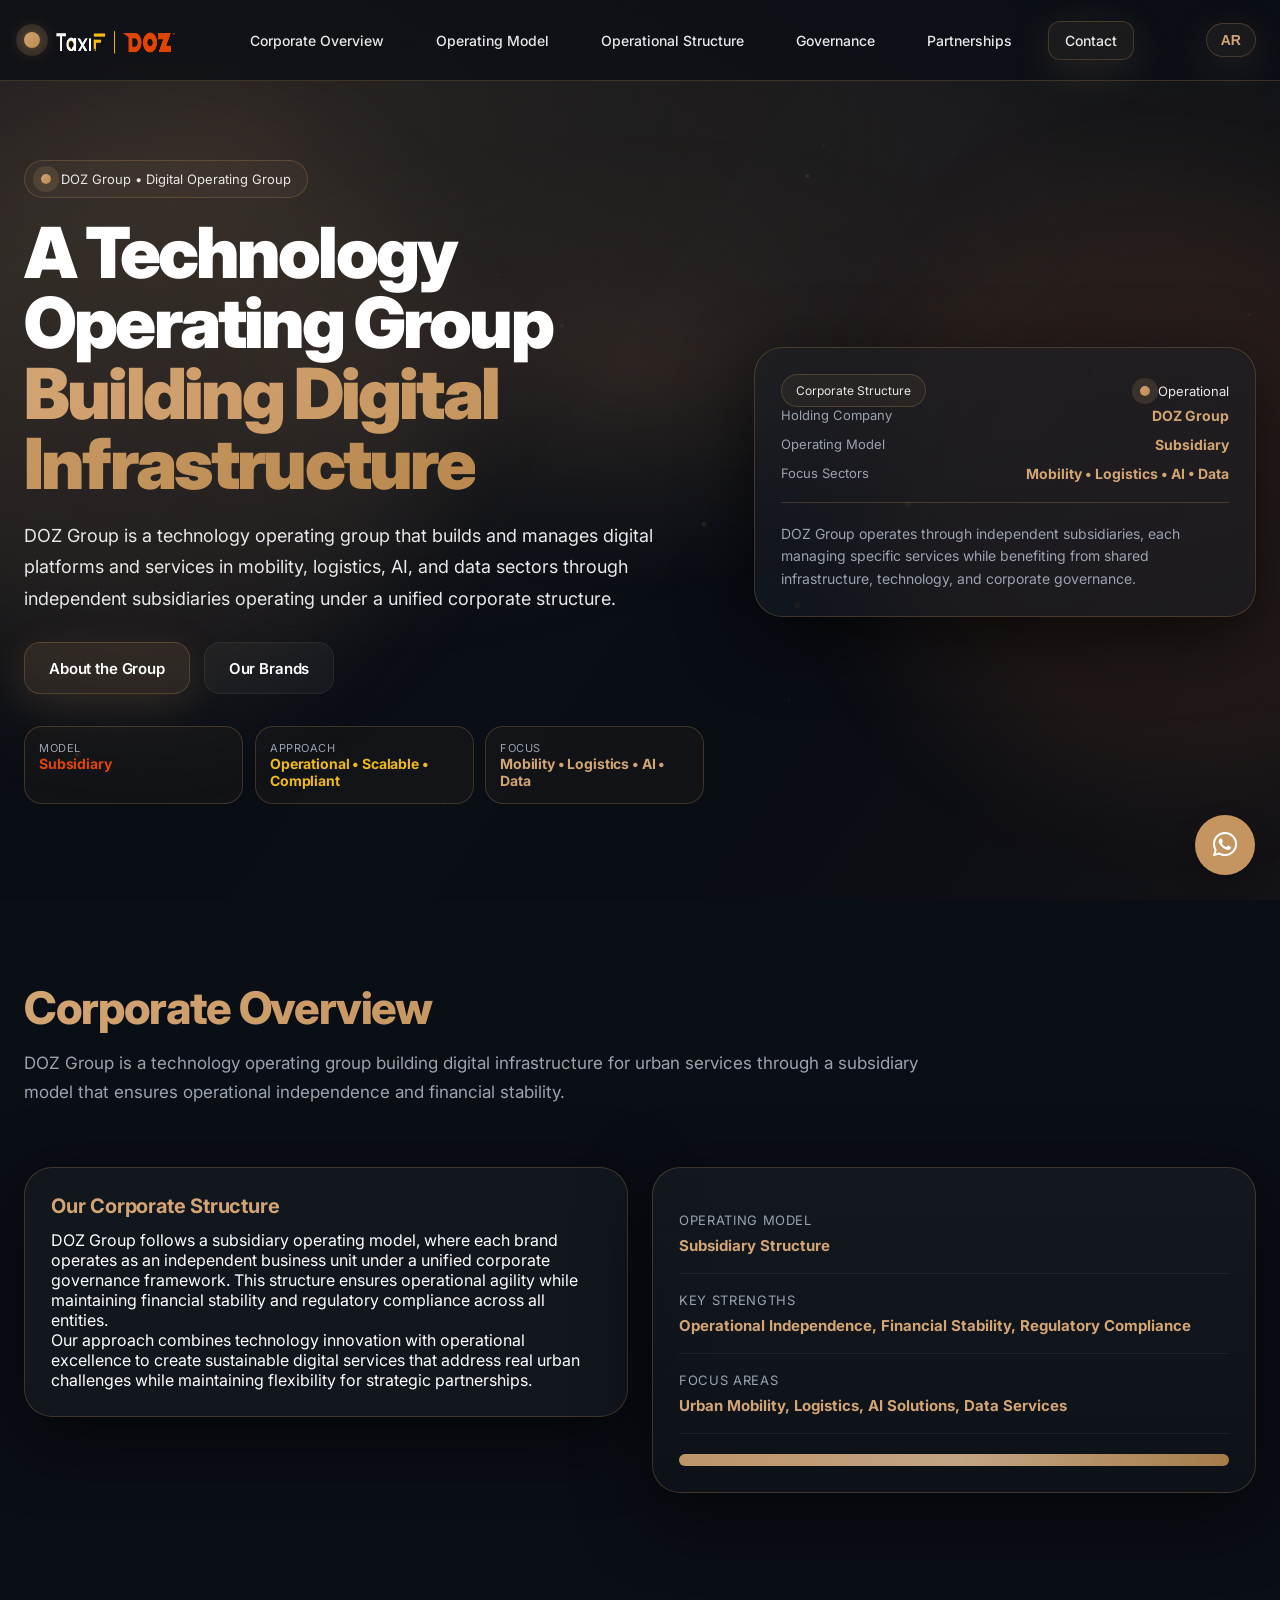
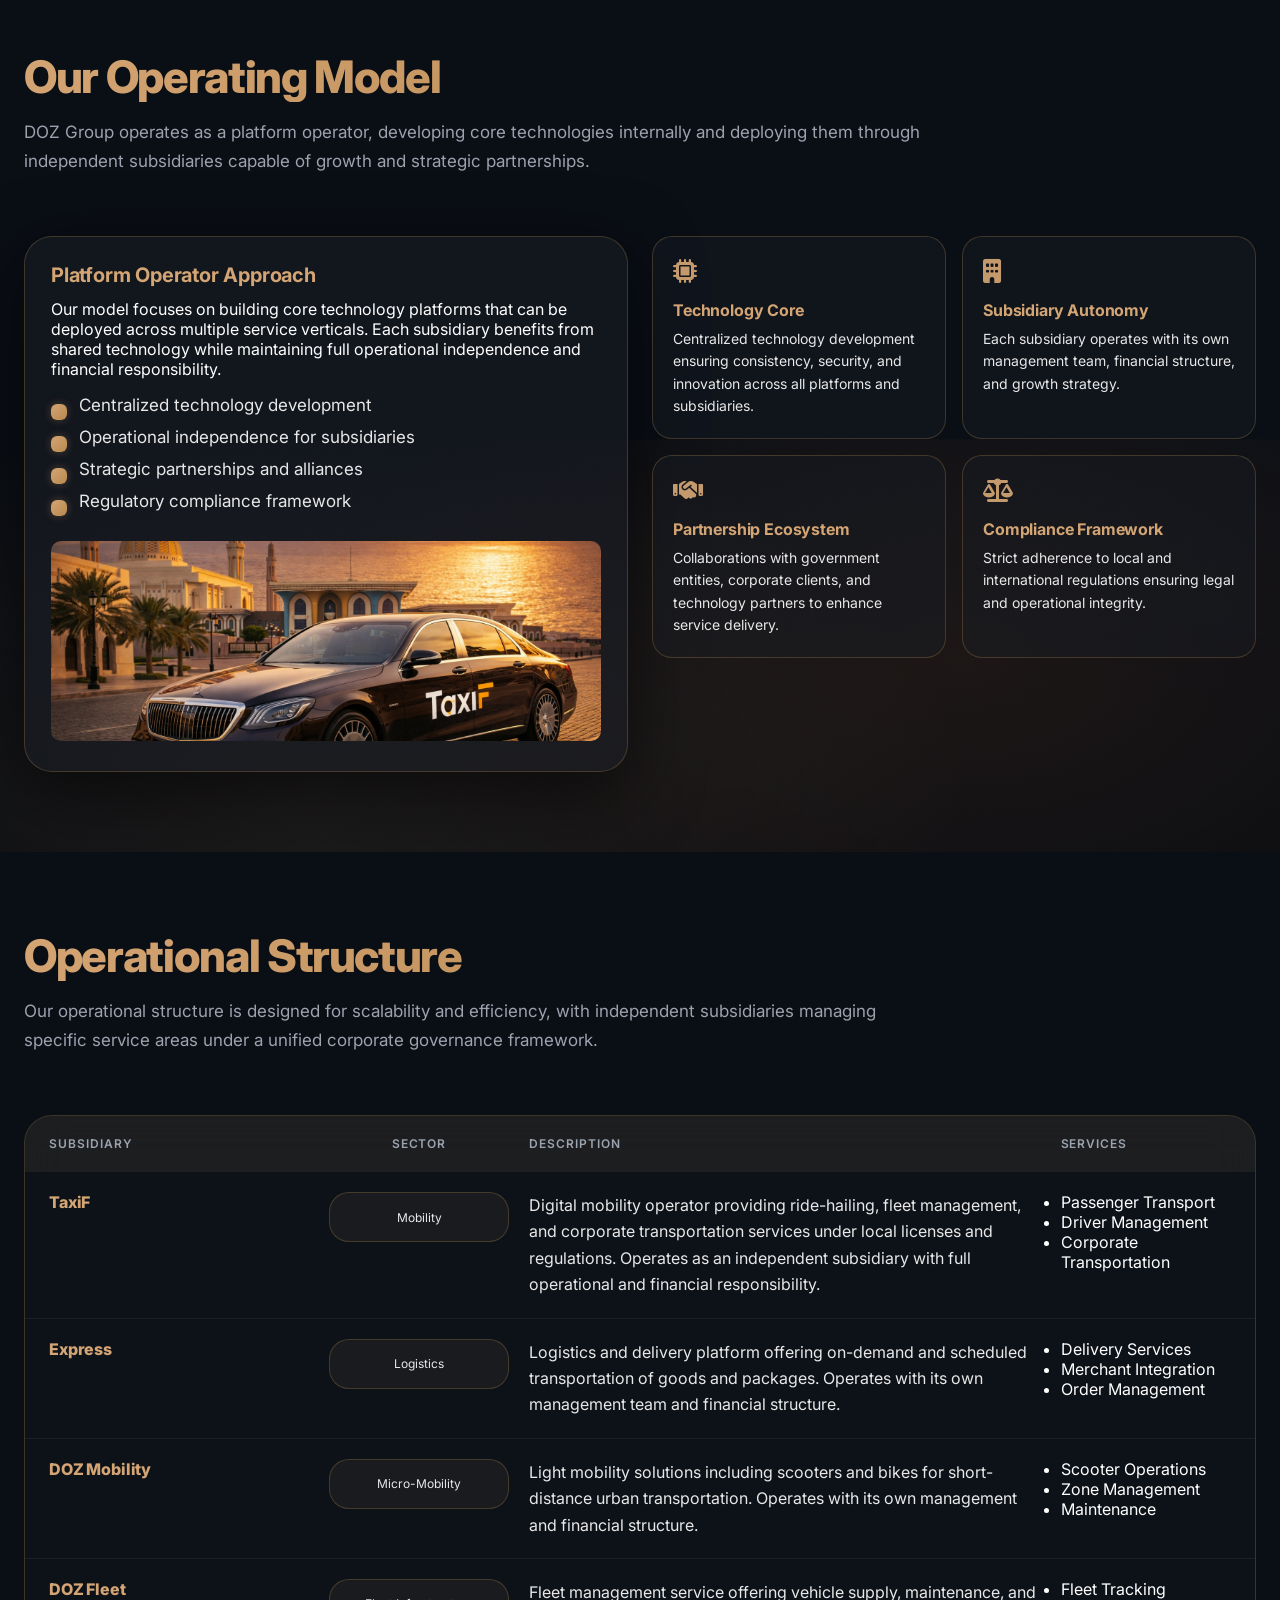
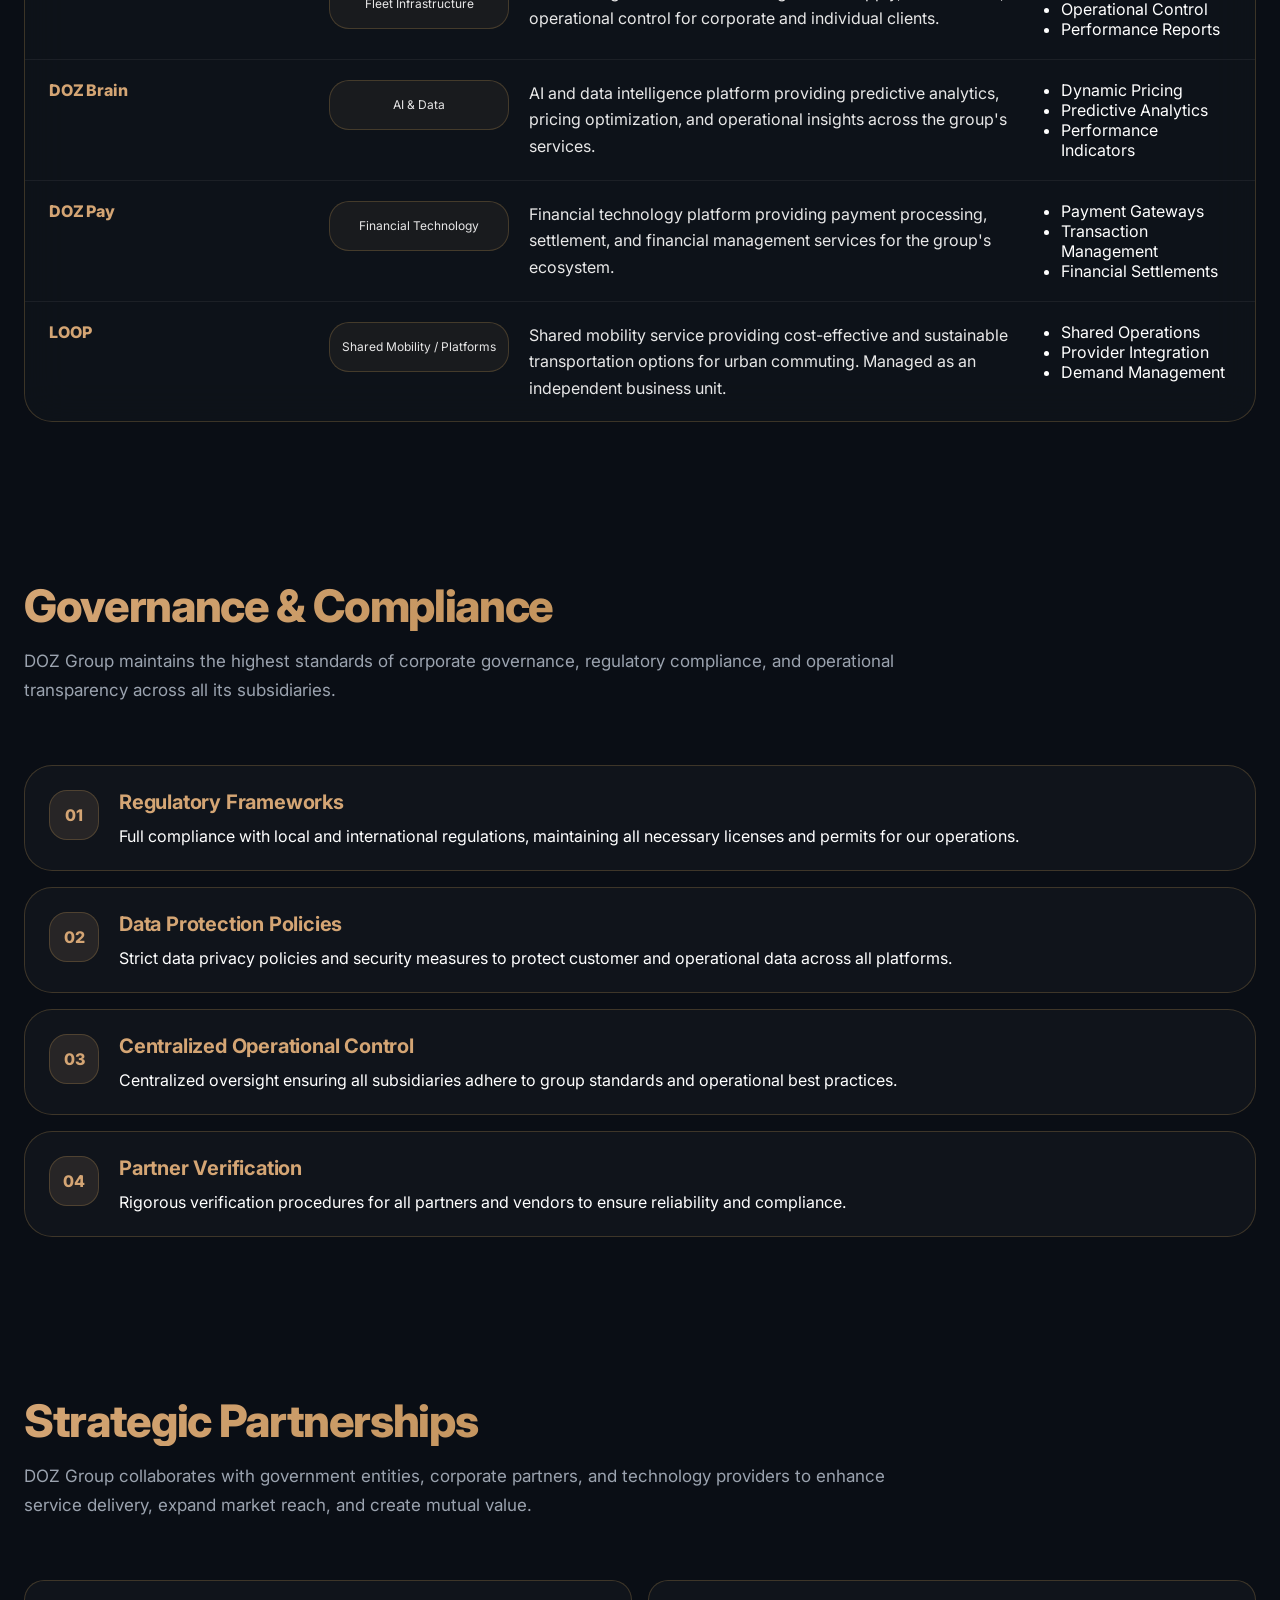
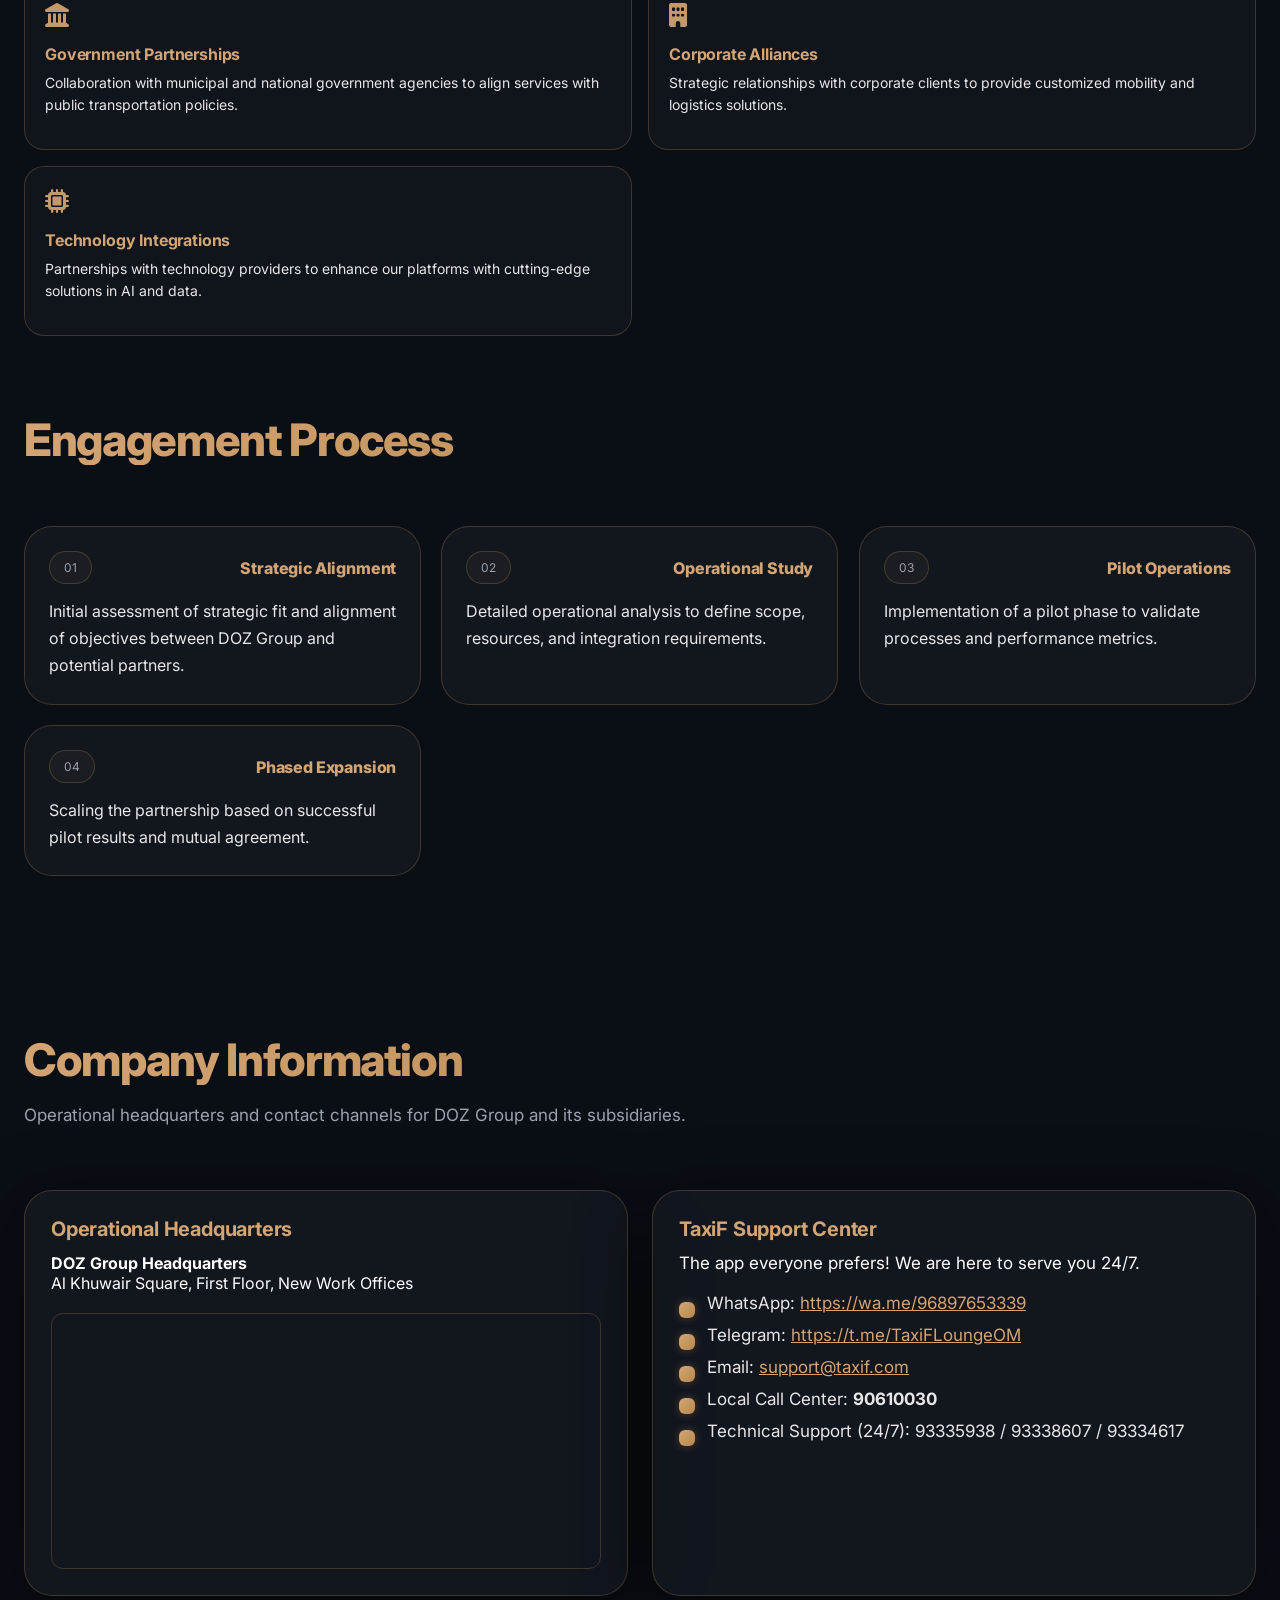
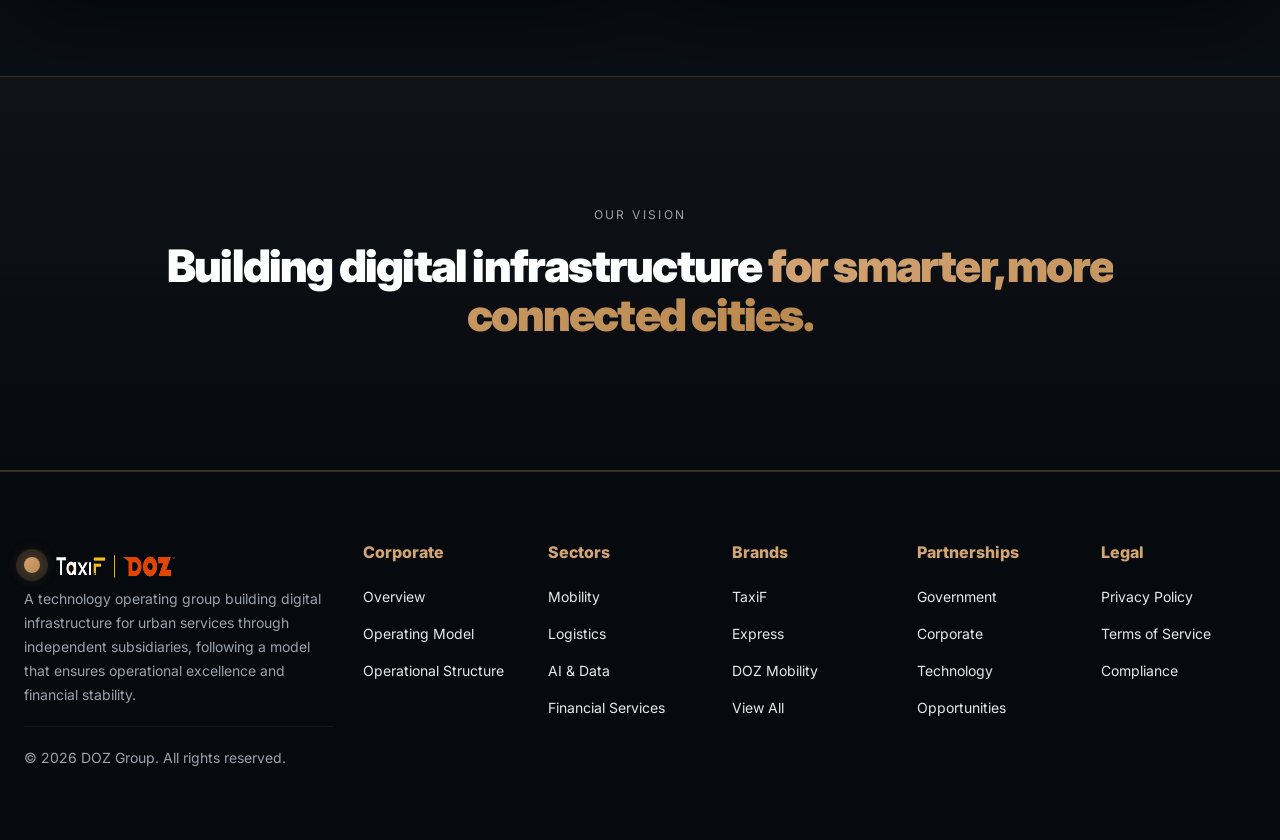
==== commit 47bd6077: "Update footer links to use absolute paths" ====
--- a/index.html
+++ b/index.html
@@ -768,9 +768,9 @@
 
         <div class="footer__col">
           <div class="footer__title" data-en="Legal" data-ar="قانوني">Legal</div>
-          <a href="privacy.html" data-en="Privacy Policy" data-ar="سياسة الخصوصية">Privacy Policy</a>
-          <a href="terms.html" data-en="Terms of Service" data-ar="شروط الخدمة">Terms of Service</a>
-          <a href="compliance.html" data-en="Compliance" data-ar="الامتثال">Compliance</a>
+          <a href="/privacy.html" data-en="Privacy Policy" data-ar="سياسة الخصوصية">Privacy Policy</a>
+          <a href="/terms.html" data-en="Terms of Service" data-ar="شروط الخدمة">Terms of Service</a>
+          <a href="/compliance.html" data-en="Compliance" data-ar="الامتثال">Compliance</a>
         </div>
       </div>
     </footer>
@@ -784,4 +784,4 @@
   </script>
 </body>
 
-</html>+</html>
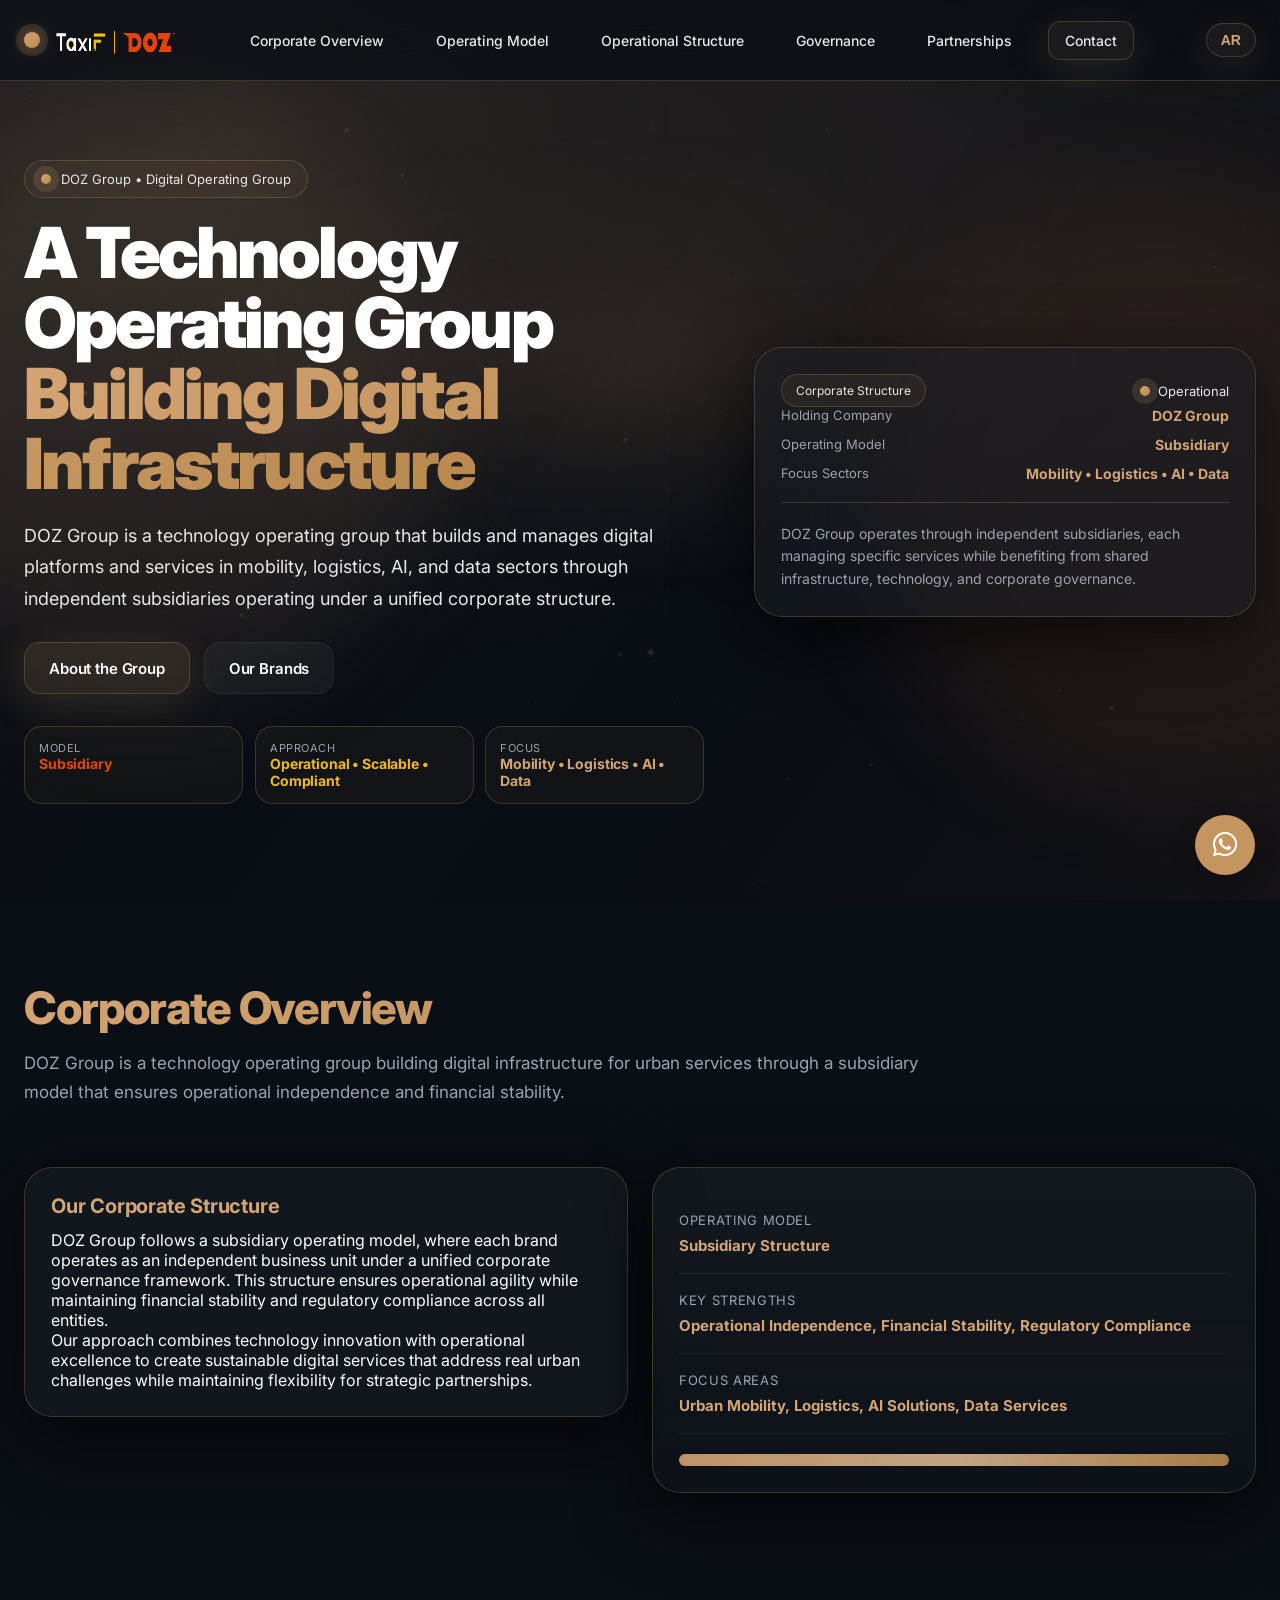
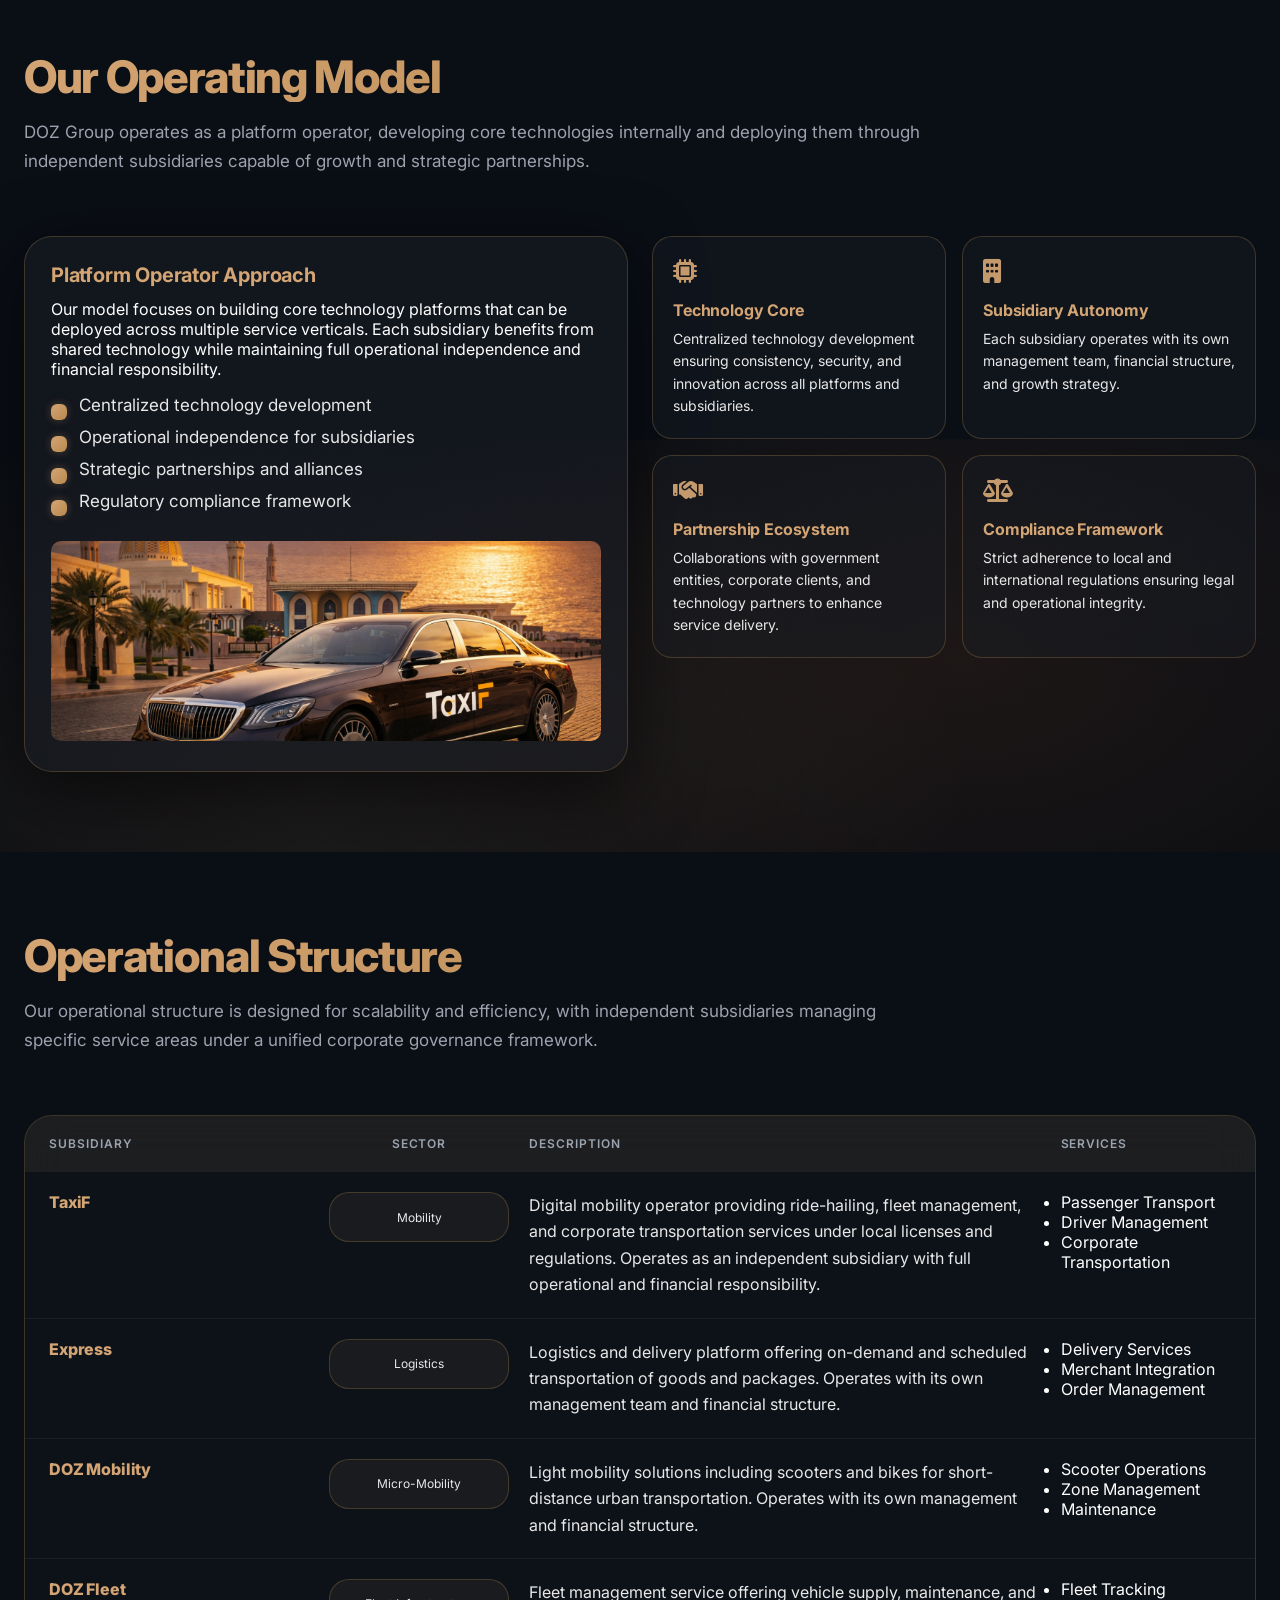
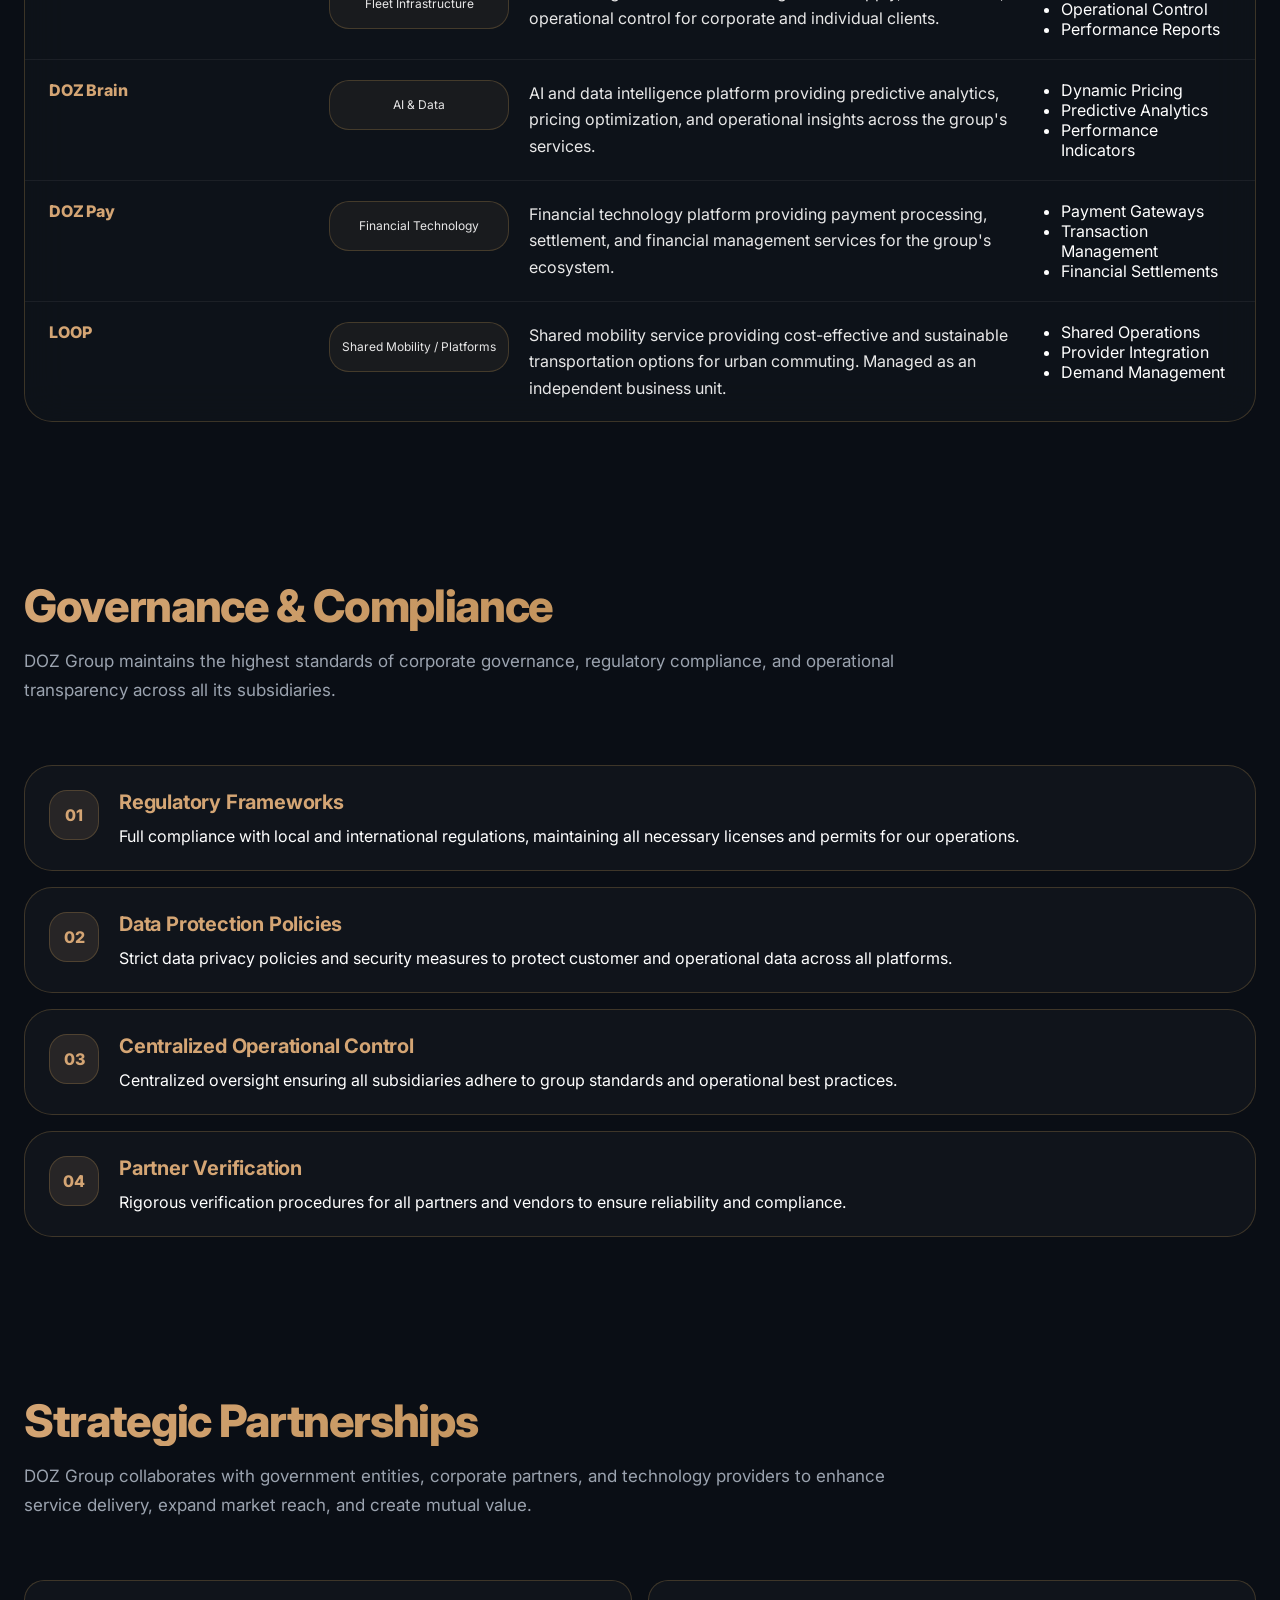
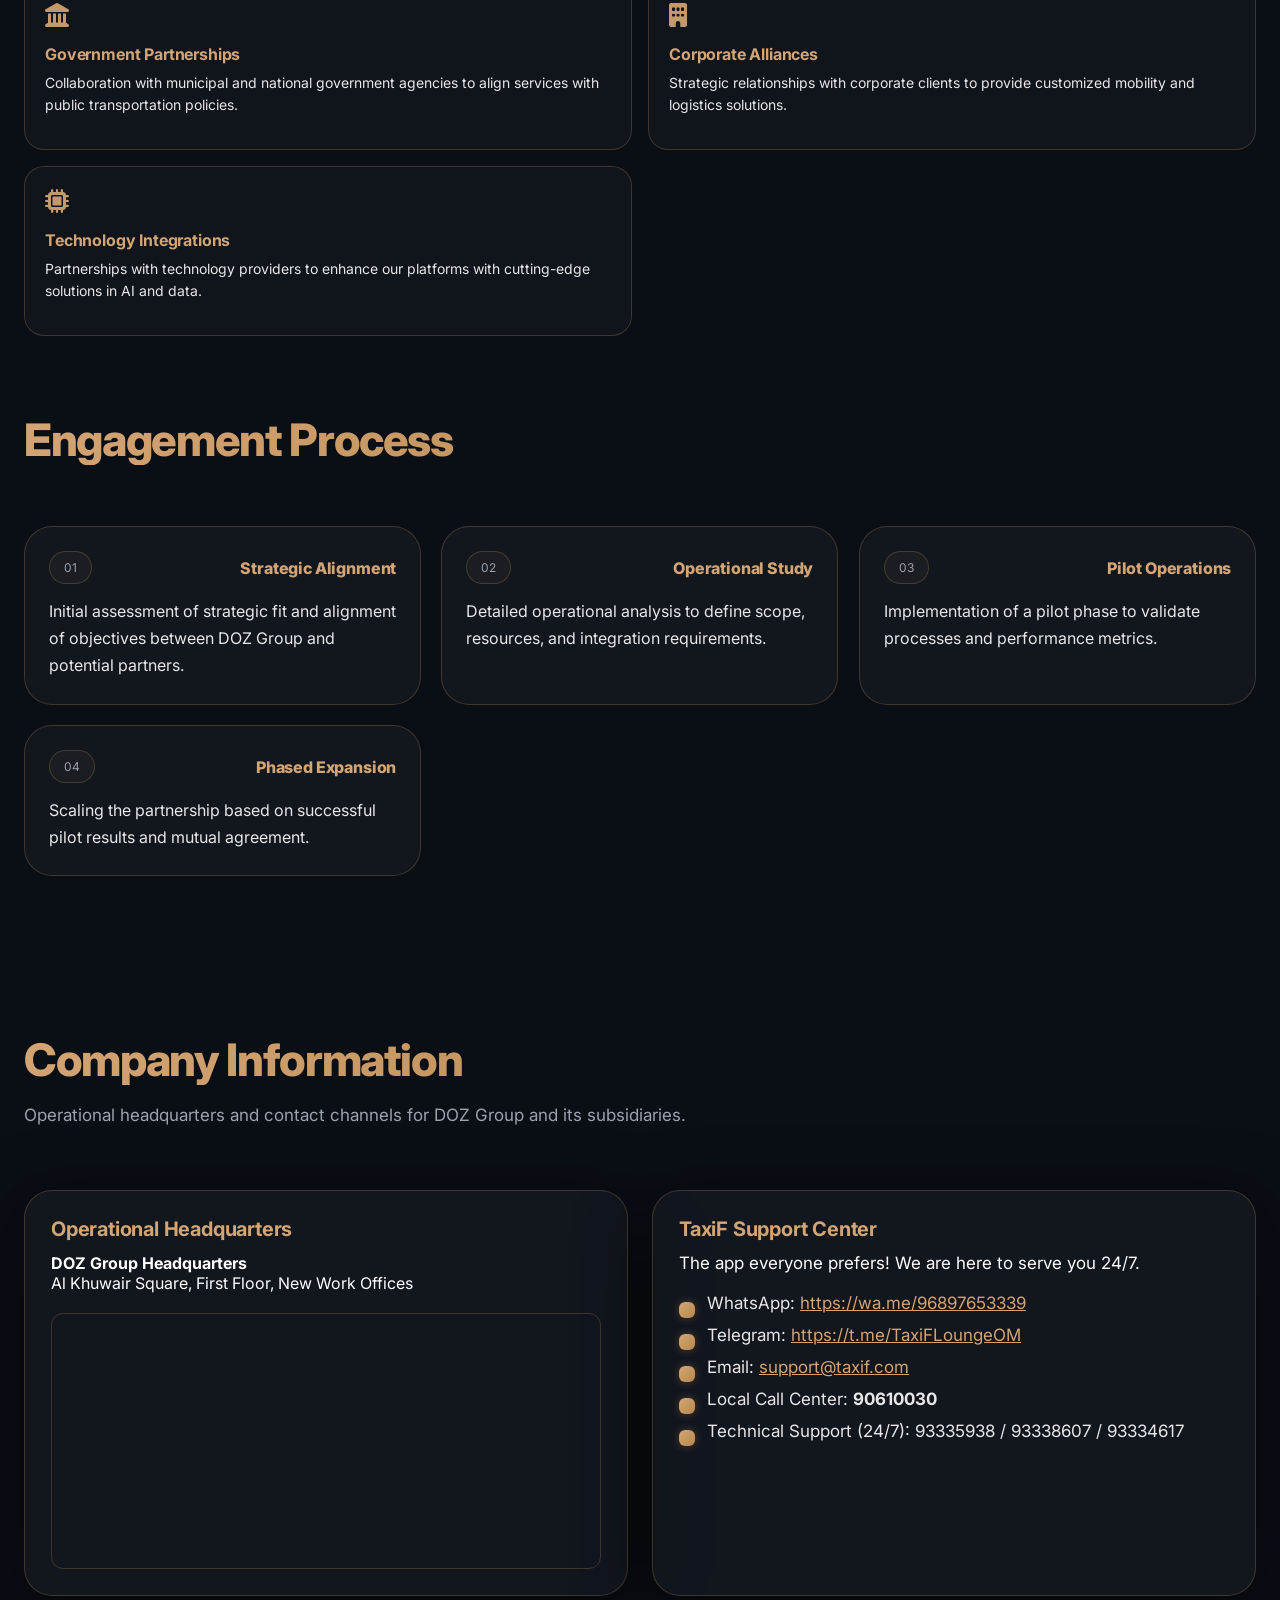
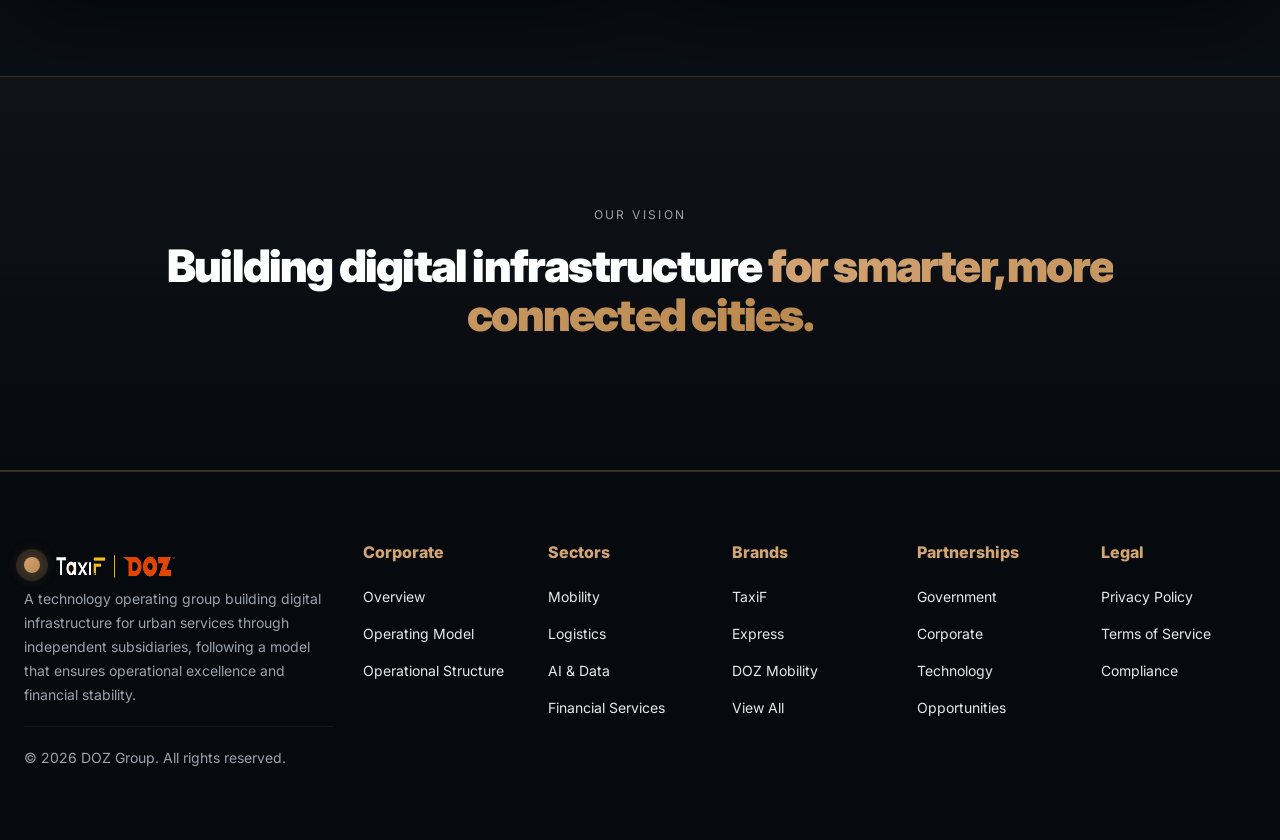
==== commit 92adb80e: "Update index.html" ====
--- a/index.html
+++ b/index.html
@@ -768,9 +768,9 @@
 
         <div class="footer__col">
           <div class="footer__title" data-en="Legal" data-ar="قانوني">Legal</div>
-          <a href="/privacy.html" data-en="Privacy Policy" data-ar="سياسة الخصوصية">Privacy Policy</a>
-          <a href="/terms.html" data-en="Terms of Service" data-ar="شروط الخدمة">Terms of Service</a>
-          <a href="/compliance.html" data-en="Compliance" data-ar="الامتثال">Compliance</a>
+          <a href="/DOZ-PLATFORM/privacy.html" data-en="Privacy Policy" data-ar="سياسة الخصوصية">Privacy Policy</a>
+          <a href="/DOZ-PLATFORM/terms.html" data-en="Terms of Service" data-ar="شروط الخدمة">Terms of Service</a>
+          <a href="/DOZ-PLATFORM/compliance.html" data-en="Compliance" data-ar="الامتثال">Compliance</a>
         </div>
       </div>
     </footer>
